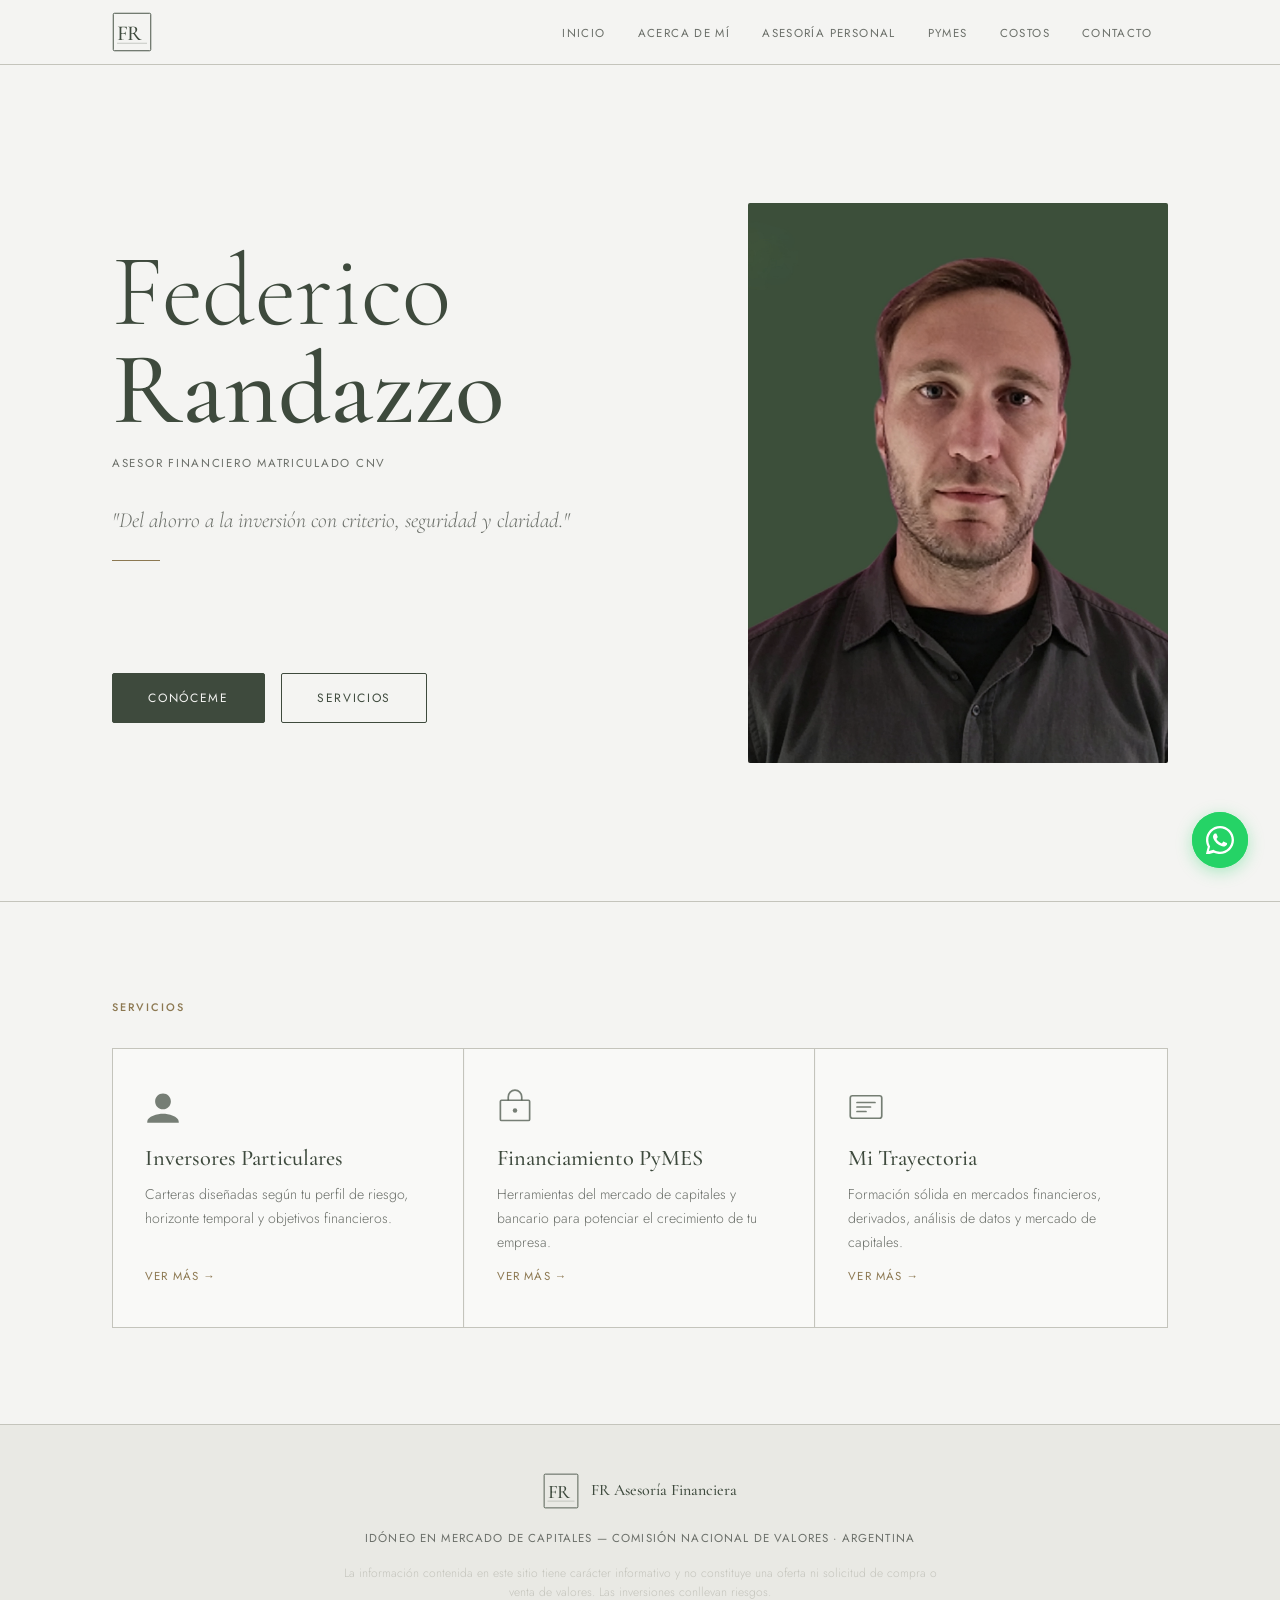
==== index.html @ 42220977 "Update index.html" ====
<!DOCTYPE html>
<html lang="es">
<head>
  <meta charset="UTF-8" />
  <meta name="viewport" content="width=device-width, initial-scale=1.0"/>
  <title>FR Asesoría Financiera | Federico Randazzo.</title>
  <link rel="stylesheet" href="css/style.css" />
  <link rel="preconnect" href="https://fonts.googleapis.com">
  <link href="https://fonts.googleapis.com/css2?family=Cormorant+Garamond:wght@300;400;500;600&family=Jost:wght@200;300;400;500&display=swap" rel="stylesheet">
</head>
<body class="page-home">

  <!-- NAV -->
  <!-- ════════════════════════════════════════════════════════════════
     NAV UNIFICADO — pegar en TODAS las páginas (index, about,
     personas, pymes, costos, contacto).
     Cambiá la clase "active" al link que corresponda a cada página.
     ════════════════════════════════════════════════════════════════ -->

<nav class="nav">
  <div class="nav-inner">

    <a href="index.html" class="nav-logo">
      <svg class="logo-svg" viewBox="0 0 64 64" xmlns="http://www.w3.org/2000/svg">
        <rect x="2" y="2" width="60" height="60" rx="2" fill="none" stroke="var(--accent)" stroke-width="1.5"/>
        <text x="8" y="44" font-family="Cormorant Garamond, serif" font-size="34" font-weight="500" fill="var(--accent)" letter-spacing="-1">FR</text>
        <line x1="8" y1="50" x2="56" y2="50" stroke="var(--accent)" stroke-width="0.8" opacity="0.5"/>
      </svg>
    </a>

    <!-- Todas las páginas en todos los navs -->
    <ul class="nav-links">
      <li><a href="index.html">Inicio</a></li>
      <li><a href="about.html">Acerca de mí</a></li>
      <li><a href="personas.html">Asesoría Personal</a></li>
      <li><a href="pymes.html">PyMES</a></li>
      <li><a href="costos.html">Costos</a></li>
      <li><a href="contacto.html">Contacto</a></li>
    </ul>

    <!-- Botón hamburguesa (debe estar DESPUÉS de nav-links en el HTML) -->
    <button class="nav-toggle" aria-label="Menú">
      <span></span><span></span><span></span>
    </button>

  </div>
</nav>

  <!-- HERO -->
<section class="hero">
  <div class="hero-grid">
    <!-- 1. El bloque de texto principal -->
    <div class="hero-text">
       <h1 class="hero-name">Federico<br><span>Randazzo</span></h1>
       <p class="hero-credential">Asesor Financiero Matriculado CNV</p>
       <p class="hero-tagline">"Del ahorro a la inversión con criterio, seguridad y claridad."</p>
    <div class="hero-divider"></div>
    </div>
    
    <!-- 2. La imagen -->
    <div class="hero-image-container">
      <div class="hero-image-frame">
        <img src="perfil.jpg" alt="Federico Randazzo" class="hero-img">
      </div>
    </div>

    <!-- 3. Los botones (ahora independientes para móviles) -->
    <div class="hero-cta">
      <a href="about.html" class="btn btn-primary">Conóceme</a>
      <a href="personas.html" class="btn btn-ghost">Servicios</a>
    </div>
  </div>
</section>

  <!-- SERVICIOS RESUMEN -->
  <section class="services-preview">
    <div class="container">
      <p class="section-label">Servicios</p>
      <div class="services-grid">
        <a href="personas.html" class="service-card">
          <div class="service-icon">
            <svg viewBox="0 0 32 32" fill="none" xmlns="http://www.w3.org/2000/svg">
              <path d="M16 4C12.13 4 9 7.13 9 11s3.13 7 7 7 7-3.13 7-7-3.13-7-7-7zm0 18c-4.67 0-14 2.34-14 7v1h28v-1c0-4.66-9.33-7-14-7z" fill="var(--accent)" opacity="0.7"/>
            </svg>
          </div>
          <h3>Inversores Particulares</h3>
          <p>Carteras diseñadas según tu perfil de riesgo, horizonte temporal y objetivos financieros.</p>
          <span class="card-link">Ver más →</span>
        </a>
        <a href="pymes.html" class="service-card">
          <div class="service-icon">
            <svg viewBox="0 0 32 32" fill="none" xmlns="http://www.w3.org/2000/svg">
              <rect x="3" y="10" width="26" height="18" rx="1" stroke="var(--accent)" stroke-width="1.5" opacity="0.7"/>
              <path d="M10 10V7a6 6 0 0112 0v3" stroke="var(--accent)" stroke-width="1.5" opacity="0.7"/>
              <circle cx="16" cy="19" r="2" fill="var(--accent)" opacity="0.7"/>
            </svg>
          </div>
          <h3>Financiamiento PyMES</h3>
          <p>Herramientas del mercado de capitales y bancario para potenciar el crecimiento de tu empresa.</p>
          <span class="card-link">Ver más →</span>
        </a>
        <a href="about.html" class="service-card">
          <div class="service-icon">
            <svg viewBox="0 0 32 32" fill="none" xmlns="http://www.w3.org/2000/svg">
              <path d="M28 6H4a2 2 0 00-2 2v16a2 2 0 002 2h24a2 2 0 002-2V8a2 2 0 00-2-2z" stroke="var(--accent)" stroke-width="1.5" opacity="0.7"/>
              <path d="M8 12h16M8 16h12M8 20h8" stroke="var(--accent)" stroke-width="1.5" stroke-linecap="round" opacity="0.7"/>
            </svg>
          </div>
          <h3>Mi Trayectoria</h3>
          <p>Formación sólida en mercados financieros, derivados, análisis de datos y mercado de capitales.</p>
          <span class="card-link">Ver más →</span>
        </a>
      </div>
    </div>
  </section>

  <!-- FOOTER -->
  <footer class="footer">
    <div class="container footer-inner">
      <div class="footer-logo">
        <svg viewBox="0 0 64 64" xmlns="http://www.w3.org/2000/svg" width="36" height="36">
          <rect x="2" y="2" width="60" height="60" rx="2" fill="none" stroke="var(--accent)" stroke-width="1.5"/>
          <text x="8" y="44" font-family="Cormorant Garamond, serif" font-size="34" font-weight="500" fill="var(--accent)" letter-spacing="-1">FR</text>
          <line x1="8" y1="50" x2="56" y2="50" stroke="var(--accent)" stroke-width="0.8" opacity="0.5"/>
        </svg>
        <span>FR Asesoría Financiera</span>
      </div>
      <p class="footer-legal">Idóneo en Mercado de Capitales — Comisión Nacional de Valores · Argentina</p>
      <p class="footer-disclaimer">La información contenida en este sitio tiene carácter informativo y no constituye una oferta ni solicitud de compra o venta de valores. Las inversiones conllevan riesgos.</p>
    </div>
  </footer>

  <script src="js/main.js"></script>
  <!-- WhatsApp CTA flotante -->
<a href="https://wa.me/5492323579094?text=Hola%20Federico,%20solicito%20información%20sobre%20asesoría%20financiera" 
   class="whatsapp-float" 
   target="_blank" 
   aria-label="Contactar por WhatsApp">
  <svg xmlns="http://www.w3.org/2000/svg" viewBox="0 0 24 24" fill="white" width="28" height="28">
    <path d="M17.472 14.382c-.297-.149-1.758-.867-2.03-.967-.273-.099-.471-.148-.67.15-.197.297-.767.966-.94 1.164-.173.199-.347.223-.644.075-.297-.15-1.255-.463-2.39-1.475-.883-.788-1.48-1.761-1.653-2.059-.173-.297-.018-.458.13-.606.134-.133.298-.347.446-.52.149-.174.198-.298.298-.497.099-.198.05-.371-.025-.52-.075-.149-.669-1.612-.916-2.207-.242-.579-.487-.5-.669-.51-.173-.008-.371-.01-.57-.01-.198 0-.52.074-.792.372-.272.297-1.04 1.016-1.04 2.479 0 1.462 1.065 2.875 1.213 3.074.149.198 2.096 3.2 5.077 4.487.709.306 1.262.489 1.694.625.712.227 1.36.195 1.871.118.571-.085 1.758-.719 2.006-1.413.248-.694.248-1.289.173-1.413-.074-.124-.272-.198-.57-.347z"/>
    <path d="M12 0C5.373 0 0 5.373 0 12c0 2.136.563 4.14 1.534 5.876L.057 23.571a.75.75 0 00.921.921l5.695-1.477A11.951 11.951 0 0012 24c6.627 0 12-5.373 12-12S18.627 0 12 0zm0 22c-1.907 0-3.7-.498-5.253-1.37l-.376-.217-3.884 1.007 1.007-3.884-.217-.376A9.953 9.953 0 012 12C2 6.477 6.477 2 12 2s10 4.477 10 10-4.477 10-10 10z"/>
  </svg>
</a>
</body>
</html>
---- css/style.css ----
/* ============================================================
   FR ASESORÍA FINANCIERA — style.css
   Elegante · Minimalista · Profesional
   Fuentes: Cormorant Garamond (display) + Jost (body)
   ============================================================ */

/* ─── RESET & BASE ─────────────────────────────────────────── */
*, *::before, *::after {
  box-sizing: border-box;
  margin: 0;
  padding: 0;
}

:root {
  --bg:          #f4f4f2;
  --surface:     #e9e9e4;
  --surface-alt: #f9f9f7;
  --text:        #2d2d2a;
  --muted:       #6b6f69;
  --accent:      #3e4a3d;
  --secondary:   #8c7851;
  --border:      #c4c4bc;
  --jost:        'Jost', sans-serif;
  --cormorant:   'Cormorant Garamond', serif;

  --container:   1120px;
  --radius:      2px;
  --transition:  0.3s ease;
}

html {
  scroll-behavior: smooth;
}

body {
  font-family: var(--jost);
  font-weight: 300;
  font-size: 16px;
  line-height: 1.7;
  color: var(--text);
  background-color: var(--bg);
  -webkit-font-smoothing: antialiased;
}

img { display: block; max-width: 100%; }
a   { color: inherit; text-decoration: none; }
ul  { list-style: none; }
button { font-family: var(--jost); cursor: pointer; border: none; background: none; }


/* ─── TIPOGRAFÍA GLOBAL ────────────────────────────────────── */
h1, h2, h3, h4 {
  font-family: var(--cormorant);
  font-weight: 500;
  line-height: 1.15;
  color: var(--accent);
}

p { color: var(--text); }

.section-label {
  font-family: var(--jost);
  font-size: 0.68rem;
  font-weight: 500;
  letter-spacing: 0.18em;
  text-transform: uppercase;
  color: var(--secondary);
  margin-bottom: 0.75rem;
}

.page-title {
  font-family: var(--cormorant);
  font-size: clamp(2.8rem, 6vw, 4.5rem);
  font-weight: 400;
  line-height: 1.05;
  color: var(--accent);
  margin-bottom: 1.25rem;
}

.page-subtitle {
  font-size: 1rem;
  font-weight: 300;
  color: var(--muted);
  max-width: 560px;
  line-height: 1.75;
}


/* ─── CONTAINER ─────────────────────────────────────────────── */
.container {
  width: 100%;
  max-width: var(--container);
  margin: 0 auto;
  padding: 0 2rem;
}


/* ─── BOTONES ───────────────────────────────────────────────── */
.btn {
  display: inline-block;
  font-family: var(--jost);
  font-size: 0.75rem;
  font-weight: 400;
  letter-spacing: 0.14em;
  text-transform: uppercase;
  padding: 0.85rem 2.2rem;
  border-radius: var(--radius);
  transition: background var(--transition), color var(--transition), border-color var(--transition);
  cursor: pointer;
}

.btn-primary {
  background: var(--accent);
  color: var(--bg);
  border: 1px solid var(--accent);
}
.btn-primary:hover {
  background: transparent;
  color: var(--accent);
}

.btn-ghost {
  background: transparent;
  color: var(--accent);
  border: 1px solid var(--accent);
}
.btn-ghost:hover {
  background: var(--accent);
  color: var(--bg);
}


/* ─── NAV ───────────────────────────────────────────────────── */
.nav {
  position: sticky;
  top: 0;
  z-index: 100;
  background: var(--bg);
  border-bottom: 1px solid var(--border);
}

.nav-inner {
  max-width: var(--container);
  margin: 0 auto;
  padding: 0 2rem;
  height: 64px;
  display: flex;
  align-items: center;
  justify-content: space-between;
  gap: 2rem;
}

.nav-logo {
  flex-shrink: 0;
  display: flex;
  align-items: center;
}

.logo-svg {
  width: 40px;
  height: 40px;
}

.nav-links {
  display: flex;
  align-items: center;
  gap: 0;
}

.nav-links li a {
  font-size: 0.72rem;
  font-weight: 400;
  letter-spacing: 0.12em;
  text-transform: uppercase;
  color: var(--muted);
  padding: 0.5rem 1rem;
  transition: color var(--transition);
  position: relative;
}

.nav-links li a::after {
  content: '';
  position: absolute;
  bottom: -2px;
  left: 1rem;
  right: 1rem;
  height: 1px;
  background: var(--accent);
  transform: scaleX(0);
  transition: transform var(--transition);
  transform-origin: left;
}

.nav-links li a:hover,
.nav-links li a.active {
  color: var(--accent);
}

.nav-links li a:hover::after,
.nav-links li a.active::after {
  transform: scaleX(1);
}

/* Hamburguesa */
.nav-toggle {
  display: none;
  flex-direction: column;
  gap: 5px;
  padding: 4px;
  background: none;
  border: none;
  cursor: pointer;
}
.nav-toggle span {
  display: block;
  width: 22px;
  height: 1.5px;
  background: var(--accent);
  transition: transform var(--transition), opacity var(--transition);
}


/* ─── HERO (index) ──────────────────────────────────────────── */
.hero {
  min-height: calc(100vh - 64px);
  display: flex;
  align-items: center;
  padding: 5rem 2rem;
  max-width: var(--container);
  margin: 0 auto;
}

.hero-grid {
  display: grid;
  grid-template-columns: 1fr 420px;
  grid-template-rows: auto auto;
  grid-template-areas:
    "text  image"
    "cta   image";
  gap: 2rem 4rem;
  align-items: center;
  width: 100%;
}

.hero-text      { grid-area: text; }
.hero-image-container { grid-area: image; }
.hero-cta       { grid-area: cta; display: flex; gap: 1rem; align-items: center; }

.hero-eyebrow {
  font-family: var(--jost);
  font-size: 0.7rem;
  font-weight: 400;
  letter-spacing: 0.2em;
  text-transform: uppercase;
  color: var(--secondary);
  margin-bottom: 1.25rem;
}

.hero-name {
  font-family: var(--cormorant);
  font-size: clamp(3.5rem, 8vw, 6.5rem);
  font-weight: 300;
  line-height: 0.95;
  color: var(--accent);
  margin-bottom: 1rem;
}
.hero-name span {
  font-weight: 500;
}

.hero-credential {
  font-family: var(--jost);
  font-size: 0.72rem;
  font-weight: 400;
  letter-spacing: 0.15em;
  text-transform: uppercase;
  color: var(--muted);
  margin-bottom: 2rem;
}

.hero-divider {
  width: 48px;
  height: 1px;
  background: var(--secondary);
  margin-bottom: 0;
}

.hero-image-frame {
  aspect-ratio: 3/4;
  overflow: hidden;
  border-radius: var(--radius);
  background: var(--surface);
  position: relative;
}
.hero-img {
  width: 100%;
  height: 100%;
  object-fit: cover;
  filter: grayscale(20%);
  transition: filter 0.6s ease;
}
.hero-image-frame:hover .hero-img {
  filter: grayscale(0%);
}
.hero-tagline {
  font-family: var(--cormorant);
  font-size: 1.35rem;
  font-weight: 300;
  font-style: italic;
  color: var(--muted);
  margin-top: 0.75rem;
  margin-bottom: 1.5rem;
  line-height: 1.4;
}


/* ─── SERVICES PREVIEW ──────────────────────────────────────── */
.services-preview {
  padding: 6rem 0;
  border-top: 1px solid var(--border);
}

.services-grid {
  display: grid;
  grid-template-columns: repeat(3, 1fr);
  gap: 1px;
  border: 1px solid var(--border);
  margin-top: 2rem;
}

.service-card {
  display: flex;
  flex-direction: column;
  gap: 0.75rem;
  padding: 2.5rem 2rem;
  background: var(--surface-alt);
  transition: background var(--transition);
  border-right: 1px solid var(--border);
}
.service-card:last-child { border-right: none; }
.service-card:hover { background: var(--surface); }

.service-icon {
  width: 36px;
  height: 36px;
  margin-bottom: 0.5rem;
}

.service-card h3 {
  font-family: var(--cormorant);
  font-size: 1.4rem;
  font-weight: 500;
  color: var(--accent);
}

.service-card p {
  font-size: 0.88rem;
  color: var(--muted);
  flex: 1;
}

.card-link {
  font-size: 0.72rem;
  font-weight: 400;
  letter-spacing: 0.1em;
  text-transform: uppercase;
  color: var(--secondary);
  margin-top: auto;
}
<!-- ACTIVOS ILUSTRATIVOS POR PERFIL -->
<section class="activos-section">
  <div class="container">
    <p class="section-label">Instrumentos ilustrativos</p>
    <h2 class="activos-title">Activos típicos según perfil</h2>
    <p class="activos-subtitle">Ejemplos orientativos de instrumentos para cada perfil de inversor. No constituyen recomendación de inversión. Cada cartera se diseña en forma personalizada.</p>

    <div class="activos-grid">

      <!-- CONSERVADOR -->
      <div class="activos-card">
        <div class="activos-card-header">
          <span class="activos-perfil-tag">Conservador</span>
          <span class="activos-objetivo">Preservación del capital</span>
        </div>
        <div class="activos-list">

          <div class="activo-item">
            <div class="activo-info">
              <span class="activo-ticker">AO28</span>
              <span class="activo-nombre">Bono Soberano USD Ley NY 2028</span>
            </div>
            <div class="activo-meta">
              <span class="activo-tir">~8–10% anual</span>
              <span class="activo-moneda">USD</span>
            </div>
            <p class="activo-desc">Bono en dólares con vencimiento cercano, bajo riesgo de duración y flujo predecible de cupones.</p>
          </div>

          <div class="activo-item">
            <div class="activo-info">
              <span class="activo-ticker">LECAPS</span>
              <span class="activo-nombre">Letras Capitalizables del Tesoro</span>
            </div>
            <div class="activo-meta">
              <span class="activo-tir">~35–40% anual</span>
              <span class="activo-moneda">ARS</span>
            </div>
            <p class="activo-desc">Instrumento de corto plazo en pesos con tasa fija, ideal para preservar capital en moneda local.</p>
          </div>

          <div class="activo-item">
            <div class="activo-info">
              <span class="activo-ticker">TX26</span>
              <span class="activo-nombre">Bono CER 2026</span>
            </div>
            <div class="activo-meta">
              <span class="activo-tir">CER + ~5%</span>
              <span class="activo-moneda">ARS</span>
            </div>
            <p class="activo-desc">Ajusta por inflación (CER) más un spread positivo. Protege el poder adquisitivo en pesos.</p>
          </div>

        </div>
      </div>

      <!-- MODERADO -->
      <div class="activos-card activos-card--featured">
        <div class="activos-card-header">
          <span class="activos-perfil-tag activos-perfil-tag--mod">Moderado</span>
          <span class="activos-objetivo">Crecimiento con balance</span>
        </div>
        <div class="activos-list">

          <div class="activo-item">
            <div class="activo-info">
              <span class="activo-ticker">SPY</span>
              <span class="activo-nombre">CEDEAR S&P 500 ETF</span>
            </div>
            <div class="activo-meta">
              <span class="activo-tir">~10–12% anual</span>
              <span class="activo-moneda">USD</span>
            </div>
            <p class="activo-desc">Exposición al índice S&P 500 vía CEDEAR. Diversificación global en dólares desde el mercado local.</p>
          </div>

          <div class="activo-item">
            <div class="activo-info">
              <span class="activo-ticker">ON YPF</span>
              <span class="activo-nombre">Obligación Negociable YPF Hard Dollar</span>
            </div>
            <div class="activo-meta">
              <span class="activo-tir">~8–11% anual</span>
              <span class="activo-moneda">USD</span>
            </div>
            <p class="activo-desc">Deuda corporativa en dólares de empresa energética líder. Renta fija con rendimiento superior al soberano.</p>
          </div>

          <div class="activo-item">
            <div class="activo-info">
              <span class="activo-ticker">TX28</span>
              <span class="activo-nombre">Bono CER 2028</span>
            </div>
            <div class="activo-meta">
              <span class="activo-tir">CER + ~8%</span>
              <span class="activo-moneda">ARS</span>
            </div>
            <p class="activo-desc">Mayor duración que el TX26, con spread más alto sobre inflación para inversores con horizonte más largo.</p>
          </div>

        </div>
      </div>

      <!-- AGRESIVO -->
      <div class="activos-card">
        <div class="activos-card-header">
          <span class="activos-perfil-tag activos-perfil-tag--agr">Agresivo</span>
          <span class="activos-objetivo">Máximo retorno</span>
        </div>
        <div class="activos-list">

          <div class="activo-item">
            <div class="activo-info">
              <span class="activo-ticker">MSFT</span>
              <span class="activo-nombre">CEDEAR Microsoft Corp.</span>
            </div>
            <div class="activo-meta">
              <span class="activo-tir">~15–20% anual*</span>
              <span class="activo-moneda">USD</span>
            </div>
            <p class="activo-desc">Acción de alta capitalización en tecnología. Retorno histórico elevado con mayor volatilidad que un índice.</p>
          </div>

          <div class="activo-item">
            <div class="activo-info">
              <span class="activo-ticker">GGAL</span>
              <span class="activo-nombre">Grupo Financiero Galicia</span>
            </div>
            <div class="activo-meta">
              <span class="activo-tir">Variable alto</span>
              <span class="activo-moneda">ARS / USD</span>
            </div>
            <p class="activo-desc">Acción bancaria líder del Merval. Alta beta respecto al mercado local, con potencial de retorno elevado.</p>
          </div>

          <div class="activo-item">
            <div class="activo-info">
              <span class="activo-ticker">PAMP</span>
              <span class="activo-nombre">Pampa Energía S.A.</span>
            </div>
            <div class="activo-meta">
              <span class="activo-tir">Variable alto</span>
              <span class="activo-moneda">ARS / USD</span>
            </div>
            <p class="activo-desc">Empresa energética integrada con exposición al sector oil & gas argentino. Perfil especulativo de alto potencial.</p>
          </div>

        </div>
      </div>

    </div>

    <p class="activos-disclaimer">* Los rendimientos indicados son orientativos a mayo 2025 y no garantizan resultados futuros. La TIR de instrumentos de renta fija varía diariamente según precio de mercado. Los rendimientos de renta variable son históricos y no constituyen proyección. Esta sección tiene carácter exclusivamente educativo y no representa una recomendación de inversión personalizada.</p>

  </div>
</section>


/* ─── PAGE HEADER (interior pages) ─────────────────────────── */
.page-header,
.pymes-header {
  padding: 5rem 0 4rem;
  border-bottom: 1px solid var(--border);
  background: var(--surface-alt);
}


/* ─── ABOUT ─────────────────────────────────────────────────── */
.about-bio {
  padding: 5rem 0;
}

.about-grid {
  display: grid;
  grid-template-columns: 320px 1fr;
  gap: 5rem;
  align-items: start;
}

.about-photo-frame {
  aspect-ratio: 3/4;
  overflow: hidden;
  border-radius: var(--radius);
  background: var(--surface);
  margin-bottom: 1.5rem;
}
.about-photo {
  width: 100%;
  height: 100%;
  object-fit: cover;
  filter: grayscale(15%);
  transition: filter 0.5s ease;
}
.about-photo-frame:hover .about-photo { filter: grayscale(0%); }

.about-credential-box {
  display: flex;
  align-items: center;
  gap: 1rem;
  padding: 1.25rem 1.5rem;
  border: 1px solid var(--border);
  border-radius: var(--radius);
  background: var(--surface-alt);
}

.cred-name {
  font-family: var(--cormorant);
  font-size: 1.1rem;
  font-weight: 500;
  color: var(--accent);
  margin-bottom: 0.1rem;
}
.cred-title {
  font-size: 0.7rem;
  letter-spacing: 0.1em;
  text-transform: uppercase;
  color: var(--muted);
}

.about-subtitle {
  font-size: 1.5rem;
  font-weight: 500;
  margin: 1.5rem 0 1rem;
  color: var(--accent);
}

.about-text-col p {
  font-size: 0.95rem;
  color: var(--muted);
  margin-bottom: 1rem;
  line-height: 1.8;
}

.about-divider {
  width: 48px;
  height: 1px;
  background: var(--secondary);
  margin: 2.5rem 0;
}

/* Formation list */
.formation-list {
  display: flex;
  flex-direction: column;
  gap: 0;
  border-left: 1px solid var(--border);
  padding-left: 0;
  margin-top: 1rem;
}

.formation-item {
  display: grid;
  grid-template-columns: 72px 1fr;
  gap: 1.25rem;
  padding: 1.25rem 0 1.25rem 1.75rem;
  border-bottom: 1px solid var(--border);
  position: relative;
}

.formation-item::before {
  content: '';
  position: absolute;
  left: -4px;
  top: 1.6rem;
  width: 7px;
  height: 7px;
  border-radius: 50%;
  background: var(--secondary);
}

.formation-year {
  font-family: var(--cormorant);
  font-size: 1rem;
  font-weight: 500;
  color: var(--secondary);
  padding-top: 0.1rem;
}

.formation-title {
  font-size: 0.9rem;
  font-weight: 400;
  color: var(--text);
  margin-bottom: 0.3rem;
}
.formation-title strong { font-weight: 500; color: var(--accent); }

.formation-desc {
  font-size: 0.82rem;
  color: var(--muted);
  line-height: 1.6;
}

/* Values */
.values {
  padding: 5rem 0;
  background: var(--surface);
  border-top: 1px solid var(--border);
}

.values-grid {
  display: grid;
  grid-template-columns: repeat(3, 1fr);
  gap: 2.5rem;
  margin-top: 2rem;
}

.value-item h4 {
  font-family: var(--cormorant);
  font-size: 1.25rem;
  font-weight: 500;
  color: var(--accent);
  margin-bottom: 0.6rem;
}
.value-item p {
  font-size: 0.88rem;
  color: var(--muted);
  line-height: 1.75;
}


/* ─── PERSONAS / TEST ────────────────────────────────────────── */
.portfolios-simple {
  padding: 5rem 0;
  border-bottom: 1px solid var(--border);
}

.grid-carteras {
  display: grid;
  grid-template-columns: repeat(3, 1fr);
  gap: 1.5rem;
  margin-top: 2rem;
}

.card {
  padding: 2.25rem 2rem;
  border: 1px solid var(--border);
  border-radius: var(--radius);
  background: var(--surface-alt);
  transition: border-color var(--transition), box-shadow var(--transition);
}
.card:hover,
.card.active {
  border-color: var(--accent);
  box-shadow: 0 4px 24px rgba(62,74,61,0.08);
}
.card.active {
  background: var(--surface);
}

.card h3 {
  font-family: var(--cormorant);
  font-size: 1.5rem;
  font-weight: 500;
  color: var(--accent);
  margin-bottom: 0.75rem;
}
.card p {
  font-size: 0.82rem;
  color: var(--muted);
  margin-bottom: 1rem;
  text-transform: uppercase;
  letter-spacing: 0.06em;
}
.card ul {
  display: flex;
  flex-direction: column;
  gap: 0.4rem;
}
.card ul li {
  font-size: 0.88rem;
  color: var(--text);
  padding-left: 1rem;
  position: relative;
}
.card ul li::before {
  content: '—';
  position: absolute;
  left: 0;
  color: var(--secondary);
  font-size: 0.8rem;
}

/* Quiz */
#test-perfil {
  padding: 5rem 0;
}

#quiz-box {
  max-width: 680px;
  margin: 2rem auto 0;
  padding: 3rem;
  border: 1px solid var(--border);
  border-radius: var(--radius);
  background: var(--surface-alt);
}

#pregunta-texto {
  font-family: var(--cormorant);
  font-size: 1.5rem;
  font-weight: 500;
  color: var(--accent);
  margin-bottom: 2rem;
  line-height: 1.3;
}

#opciones-container {
  display: flex;
  flex-direction: column;
  gap: 0.75rem;
  margin-bottom: 1.5rem;
}

#opciones-container button {
  text-align: left;
  padding: 1rem 1.25rem;
  border: 1px solid var(--border);
  border-radius: var(--radius);
  background: var(--bg);
  font-family: var(--jost);
  font-size: 0.9rem;
  color: var(--text);
  transition: border-color var(--transition), background var(--transition);
  cursor: pointer;
}
#opciones-container button:hover {
  border-color: var(--accent);
  background: var(--surface);
}

#contador {
  font-size: 0.72rem;
  letter-spacing: 0.12em;
  text-transform: uppercase;
  color: var(--muted);
}

#resultado-box {
  max-width: 680px;
  margin: 2rem auto 0;
  padding: 3rem;
  border: 1px solid var(--accent);
  border-radius: var(--radius);
  background: var(--surface-alt);
  text-align: center;
}

#resultado-box h3 {
  font-family: var(--cormorant);
  font-size: 1.75rem;
  margin-bottom: 1rem;
}

#perfil-nombre { color: var(--secondary); }

#resultado-box p {
  font-size: 0.95rem;
  color: var(--muted);
  max-width: 440px;
  margin: 0 auto 2rem;
}


/* ─── PYMES ──────────────────────────────────────────────────── */
.pymes-tabs-section {
  padding: 4rem 0 6rem;
}

.pymes-tabs-nav {
  display: flex;
  gap: 0;
  border-bottom: 1px solid var(--border);
  margin-bottom: 3rem;
}

.pymes-tab-btn {
  font-family: var(--jost);
  font-size: 0.72rem;
  font-weight: 400;
  letter-spacing: 0.12em;
  text-transform: uppercase;
  color: var(--muted);
  padding: 1rem 1.5rem;
  border: none;
  background: none;
  border-bottom: 2px solid transparent;
  margin-bottom: -1px;
  cursor: pointer;
  transition: color var(--transition), border-color var(--transition);
}
.pymes-tab-btn:hover { color: var(--accent); }
.pymes-tab-btn.active {
  color: var(--accent);
  border-bottom-color: var(--accent);
}

.pymes-tab-panel { display: none; }
.pymes-tab-panel.active { display: block; }

.pymes-instruments-grid {
  display: grid;
  grid-template-columns: repeat(2, 1fr);
  gap: 1.5rem;
}

.pymes-inst-card {
  padding: 2rem;
  border: 1px solid var(--border);
  border-radius: var(--radius);
  background: var(--surface-alt);
  cursor: pointer;
  transition: border-color var(--transition), box-shadow var(--transition);
}
.pymes-inst-card:hover {
  border-color: var(--accent);
  box-shadow: 0 4px 24px rgba(62,74,61,0.07);
}
.pymes-inst-card--featured {
  border-color: var(--secondary);
  background: var(--surface);
}
.pymes-inst-card--featured:hover {
  border-color: var(--accent);
}

.pymes-inst-tag {
  font-size: 0.67rem;
  font-weight: 400;
  letter-spacing: 0.12em;
  text-transform: uppercase;
  color: var(--secondary);
  margin-bottom: 0.75rem;
}

.pymes-inst-title {
  font-family: var(--cormorant);
  font-size: 1.3rem;
  font-weight: 500;
  color: var(--accent);
  margin-bottom: 0.75rem;
}

.pymes-inst-summary {
  font-size: 0.88rem;
  color: var(--muted);
  line-height: 1.7;
  margin-bottom: 1rem;
}

.pymes-inst-details {
  display: none;
  margin-bottom: 1rem;
}
.pymes-inst-details ul {
  display: flex;
  flex-direction: column;
  gap: 0.4rem;
}
.pymes-inst-details ul li {
  font-size: 0.85rem;
  color: var(--text);
  padding-left: 1rem;
  position: relative;
}
.pymes-inst-details ul li::before {
  content: '—';
  position: absolute;
  left: 0;
  color: var(--secondary);
  font-size: 0.75rem;
}

.pymes-inst-card.expanded .pymes-inst-details { display: block; }

.pymes-expand-hint {
  display: flex;
  align-items: center;
  gap: 0.4rem;
  font-size: 0.7rem;
  font-weight: 400;
  letter-spacing: 0.1em;
  text-transform: uppercase;
  color: var(--secondary);
  cursor: pointer;
}

.pymes-inst-card.expanded .pymes-expand-hint svg {
  transform: rotate(180deg);
}

/* Comparativa tabla */
.pymes-compare-section { padding: 1rem 0; }

.pymes-compare-title {
  font-family: var(--cormorant);
  font-size: 1.5rem;
  color: var(--accent);
  margin-bottom: 2rem;
}

.pymes-table-wrap {
  overflow-x: auto;
  border: 1px solid var(--border);
  border-radius: var(--radius);
}

.pymes-compare-table {
  width: 100%;
  border-collapse: collapse;
  font-size: 0.88rem;
}

.pymes-compare-table thead {
  background: var(--surface);
}

.pymes-compare-table th {
  padding: 1rem 1.25rem;
  text-align: left;
  font-family: var(--jost);
  font-size: 0.68rem;
  font-weight: 500;
  letter-spacing: 0.12em;
  text-transform: uppercase;
  color: var(--muted);
  border-bottom: 1px solid var(--border);
}

.pymes-compare-table td {
  padding: 0.9rem 1.25rem;
  border-bottom: 1px solid var(--border);
  color: var(--text);
  vertical-align: middle;
}

.pymes-compare-table tr:last-child td { border-bottom: none; }
.pymes-compare-table tr:hover td { background: var(--surface-alt); }

.pymes-tag {
  display: inline-block;
  font-size: 0.65rem;
  font-weight: 500;
  letter-spacing: 0.1em;
  text-transform: uppercase;
  padding: 0.25rem 0.65rem;
  border-radius: 20px;
}
.pymes-tag--cap  { background: rgba(62,74,61,0.1);  color: var(--accent); }
.pymes-tag--bank { background: rgba(140,120,81,0.1); color: var(--secondary); }

/* CTA pymes */
.pymes-cta {
  margin-top: 4rem;
  padding: 3.5rem;
  border: 1px solid var(--border);
  border-radius: var(--radius);
  background: var(--surface);
  text-align: center;
}
.pymes-cta-title {
  font-family: var(--cormorant);
  font-size: 1.75rem;
  color: var(--accent);
  margin-bottom: 0.75rem;
}
.pymes-cta-text {
  font-size: 0.9rem;
  color: var(--muted);
  max-width: 480px;
  margin: 0 auto 2rem;
}


/* ─── COSTOS / PRICING ───────────────────────────────────────── */
.pricing {
  padding: 5rem 0 6rem;
}

.pricing-grid {
  display: grid;
  grid-template-columns: repeat(2, 1fr);
  gap: 1.5rem;
}

.pricing-card {
  padding: 2.5rem 2.25rem;
  border: 1px solid var(--border);
  border-radius: var(--radius);
  background: var(--surface-alt);
  display: flex;
  flex-direction: column;
  gap: 1rem;
}

.pricing-card h3 {
  font-family: var(--cormorant);
  font-size: 1.6rem;
  font-weight: 500;
  color: var(--accent);
}

.pricing-card > p {
  font-size: 0.88rem;
  color: var(--muted);
}

.price-tag {
  display: inline-block;
  font-size: 0.68rem;
  font-weight: 500;
  letter-spacing: 0.14em;
  text-transform: uppercase;
  padding: 0.35rem 0.9rem;
  border: 1px solid var(--accent);
  border-radius: 20px;
  color: var(--accent);
  align-self: flex-start;
}

.fee-list {
  display: flex;
  flex-direction: column;
  gap: 0;
  border-top: 1px solid var(--border);
  margin-top: 0.5rem;
}

.fee-list li {
  display: flex;
  justify-content: space-between;
  align-items: center;
  padding: 0.75rem 0;
  border-bottom: 1px solid var(--border);
}

.fee-label {
  font-size: 0.85rem;
  color: var(--muted);
}

.fee-value {
  font-family: var(--cormorant);
  font-size: 1rem;
  font-weight: 500;
  color: var(--accent);
}

.pricing-footer-note {
  margin-top: 2.5rem;
  font-size: 0.78rem;
  color: var(--muted);
  line-height: 1.7;
  padding: 1.25rem 1.5rem;
  border: 1px solid var(--border);
  border-radius: var(--radius);
  background: var(--surface-alt);
}


/* ─── CONTACTO ───────────────────────────────────────────────── */
.contact-section {
  padding: 5rem 0 6rem;
}

.contact-grid {
  display: grid;
  grid-template-columns: 1fr 1.6fr;
  gap: 3rem;
  align-items: start;
}

.contact-method-card {
  padding: 2.5rem 2.25rem;
  border: 1px solid var(--border);
  border-radius: var(--radius);
  background: var(--surface);
}

.contact-method-card h3 {
  font-family: var(--cormorant);
  font-size: 1.6rem;
  font-weight: 500;
  color: var(--accent);
  margin-bottom: 0.5rem;
}

.contact-method-card p {
  font-size: 0.88rem;
  color: var(--muted);
}

.contact-form-container h3 {
  font-family: var(--cormorant);
  font-size: 1.6rem;
  font-weight: 500;
  color: var(--accent);
  margin-bottom: 1.75rem;
}

.main-form {
  display: flex;
  flex-direction: column;
  gap: 1.25rem;
}

.form-group {
  display: flex;
  flex-direction: column;
  gap: 0.45rem;
}

.form-group label {
  font-size: 0.7rem;
  font-weight: 400;
  letter-spacing: 0.12em;
  text-transform: uppercase;
  color: var(--muted);
}

.form-group input,
.form-group textarea {
  font-family: var(--jost);
  font-size: 0.9rem;
  font-weight: 300;
  color: var(--text);
  background: var(--bg);
  border: 1px solid var(--border);
  border-radius: var(--radius);
  padding: 0.85rem 1rem;
  outline: none;
  transition: border-color var(--transition);
  resize: vertical;
}

.form-group input:focus,
.form-group textarea:focus {
  border-color: var(--accent);
}

.form-group input::placeholder,
.form-group textarea::placeholder {
  color: var(--border);
}


/* ─── FOOTER ─────────────────────────────────────────────────── */
.footer {
  border-top: 1px solid var(--border);
  padding: 3rem 0;
  background: var(--surface);
}

.footer-inner {
  display: flex;
  flex-direction: column;
  align-items: center;
  gap: 1rem;
  text-align: center;
}

.footer-logo {
  display: flex;
  align-items: center;
  gap: 0.75rem;
  font-family: var(--cormorant);
  font-size: 1rem;
  font-weight: 500;
  color: var(--accent);
  margin-bottom: 0.25rem;
}

.footer-legal {
  font-size: 0.72rem;
  font-weight: 400;
  letter-spacing: 0.1em;
  text-transform: uppercase;
  color: var(--muted);
}

.footer-disclaimer {
  font-size: 0.75rem;
  color: var(--border);
  max-width: 600px;
  line-height: 1.6;
}


/* ─── RESPONSIVE — Tablet ────────────────────────────────────── */
@media (max-width: 900px) {

  .hero-grid {
    grid-template-columns: 1fr;
    grid-template-areas:
      "image"
      "text"
      "cta";
    gap: 2rem;
  }

  .hero-image-frame {
  aspect-ratio: 4/5;
  max-height: 480px;
}
.hero-image-frame .hero-img {
  object-position: center top;
}
  .hero-name { font-size: clamp(3rem, 10vw, 5rem); }

  .services-grid {
    grid-template-columns: 1fr;
    border: 1px solid var(--border);
  }
  .service-card {
    border-right: none;
    border-bottom: 1px solid var(--border);
  }
  .service-card:last-child { border-bottom: none; }

  .about-grid {
    grid-template-columns: 1fr;
    gap: 3rem;
  }
 .about-photo-frame { aspect-ratio: 4/5; max-height: 480px; }
 .about-photo { object-position: center top; }

  .values-grid { grid-template-columns: 1fr; gap: 2rem; }

  .grid-carteras { grid-template-columns: 1fr; }

  .pymes-instruments-grid { grid-template-columns: 1fr; }

  .pricing-grid { grid-template-columns: 1fr; }

  .contact-grid { grid-template-columns: 1fr; }

}


/* ─── RESPONSIVE — Mobile ────────────────────────────────────── */
@media (max-width: 600px) {

  .container { padding: 0 1.25rem; }

  /* Nav mobile */
  .nav-toggle { display: flex; }

  .nav-links {
    display: none;
    position: absolute;
    top: 64px;
    left: 0;
    right: 0;
    background: var(--bg);
    flex-direction: column;
    align-items: flex-start;
    padding: 1rem 1.25rem 1.5rem;
    border-bottom: 1px solid var(--border);
    gap: 0;
    z-index: 99;
  }

  .nav-links.open { display: flex; }

  .nav-links li a {
    padding: 0.65rem 0;
    font-size: 0.8rem;
  }
  .nav-links li a::after { display: none; }

  /* Hero */
  .hero { padding: 3rem 1.25rem; min-height: auto; }
  .hero-cta { flex-direction: column; align-items: flex-start; }

  /* Page headers */
  .page-header,
  .pymes-header { padding: 3rem 0 2.5rem; }

  /* About */
  .formation-item { grid-template-columns: 56px 1fr; gap: 0.75rem; }

  /* Tabs */
  .pymes-tabs-nav { overflow-x: auto; }
  .pymes-tab-btn { white-space: nowrap; padding: 0.85rem 1rem; }

  /* Pymes CTA */
  .pymes-cta { padding: 2.5rem 1.5rem; }

  /* Pricing */
  .pricing-card { padding: 2rem 1.5rem; }

  /* Contact */
  #quiz-box { padding: 2rem 1.25rem; }

  /* Table */
  .pymes-compare-table th,
  .pymes-compare-table td { padding: 0.75rem 0.9rem; font-size: 0.82rem; }

}
/* ─── WHATSAPP FLOAT ─────────────────────────────────────────── */
.whatsapp-float {
  position: fixed;
  bottom: 2rem;
  right: 2rem;
  z-index: 999;
  width: 56px;
  height: 56px;
  border-radius: 50%;
  background: #25d366;
  display: flex;
  align-items: center;
  justify-content: center;
  box-shadow: 0 4px 16px rgba(37, 211, 102, 0.35);
  transition: transform 0.25s ease, box-shadow 0.25s ease;
}

.whatsapp-float:hover {
  transform: scale(1.1);
  box-shadow: 0 6px 24px rgba(37, 211, 102, 0.5);
}

.whatsapp-float svg {
  display: block;
}

/* Pulso de atención */
.whatsapp-float::before {
  content: '';
  position: absolute;
  width: 100%;
  height: 100%;
  border-radius: 50%;
  background: #25d366;
  animation: wp-pulse 2.5s ease-out infinite;
  z-index: -1;
}

@keyframes wp-pulse {
  0%   { transform: scale(1);   opacity: 0.6; }
  70%  { transform: scale(1.5); opacity: 0;   }
  100% { transform: scale(1.5); opacity: 0;   }
}

/* Mobile */
@media (max-width: 600px) {
  .whatsapp-float {
    bottom: 1.25rem;
    right: 1.25rem;
    width: 50px;
    height: 50px;
  }
}
/* ─── ACTIVOS POR PERFIL ─────────────────────────────────────── */
.activos-section {
  padding: 6rem 0;
  border-top: 1px solid var(--border);
}

.activos-title {
  font-family: var(--cormorant);
  font-size: clamp(1.8rem, 4vw, 2.8rem);
  font-weight: 400;
  color: var(--accent);
  margin-bottom: 0.75rem;
}

.activos-subtitle {
  font-size: 0.88rem;
  color: var(--muted);
  max-width: 600px;
  line-height: 1.75;
  margin-bottom: 3rem;
}

.activos-grid {
  display: grid;
  grid-template-columns: repeat(3, 1fr);
  gap: 1.5rem;
  align-items: start;
}

.activos-card {
  border: 1px solid var(--border);
  border-radius: var(--radius);
  background: var(--surface-alt);
  overflow: hidden;
}

.activos-card--featured {
  border-color: var(--secondary);
  background: var(--surface);
}

.activos-card-header {
  padding: 1.25rem 1.5rem 1rem;
  border-bottom: 1px solid var(--border);
  display: flex;
  flex-direction: column;
  gap: 0.3rem;
}

.activos-perfil-tag {
  font-size: 0.65rem;
  font-weight: 500;
  letter-spacing: 0.14em;
  text-transform: uppercase;
  color: var(--accent);
  background: rgba(62, 74, 61, 0.08);
  padding: 0.3rem 0.75rem;
  border-radius: 20px;
  align-self: flex-start;
}

.activos-perfil-tag--mod {
  color: var(--secondary);
  background: rgba(140, 120, 81, 0.1);
}

.activos-perfil-tag--agr {
  color: #7a3e2e;
  background: rgba(122, 62, 46, 0.08);
}

.activos-objetivo {
  font-size: 0.72rem;
  color: var(--muted);
  letter-spacing: 0.05em;
}

.activos-list {
  display: flex;
  flex-direction: column;
}

.activo-item {
  padding: 1.1rem 1.5rem;
  border-bottom: 1px solid var(--border);
  display: flex;
  flex-direction: column;
  gap: 0.4rem;
  transition: background var(--transition);
}

.activo-item:last-child { border-bottom: none; }
.activo-item:hover { background: var(--surface); }

.activo-info {
  display: flex;
  align-items: baseline;
  gap: 0.6rem;
  flex-wrap: wrap;
}

.activo-ticker {
  font-family: var(--cormorant);
  font-size: 1.1rem;
  font-weight: 600;
  color: var(--accent);
  letter-spacing: 0.02em;
}

.activo-nombre {
  font-size: 0.78rem;
  color: var(--muted);
}

.activo-meta {
  display: flex;
  align-items: center;
  gap: 0.6rem;
}

.activo-tir {
  font-family: var(--cormorant);
  font-size: 1rem;
  font-weight: 500;
  color: var(--accent);
}

.activo-moneda {
  font-size: 0.62rem;
  font-weight: 500;
  letter-spacing: 0.12em;
  text-transform: uppercase;
  color: var(--bg);
  background: var(--secondary);
  padding: 0.2rem 0.55rem;
  border-radius: 20px;
}

.activo-desc {
  font-size: 0.78rem;
  color: var(--muted);
  line-height: 1.65;
}

.activos-disclaimer {
  margin-top: 2rem;
  font-size: 0.72rem;
  color: var(--muted);
  line-height: 1.7;
  padding: 1.25rem 1.5rem;
  border: 1px solid var(--border);
  border-radius: var(--radius);
  background: var(--surface-alt);
  border-left: 3px solid var(--secondary);
}

/* Responsive */
@media (max-width: 900px) {
  .activos-grid { grid-template-columns: 1fr; }
}

@media (max-width: 600px) {
  .activos-section { padding: 4rem 0; }
  .activo-item { padding: 1rem 1.25rem; }
}
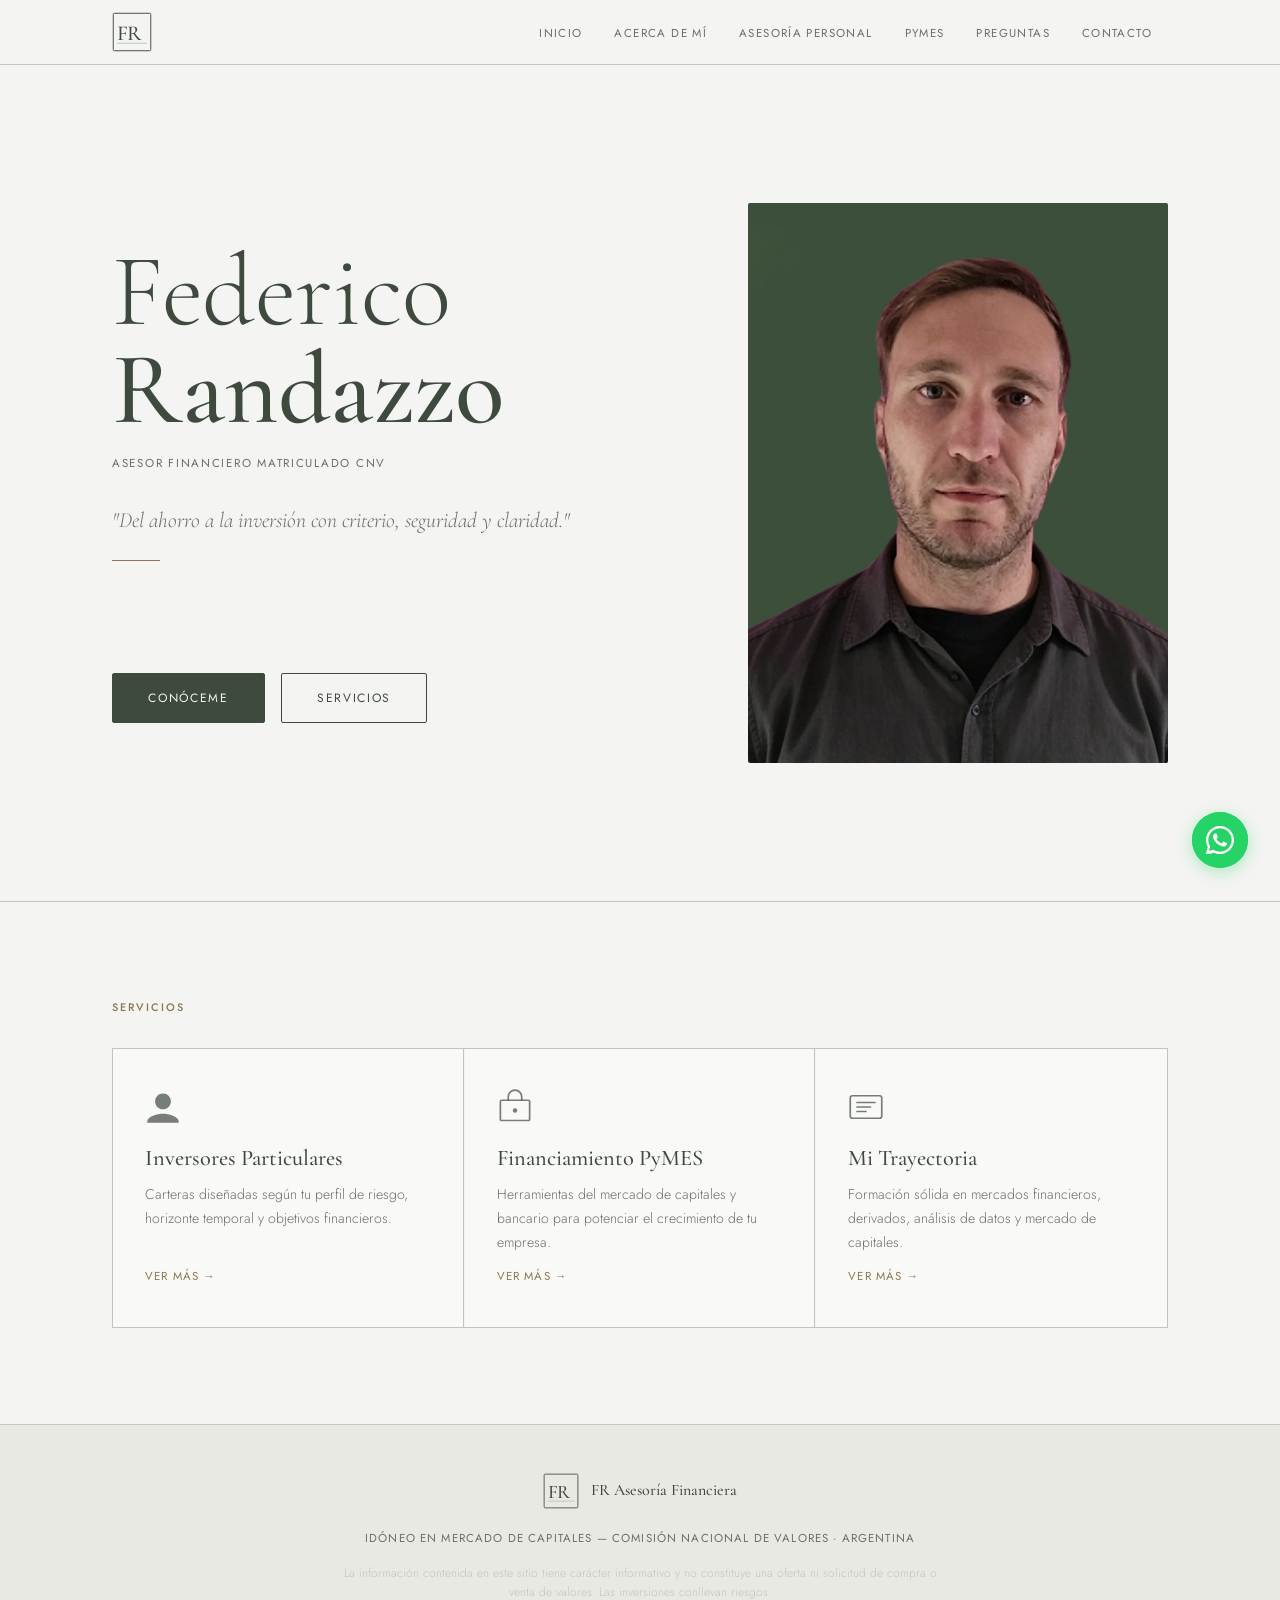
==== commit 29015ffd: "Update index.html" ====
--- a/index.html
+++ b/index.html
@@ -34,7 +34,7 @@
       <li><a href="about.html">Acerca de mí</a></li>
       <li><a href="personas.html">Asesoría Personal</a></li>
       <li><a href="pymes.html">PyMES</a></li>
-      <li><a href="costos.html">Costos</a></li>
+      <li><a href="preguntas.html">Preguntas</a></li>
       <li><a href="contacto.html">Contacto</a></li>
     </ul>
 
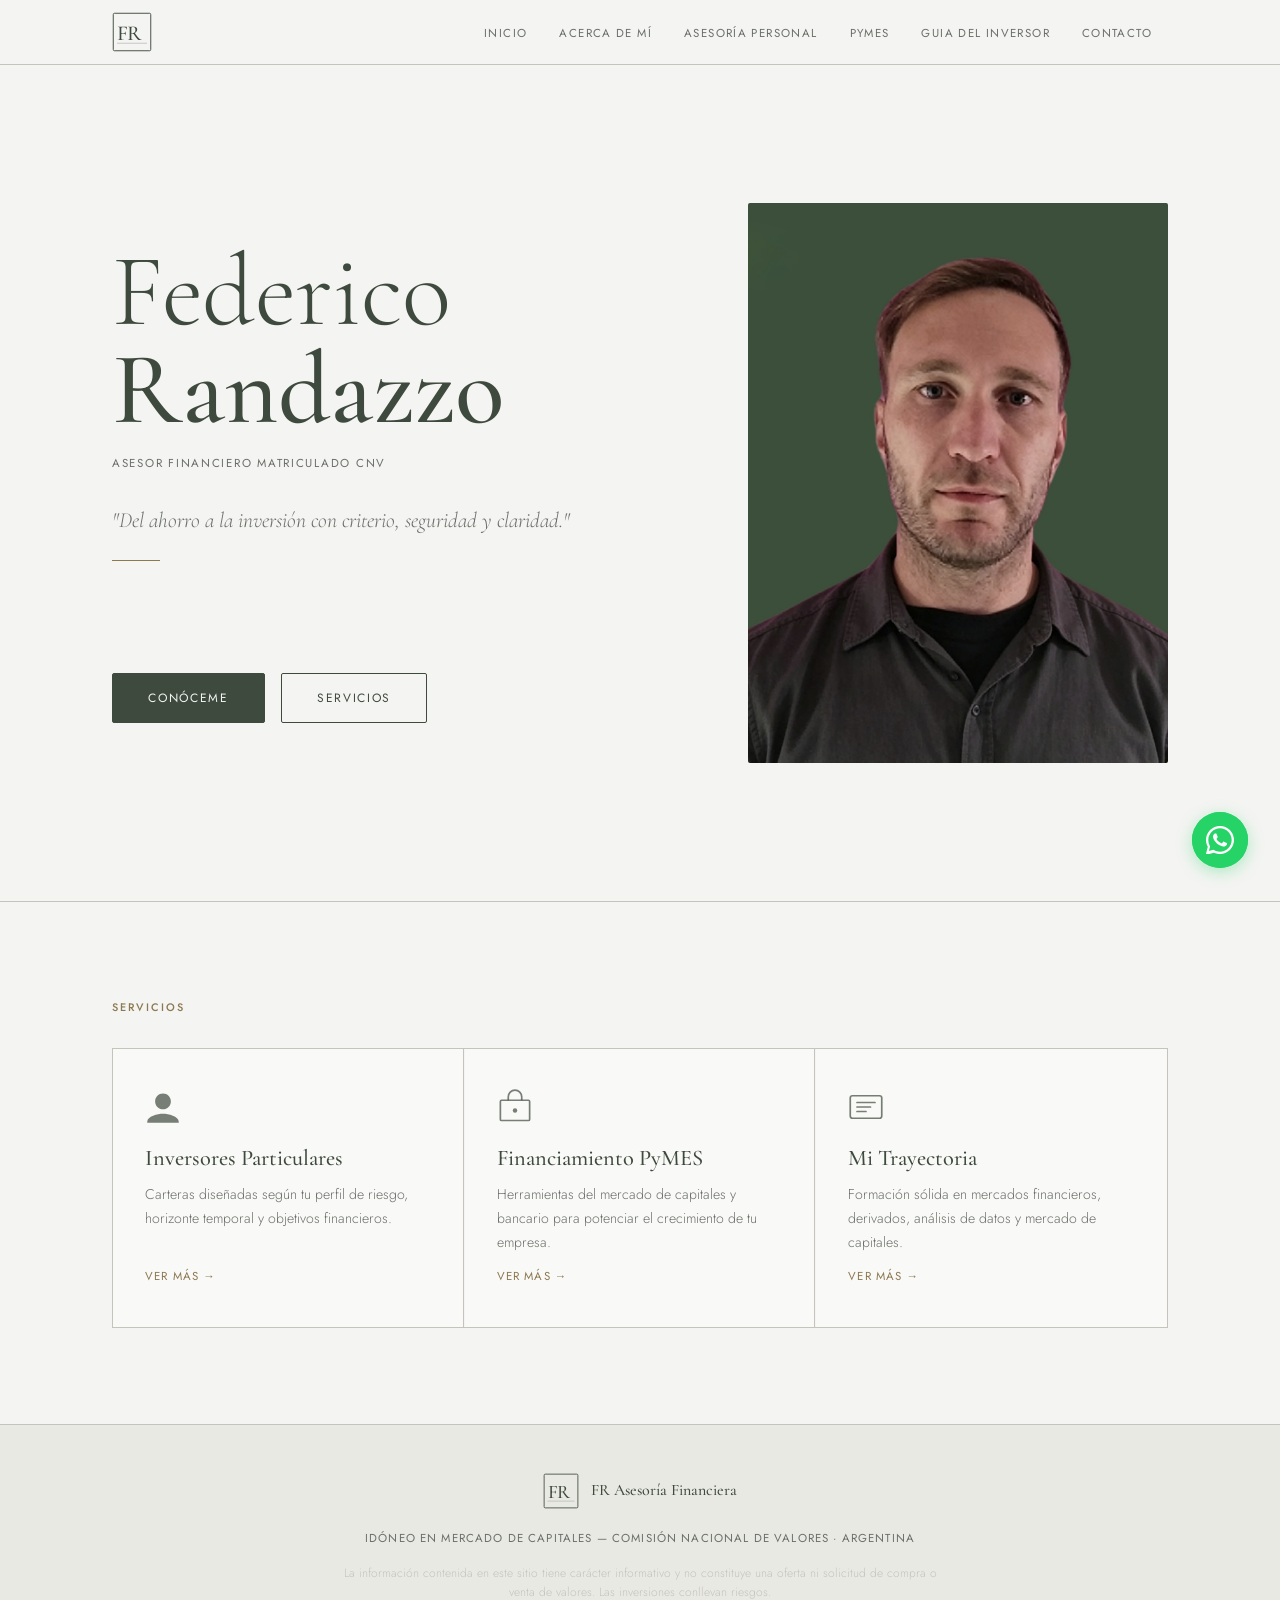
==== commit d588010a: "Update index.html" ====
--- a/index.html
+++ b/index.html
@@ -34,7 +34,7 @@
       <li><a href="about.html">Acerca de mí</a></li>
       <li><a href="personas.html">Asesoría Personal</a></li>
       <li><a href="pymes.html">PyMES</a></li>
-      <li><a href="preguntas.html">Preguntas</a></li>
+      <li><a href="guiadelinversor.html">Guia del Inversor</a></li>
       <li><a href="contacto.html">Contacto</a></li>
     </ul>
 
--- a/css/style.css
+++ b/css/style.css
@@ -302,6 +302,7 @@
 .hero-image-frame:hover .hero-img {
   filter: grayscale(0%);
 }
+
 .hero-tagline {
   font-family: var(--cormorant);
   font-size: 1.35rem;
@@ -367,162 +368,6 @@
   color: var(--secondary);
   margin-top: auto;
 }
-<!-- ACTIVOS ILUSTRATIVOS POR PERFIL -->
-<section class="activos-section">
-  <div class="container">
-    <p class="section-label">Instrumentos ilustrativos</p>
-    <h2 class="activos-title">Activos típicos según perfil</h2>
-    <p class="activos-subtitle">Ejemplos orientativos de instrumentos para cada perfil de inversor. No constituyen recomendación de inversión. Cada cartera se diseña en forma personalizada.</p>
-
-    <div class="activos-grid">
-
-      <!-- CONSERVADOR -->
-      <div class="activos-card">
-        <div class="activos-card-header">
-          <span class="activos-perfil-tag">Conservador</span>
-          <span class="activos-objetivo">Preservación del capital</span>
-        </div>
-        <div class="activos-list">
-
-          <div class="activo-item">
-            <div class="activo-info">
-              <span class="activo-ticker">AO28</span>
-              <span class="activo-nombre">Bono Soberano USD Ley NY 2028</span>
-            </div>
-            <div class="activo-meta">
-              <span class="activo-tir">~8–10% anual</span>
-              <span class="activo-moneda">USD</span>
-            </div>
-            <p class="activo-desc">Bono en dólares con vencimiento cercano, bajo riesgo de duración y flujo predecible de cupones.</p>
-          </div>
-
-          <div class="activo-item">
-            <div class="activo-info">
-              <span class="activo-ticker">LECAPS</span>
-              <span class="activo-nombre">Letras Capitalizables del Tesoro</span>
-            </div>
-            <div class="activo-meta">
-              <span class="activo-tir">~35–40% anual</span>
-              <span class="activo-moneda">ARS</span>
-            </div>
-            <p class="activo-desc">Instrumento de corto plazo en pesos con tasa fija, ideal para preservar capital en moneda local.</p>
-          </div>
-
-          <div class="activo-item">
-            <div class="activo-info">
-              <span class="activo-ticker">TX26</span>
-              <span class="activo-nombre">Bono CER 2026</span>
-            </div>
-            <div class="activo-meta">
-              <span class="activo-tir">CER + ~5%</span>
-              <span class="activo-moneda">ARS</span>
-            </div>
-            <p class="activo-desc">Ajusta por inflación (CER) más un spread positivo. Protege el poder adquisitivo en pesos.</p>
-          </div>
-
-        </div>
-      </div>
-
-      <!-- MODERADO -->
-      <div class="activos-card activos-card--featured">
-        <div class="activos-card-header">
-          <span class="activos-perfil-tag activos-perfil-tag--mod">Moderado</span>
-          <span class="activos-objetivo">Crecimiento con balance</span>
-        </div>
-        <div class="activos-list">
-
-          <div class="activo-item">
-            <div class="activo-info">
-              <span class="activo-ticker">SPY</span>
-              <span class="activo-nombre">CEDEAR S&P 500 ETF</span>
-            </div>
-            <div class="activo-meta">
-              <span class="activo-tir">~10–12% anual</span>
-              <span class="activo-moneda">USD</span>
-            </div>
-            <p class="activo-desc">Exposición al índice S&P 500 vía CEDEAR. Diversificación global en dólares desde el mercado local.</p>
-          </div>
-
-          <div class="activo-item">
-            <div class="activo-info">
-              <span class="activo-ticker">ON YPF</span>
-              <span class="activo-nombre">Obligación Negociable YPF Hard Dollar</span>
-            </div>
-            <div class="activo-meta">
-              <span class="activo-tir">~8–11% anual</span>
-              <span class="activo-moneda">USD</span>
-            </div>
-            <p class="activo-desc">Deuda corporativa en dólares de empresa energética líder. Renta fija con rendimiento superior al soberano.</p>
-          </div>
-
-          <div class="activo-item">
-            <div class="activo-info">
-              <span class="activo-ticker">TX28</span>
-              <span class="activo-nombre">Bono CER 2028</span>
-            </div>
-            <div class="activo-meta">
-              <span class="activo-tir">CER + ~8%</span>
-              <span class="activo-moneda">ARS</span>
-            </div>
-            <p class="activo-desc">Mayor duración que el TX26, con spread más alto sobre inflación para inversores con horizonte más largo.</p>
-          </div>
-
-        </div>
-      </div>
-
-      <!-- AGRESIVO -->
-      <div class="activos-card">
-        <div class="activos-card-header">
-          <span class="activos-perfil-tag activos-perfil-tag--agr">Agresivo</span>
-          <span class="activos-objetivo">Máximo retorno</span>
-        </div>
-        <div class="activos-list">
-
-          <div class="activo-item">
-            <div class="activo-info">
-              <span class="activo-ticker">MSFT</span>
-              <span class="activo-nombre">CEDEAR Microsoft Corp.</span>
-            </div>
-            <div class="activo-meta">
-              <span class="activo-tir">~15–20% anual*</span>
-              <span class="activo-moneda">USD</span>
-            </div>
-            <p class="activo-desc">Acción de alta capitalización en tecnología. Retorno histórico elevado con mayor volatilidad que un índice.</p>
-          </div>
-
-          <div class="activo-item">
-            <div class="activo-info">
-              <span class="activo-ticker">GGAL</span>
-              <span class="activo-nombre">Grupo Financiero Galicia</span>
-            </div>
-            <div class="activo-meta">
-              <span class="activo-tir">Variable alto</span>
-              <span class="activo-moneda">ARS / USD</span>
-            </div>
-            <p class="activo-desc">Acción bancaria líder del Merval. Alta beta respecto al mercado local, con potencial de retorno elevado.</p>
-          </div>
-
-          <div class="activo-item">
-            <div class="activo-info">
-              <span class="activo-ticker">PAMP</span>
-              <span class="activo-nombre">Pampa Energía S.A.</span>
-            </div>
-            <div class="activo-meta">
-              <span class="activo-tir">Variable alto</span>
-              <span class="activo-moneda">ARS / USD</span>
-            </div>
-            <p class="activo-desc">Empresa energética integrada con exposición al sector oil & gas argentino. Perfil especulativo de alto potencial.</p>
-          </div>
-
-        </div>
-      </div>
-
-    </div>
-
-    <p class="activos-disclaimer">* Los rendimientos indicados son orientativos a mayo 2025 y no garantizan resultados futuros. La TIR de instrumentos de renta fija varía diariamente según precio de mercado. Los rendimientos de renta variable son históricos y no constituyen proyección. Esta sección tiene carácter exclusivamente educativo y no representa una recomendación de inversión personalizada.</p>
-
-  </div>
-</section>
 
 
 /* ─── PAGE HEADER (interior pages) ─────────────────────────── */
@@ -829,6 +674,163 @@
 }
 
 
+/* ─── ACTIVOS POR PERFIL (personas.html) ─────────────────────── */
+.activos-section {
+  padding: 6rem 0;
+  border-top: 1px solid var(--border);
+}
+
+.activos-title {
+  font-family: var(--cormorant);
+  font-size: clamp(1.8rem, 4vw, 2.8rem);
+  font-weight: 400;
+  color: var(--accent);
+  margin-bottom: 0.75rem;
+}
+
+.activos-subtitle {
+  font-size: 0.88rem;
+  color: var(--muted);
+  max-width: 600px;
+  line-height: 1.75;
+  margin-bottom: 3rem;
+}
+
+.activos-grid {
+  display: grid;
+  grid-template-columns: repeat(3, 1fr);
+  gap: 1.5rem;
+  align-items: start;
+}
+
+.activos-card {
+  border: 1px solid var(--border);
+  border-radius: var(--radius);
+  background: var(--surface-alt);
+  overflow: hidden;
+}
+
+.activos-card--featured {
+  border-color: var(--secondary);
+  background: var(--surface);
+}
+
+.activos-card-header {
+  padding: 1.25rem 1.5rem 1rem;
+  border-bottom: 1px solid var(--border);
+  display: flex;
+  flex-direction: column;
+  gap: 0.3rem;
+}
+
+.activos-perfil-tag {
+  font-size: 0.65rem;
+  font-weight: 500;
+  letter-spacing: 0.14em;
+  text-transform: uppercase;
+  color: var(--accent);
+  background: rgba(62, 74, 61, 0.08);
+  padding: 0.3rem 0.75rem;
+  border-radius: 20px;
+  align-self: flex-start;
+}
+
+.activos-perfil-tag--mod {
+  color: var(--secondary);
+  background: rgba(140, 120, 81, 0.1);
+}
+
+.activos-perfil-tag--agr {
+  color: #7a3e2e;
+  background: rgba(122, 62, 46, 0.08);
+}
+
+.activos-objetivo {
+  font-size: 0.72rem;
+  color: var(--muted);
+  letter-spacing: 0.05em;
+}
+
+.activos-list {
+  display: flex;
+  flex-direction: column;
+}
+
+.activo-item {
+  padding: 1.1rem 1.5rem;
+  border-bottom: 1px solid var(--border);
+  display: flex;
+  flex-direction: column;
+  gap: 0.4rem;
+  transition: background var(--transition);
+}
+
+.activo-item:last-child { border-bottom: none; }
+.activo-item:hover { background: var(--surface); }
+
+.activo-info {
+  display: flex;
+  align-items: baseline;
+  gap: 0.6rem;
+  flex-wrap: wrap;
+}
+
+.activo-ticker {
+  font-family: var(--cormorant);
+  font-size: 1.1rem;
+  font-weight: 600;
+  color: var(--accent);
+  letter-spacing: 0.02em;
+}
+
+.activo-nombre {
+  font-size: 0.78rem;
+  color: var(--muted);
+}
+
+.activo-meta {
+  display: flex;
+  align-items: center;
+  gap: 0.6rem;
+}
+
+.activo-tir {
+  font-family: var(--cormorant);
+  font-size: 1rem;
+  font-weight: 500;
+  color: var(--accent);
+}
+
+.activo-moneda {
+  font-size: 0.62rem;
+  font-weight: 500;
+  letter-spacing: 0.12em;
+  text-transform: uppercase;
+  color: var(--bg);
+  background: var(--secondary);
+  padding: 0.2rem 0.55rem;
+  border-radius: 20px;
+}
+
+.activo-desc {
+  font-size: 0.78rem;
+  color: var(--muted);
+  line-height: 1.65;
+}
+
+.activos-disclaimer {
+  margin-top: 2rem;
+  font-size: 0.72rem;
+  color: var(--muted);
+  line-height: 1.7;
+  padding: 1.25rem 1.5rem;
+  border: 1px solid var(--border);
+  border-radius: var(--radius);
+  background: var(--surface-alt);
+  border-left: 3px solid var(--secondary);
+}
+
+
 /* ─── PYMES ──────────────────────────────────────────────────── */
 .pymes-tabs-section {
   padding: 4rem 0 6rem;
@@ -1039,11 +1041,7 @@
 }
 
 
-/* ─── COSTOS / PRICING ───────────────────────────────────────── */
-.pricing {
-  padding: 5rem 0 6rem;
-}
-
+/* ─── PRICING (cards compartidos: costos.html y preguntas.html) ── */
 .pricing-grid {
   display: grid;
   grid-template-columns: repeat(2, 1fr);
@@ -1122,6 +1120,11 @@
   border: 1px solid var(--border);
   border-radius: var(--radius);
   background: var(--surface-alt);
+}
+
+/* Wrapper exclusivo costos.html (padding de sección) */
+.pricing {
+  padding: 5rem 0 6rem;
 }
 
 
@@ -1253,6 +1256,294 @@
 }
 
 
+/* ─── WHATSAPP FLOAT ─────────────────────────────────────────── */
+.whatsapp-float {
+  position: fixed;
+  bottom: 2rem;
+  right: 2rem;
+  z-index: 999;
+  width: 56px;
+  height: 56px;
+  border-radius: 50%;
+  background: #25d366;
+  display: flex;
+  align-items: center;
+  justify-content: center;
+  box-shadow: 0 4px 16px rgba(37, 211, 102, 0.35);
+  transition: transform 0.25s ease, box-shadow 0.25s ease;
+}
+
+.whatsapp-float:hover {
+  transform: scale(1.1);
+  box-shadow: 0 6px 24px rgba(37, 211, 102, 0.5);
+}
+
+.whatsapp-float svg {
+  display: block;
+}
+
+.whatsapp-float::before {
+  content: '';
+  position: absolute;
+  width: 100%;
+  height: 100%;
+  border-radius: 50%;
+  background: #25d366;
+  animation: wp-pulse 2.5s ease-out infinite;
+  z-index: -1;
+}
+
+@keyframes wp-pulse {
+  0%   { transform: scale(1);   opacity: 0.6; }
+  70%  { transform: scale(1.5); opacity: 0;   }
+  100% { transform: scale(1.5); opacity: 0;   }
+}
+
+
+/* ─── PREGUNTAS FRECUENTES (preguntas.html) ──────────────────── */
+
+/* Títulos de sección compartidos */
+.faq-section-title {
+  font-family: var(--cormorant);
+  font-size: clamp(2rem, 4vw, 3rem);
+  font-weight: 400;
+  color: var(--accent);
+  margin-bottom: 0.75rem;
+  line-height: 1.1;
+}
+
+.faq-section-intro {
+  font-size: 0.95rem;
+  color: var(--muted);
+  max-width: 600px;
+  line-height: 1.8;
+  margin-bottom: 3rem;
+}
+
+/* Sección riesgos */
+.faq-risks {
+  padding: 6rem 0;
+  border-top: 1px solid var(--border);
+}
+
+.risks-grid {
+  display: grid;
+  grid-template-columns: repeat(3, 1fr);
+  gap: 1.5rem;
+  margin-bottom: 2.5rem;
+}
+
+.risk-card {
+  background: var(--surface-alt);
+  border: 1px solid var(--border);
+  border-radius: var(--radius);
+  padding: 2rem 1.75rem;
+  display: flex;
+  flex-direction: column;
+  gap: 0.6rem;
+  transition: border-color var(--transition), background var(--transition);
+}
+
+.risk-card:hover {
+  border-color: var(--secondary);
+  background: var(--surface);
+}
+
+.risk-icon {
+  width: 32px;
+  height: 32px;
+  margin-bottom: 0.4rem;
+  opacity: 0.8;
+}
+
+.risk-card h4 {
+  font-family: var(--cormorant);
+  font-size: 1.25rem;
+  font-weight: 500;
+  color: var(--accent);
+  line-height: 1.2;
+}
+
+.risk-card > p {
+  font-size: 0.87rem;
+  color: var(--muted);
+  line-height: 1.7;
+  flex: 1;
+}
+
+.risk-mitigation {
+  margin-top: 0.75rem;
+  padding-top: 0.75rem;
+  border-top: 1px solid var(--border);
+}
+
+.risk-mit-label {
+  display: block;
+  font-size: 0.62rem;
+  font-weight: 500;
+  letter-spacing: 0.14em;
+  text-transform: uppercase;
+  color: var(--secondary);
+  margin-bottom: 0.35rem;
+}
+
+.risk-mitigation p {
+  font-size: 0.8rem;
+  color: var(--muted);
+  line-height: 1.6;
+}
+
+.risk-disclaimer {
+  display: flex;
+  align-items: flex-start;
+  gap: 0.85rem;
+  background: rgba(140, 120, 81, 0.06);
+  border: 1px solid rgba(140, 120, 81, 0.25);
+  border-left: 3px solid var(--secondary);
+  border-radius: var(--radius);
+  padding: 1.25rem 1.5rem;
+}
+
+.risk-disclaimer p {
+  font-size: 0.82rem;
+  color: var(--muted);
+  line-height: 1.7;
+}
+
+/* Sección costos integrada en preguntas */
+.faq-pricing {
+  padding: 6rem 0;
+  border-top: 1px solid var(--border);
+  background: var(--surface-alt);
+}
+
+/* Acordeón FAQ */
+.faq-accordion {
+  padding: 6rem 0;
+  border-top: 1px solid var(--border);
+}
+
+.faq-group {
+  margin-bottom: 3.5rem;
+}
+
+.faq-group-title {
+  font-family: var(--jost);
+  font-size: 0.68rem;
+  font-weight: 500;
+  letter-spacing: 0.18em;
+  text-transform: uppercase;
+  color: var(--secondary);
+  margin-bottom: 1rem;
+  padding-bottom: 0.6rem;
+  border-bottom: 1px solid var(--border);
+}
+
+.faq-item {
+  border-bottom: 1px solid var(--border);
+}
+
+.faq-question {
+  display: flex;
+  justify-content: space-between;
+  align-items: center;
+  gap: 1.5rem;
+  width: 100%;
+  padding: 1.35rem 0;
+  font-family: var(--cormorant);
+  font-size: 1.25rem;
+  font-weight: 400;
+  color: var(--accent);
+  text-align: left;
+  background: none;
+  border: none;
+  cursor: pointer;
+  transition: color var(--transition);
+}
+
+.faq-question:hover {
+  color: var(--secondary);
+}
+
+.faq-chevron {
+  flex-shrink: 0;
+  color: var(--secondary);
+  transition: transform var(--transition);
+}
+
+.faq-item.open .faq-chevron {
+  transform: rotate(180deg);
+}
+
+.faq-answer {
+  max-height: 0;
+  overflow: hidden;
+  transition: max-height 0.38s ease, padding 0.25s ease;
+}
+
+.faq-item.open .faq-answer {
+  max-height: 600px;
+  padding-bottom: 1.35rem;
+}
+
+.faq-answer p {
+  font-size: 0.93rem;
+  color: var(--muted);
+  line-height: 1.8;
+}
+
+.faq-answer strong {
+  color: var(--accent);
+  font-weight: 500;
+}
+
+/* CTA pregunta personalizada */
+.faq-cta {
+  padding: 5rem 0;
+  border-top: 1px solid var(--border);
+  background: var(--surface);
+}
+
+.faq-cta-inner {
+  display: grid;
+  grid-template-columns: 1fr auto;
+  gap: 3rem 4rem;
+  align-items: center;
+}
+
+.faq-cta-title {
+  font-family: var(--cormorant);
+  font-size: clamp(1.8rem, 3.5vw, 2.6rem);
+  font-weight: 400;
+  color: var(--accent);
+  margin-bottom: 0.6rem;
+  line-height: 1.15;
+}
+
+.faq-cta-text p {
+  font-size: 0.92rem;
+  color: var(--muted);
+  line-height: 1.75;
+  max-width: 500px;
+}
+
+.faq-cta-actions {
+  display: flex;
+  flex-direction: column;
+  gap: 1rem;
+  align-items: stretch;
+  min-width: 220px;
+}
+
+.faq-btn-wa,
+.faq-btn-mail {
+  display: flex;
+  align-items: center;
+  justify-content: center;
+  gap: 0.6rem;
+}
+
+
 /* ─── RESPONSIVE — Tablet ────────────────────────────────────── */
 @media (max-width: 900px) {
 
@@ -1266,12 +1557,13 @@
   }
 
   .hero-image-frame {
-  aspect-ratio: 4/5;
-  max-height: 480px;
-}
-.hero-image-frame .hero-img {
-  object-position: center top;
-}
+    aspect-ratio: 4/5;
+    max-height: 480px;
+  }
+  .hero-image-frame .hero-img {
+    object-position: center top;
+  }
+
   .hero-name { font-size: clamp(3rem, 10vw, 5rem); }
 
   .services-grid {
@@ -1288,19 +1580,40 @@
     grid-template-columns: 1fr;
     gap: 3rem;
   }
- .about-photo-frame { aspect-ratio: 4/5; max-height: 480px; }
- .about-photo { object-position: center top; }
+  .about-photo-frame { aspect-ratio: 4/5; max-height: 480px; }
+  .about-photo { object-position: center top; }
 
   .values-grid { grid-template-columns: 1fr; gap: 2rem; }
 
   .grid-carteras { grid-template-columns: 1fr; }
 
+  .activos-grid { grid-template-columns: 1fr; }
+
   .pymes-instruments-grid { grid-template-columns: 1fr; }
 
   .pricing-grid { grid-template-columns: 1fr; }
 
   .contact-grid { grid-template-columns: 1fr; }
 
+  /* FAQ */
+  .risks-grid {
+    grid-template-columns: 1fr 1fr;
+  }
+
+  .faq-cta-inner {
+    grid-template-columns: 1fr;
+    gap: 2.5rem;
+  }
+
+  .faq-cta-actions {
+    flex-direction: row;
+    min-width: unset;
+  }
+
+  .faq-btn-wa,
+  .faq-btn-mail {
+    flex: 1;
+  }
 }
 
 
@@ -1356,229 +1669,48 @@
   /* Pricing */
   .pricing-card { padding: 2rem 1.5rem; }
 
-  /* Contact */
+  /* Quiz */
   #quiz-box { padding: 2rem 1.25rem; }
 
   /* Table */
   .pymes-compare-table th,
   .pymes-compare-table td { padding: 0.75rem 0.9rem; font-size: 0.82rem; }
 
-}
-/* ─── WHATSAPP FLOAT ─────────────────────────────────────────── */
-.whatsapp-float {
-  position: fixed;
-  bottom: 2rem;
-  right: 2rem;
-  z-index: 999;
-  width: 56px;
-  height: 56px;
-  border-radius: 50%;
-  background: #25d366;
-  display: flex;
-  align-items: center;
-  justify-content: center;
-  box-shadow: 0 4px 16px rgba(37, 211, 102, 0.35);
-  transition: transform 0.25s ease, box-shadow 0.25s ease;
-}
-
-.whatsapp-float:hover {
-  transform: scale(1.1);
-  box-shadow: 0 6px 24px rgba(37, 211, 102, 0.5);
-}
-
-.whatsapp-float svg {
-  display: block;
-}
-
-/* Pulso de atención */
-.whatsapp-float::before {
-  content: '';
-  position: absolute;
-  width: 100%;
-  height: 100%;
-  border-radius: 50%;
-  background: #25d366;
-  animation: wp-pulse 2.5s ease-out infinite;
-  z-index: -1;
-}
-
-@keyframes wp-pulse {
-  0%   { transform: scale(1);   opacity: 0.6; }
-  70%  { transform: scale(1.5); opacity: 0;   }
-  100% { transform: scale(1.5); opacity: 0;   }
-}
-
-/* Mobile */
-@media (max-width: 600px) {
+  /* Activos */
+  .activos-section { padding: 4rem 0; }
+  .activo-item { padding: 1rem 1.25rem; }
+
+  /* WhatsApp */
   .whatsapp-float {
     bottom: 1.25rem;
     right: 1.25rem;
     width: 50px;
     height: 50px;
   }
-}
-/* ─── ACTIVOS POR PERFIL ─────────────────────────────────────── */
-.activos-section {
-  padding: 6rem 0;
-  border-top: 1px solid var(--border);
-}
-
-.activos-title {
-  font-family: var(--cormorant);
-  font-size: clamp(1.8rem, 4vw, 2.8rem);
-  font-weight: 400;
-  color: var(--accent);
-  margin-bottom: 0.75rem;
-}
-
-.activos-subtitle {
-  font-size: 0.88rem;
-  color: var(--muted);
-  max-width: 600px;
-  line-height: 1.75;
-  margin-bottom: 3rem;
-}
-
-.activos-grid {
-  display: grid;
-  grid-template-columns: repeat(3, 1fr);
-  gap: 1.5rem;
-  align-items: start;
-}
-
-.activos-card {
-  border: 1px solid var(--border);
-  border-radius: var(--radius);
-  background: var(--surface-alt);
-  overflow: hidden;
-}
-
-.activos-card--featured {
-  border-color: var(--secondary);
-  background: var(--surface);
-}
-
-.activos-card-header {
-  padding: 1.25rem 1.5rem 1rem;
-  border-bottom: 1px solid var(--border);
-  display: flex;
-  flex-direction: column;
-  gap: 0.3rem;
-}
-
-.activos-perfil-tag {
-  font-size: 0.65rem;
-  font-weight: 500;
-  letter-spacing: 0.14em;
-  text-transform: uppercase;
-  color: var(--accent);
-  background: rgba(62, 74, 61, 0.08);
-  padding: 0.3rem 0.75rem;
-  border-radius: 20px;
-  align-self: flex-start;
-}
-
-.activos-perfil-tag--mod {
-  color: var(--secondary);
-  background: rgba(140, 120, 81, 0.1);
-}
-
-.activos-perfil-tag--agr {
-  color: #7a3e2e;
-  background: rgba(122, 62, 46, 0.08);
-}
-
-.activos-objetivo {
-  font-size: 0.72rem;
-  color: var(--muted);
-  letter-spacing: 0.05em;
-}
-
-.activos-list {
-  display: flex;
-  flex-direction: column;
-}
-
-.activo-item {
-  padding: 1.1rem 1.5rem;
-  border-bottom: 1px solid var(--border);
-  display: flex;
-  flex-direction: column;
-  gap: 0.4rem;
-  transition: background var(--transition);
-}
-
-.activo-item:last-child { border-bottom: none; }
-.activo-item:hover { background: var(--surface); }
-
-.activo-info {
-  display: flex;
-  align-items: baseline;
-  gap: 0.6rem;
-  flex-wrap: wrap;
-}
-
-.activo-ticker {
-  font-family: var(--cormorant);
-  font-size: 1.1rem;
-  font-weight: 600;
-  color: var(--accent);
-  letter-spacing: 0.02em;
-}
-
-.activo-nombre {
-  font-size: 0.78rem;
-  color: var(--muted);
-}
-
-.activo-meta {
-  display: flex;
-  align-items: center;
-  gap: 0.6rem;
-}
-
-.activo-tir {
-  font-family: var(--cormorant);
-  font-size: 1rem;
-  font-weight: 500;
-  color: var(--accent);
-}
-
-.activo-moneda {
-  font-size: 0.62rem;
-  font-weight: 500;
-  letter-spacing: 0.12em;
-  text-transform: uppercase;
-  color: var(--bg);
-  background: var(--secondary);
-  padding: 0.2rem 0.55rem;
-  border-radius: 20px;
-}
-
-.activo-desc {
-  font-size: 0.78rem;
-  color: var(--muted);
-  line-height: 1.65;
-}
-
-.activos-disclaimer {
-  margin-top: 2rem;
-  font-size: 0.72rem;
-  color: var(--muted);
-  line-height: 1.7;
-  padding: 1.25rem 1.5rem;
-  border: 1px solid var(--border);
-  border-radius: var(--radius);
-  background: var(--surface-alt);
-  border-left: 3px solid var(--secondary);
-}
-
-/* Responsive */
-@media (max-width: 900px) {
-  .activos-grid { grid-template-columns: 1fr; }
-}
-
-@media (max-width: 600px) {
-  .activos-section { padding: 4rem 0; }
-  .activo-item { padding: 1rem 1.25rem; }
-}
+
+  /* FAQ */
+  .faq-risks,
+  .faq-pricing,
+  .faq-accordion,
+  .faq-cta {
+    padding: 4rem 0;
+  }
+
+  .risks-grid {
+    grid-template-columns: 1fr;
+    gap: 1rem;
+  }
+
+  .risk-card {
+    padding: 1.5rem 1.25rem;
+  }
+
+  .faq-question {
+    font-size: 1.1rem;
+    padding: 1.1rem 0;
+  }
+
+  .faq-cta-actions {
+    flex-direction: column;
+  }
+}
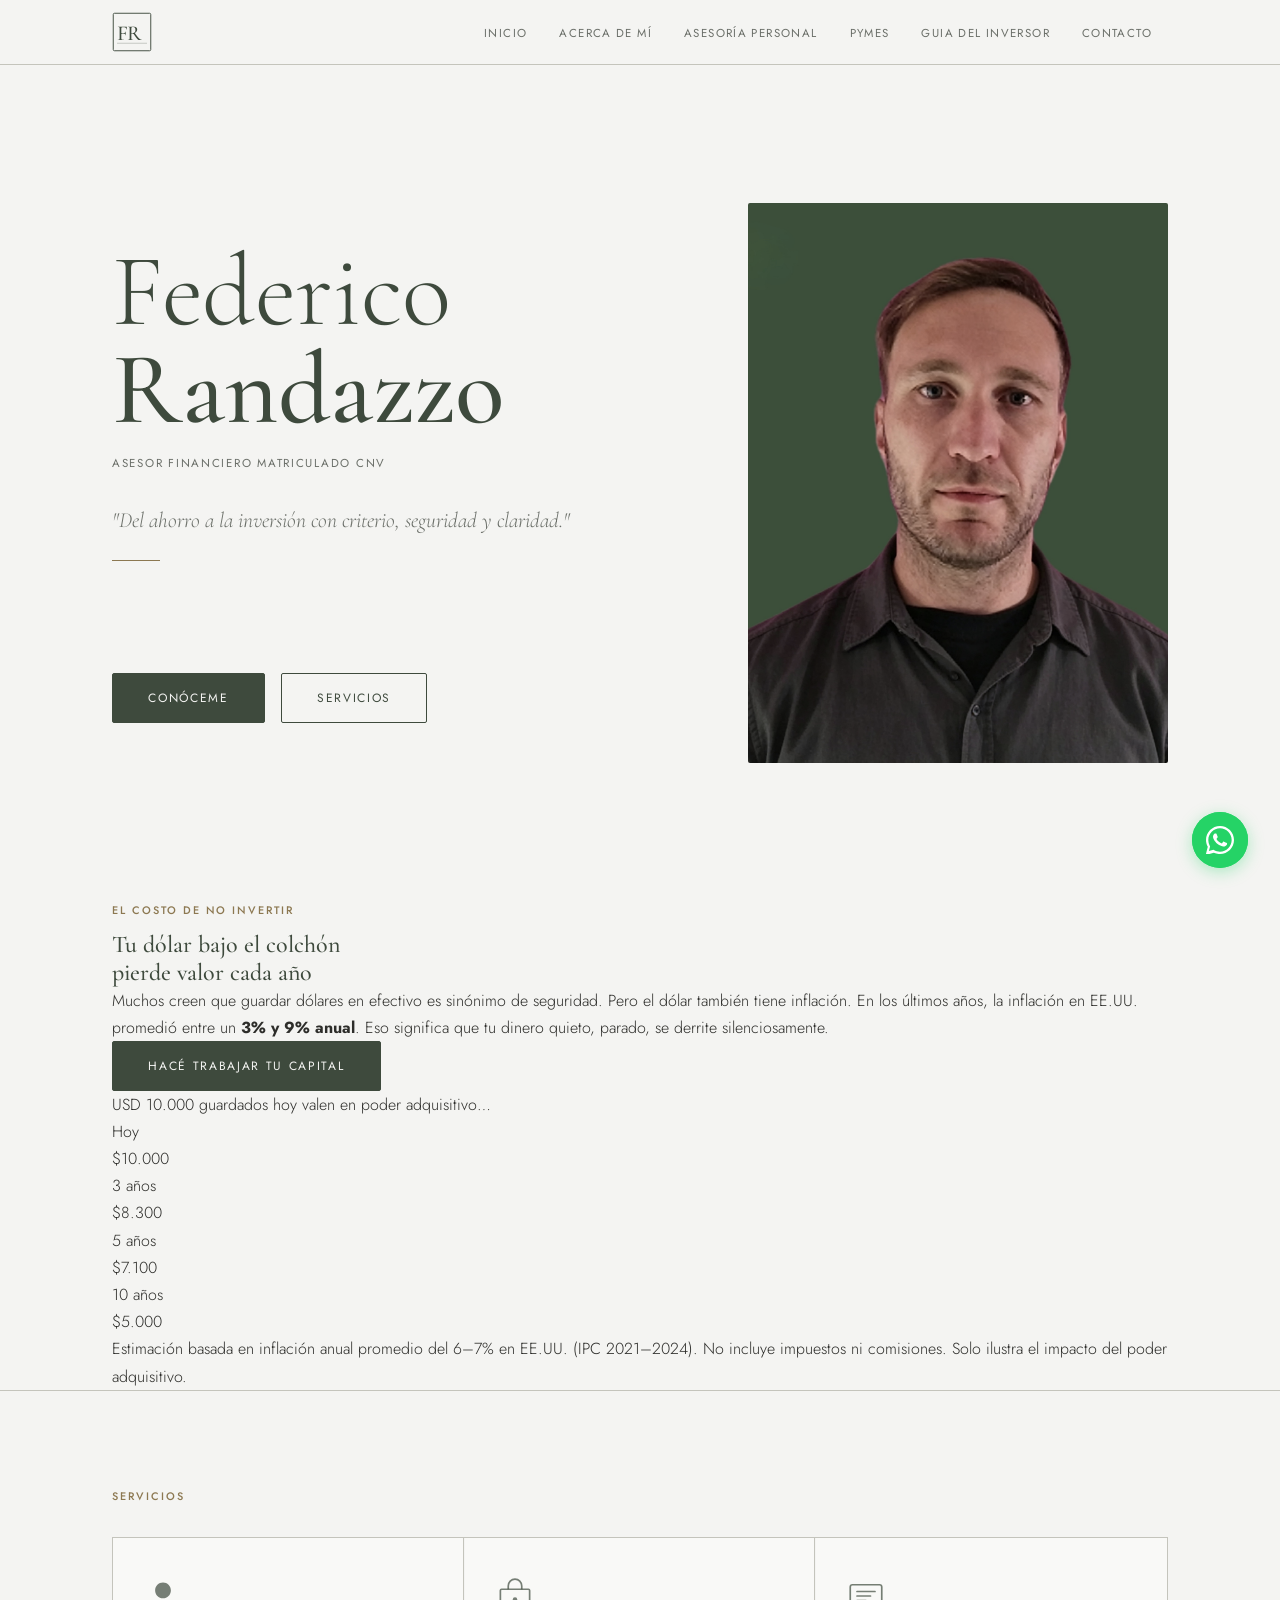
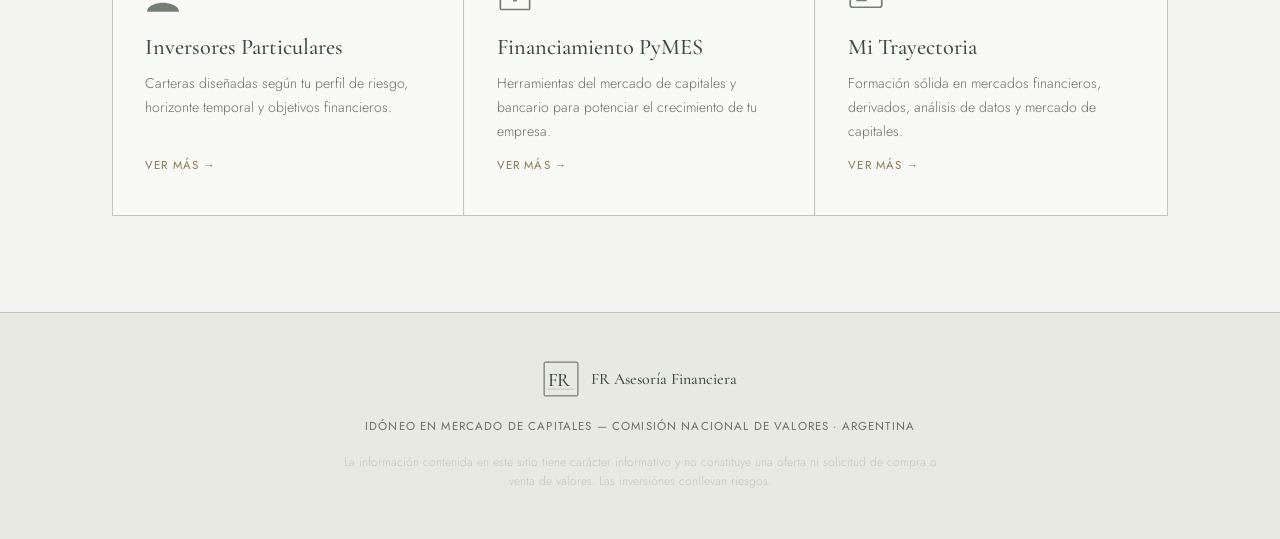
==== commit 11ef549c: "Update index.html" ====
--- a/index.html
+++ b/index.html
@@ -71,6 +71,71 @@
     </div>
   </div>
 </section>
+
+  <!-- INFLACIÓN DEL DÓLAR -->
+  <section class="dollar-erosion">
+    <div class="container">
+      <div class="dollar-erosion-inner">
+
+        <div class="dollar-erosion-text">
+          <p class="section-label">El costo de no invertir</p>
+          <h2 class="dollar-erosion-title">Tu dólar bajo el colchón<br>pierde valor cada año</h2>
+          <p class="dollar-erosion-body">
+            Muchos creen que guardar dólares en efectivo es sinónimo de seguridad. 
+            Pero el dólar también tiene inflación. En los últimos años, 
+            la inflación en EE.UU. promedió entre un <strong>3% y 9% anual</strong>. 
+            Eso significa que tu dinero quieto, parado, se derrite silenciosamente.
+          </p>
+          <a href="contacto.html" class="btn btn-primary">Hacé trabajar tu capital</a>
+        </div>
+
+        <div class="dollar-erosion-visual">
+          <p class="erosion-visual-label">USD 10.000 guardados hoy valen en poder adquisitivo…</p>
+          <div class="erosion-bars">
+
+            <div class="erosion-bar-row">
+              <span class="erosion-year">Hoy</span>
+              <div class="erosion-bar-track">
+                <div class="erosion-bar-fill" style="--pct: 100%">
+                  <span class="erosion-amount">$10.000</span>
+                </div>
+              </div>
+            </div>
+
+            <div class="erosion-bar-row">
+              <span class="erosion-year">3 años</span>
+              <div class="erosion-bar-track">
+                <div class="erosion-bar-fill erosion-bar-fill--mid" style="--pct: 83%">
+                  <span class="erosion-amount">$8.300</span>
+                </div>
+              </div>
+            </div>
+
+            <div class="erosion-bar-row">
+              <span class="erosion-year">5 años</span>
+              <div class="erosion-bar-track">
+                <div class="erosion-bar-fill erosion-bar-fill--low" style="--pct: 71%">
+                  <span class="erosion-amount">$7.100</span>
+                </div>
+              </div>
+            </div>
+
+            <div class="erosion-bar-row">
+              <span class="erosion-year">10 años</span>
+              <div class="erosion-bar-track">
+                <div class="erosion-bar-fill erosion-bar-fill--danger" style="--pct: 50%">
+                  <span class="erosion-amount">$5.000</span>
+                </div>
+              </div>
+            </div>
+
+          </div>
+          <p class="erosion-disclaimer">Estimación basada en inflación anual promedio del 6–7% en EE.UU. (IPC 2021–2024). No incluye impuestos ni comisiones. Solo ilustra el impacto del poder adquisitivo.</p>
+        </div>
+
+      </div>
+    </div>
+  </section>
 
   <!-- SERVICIOS RESUMEN -->
   <section class="services-preview">
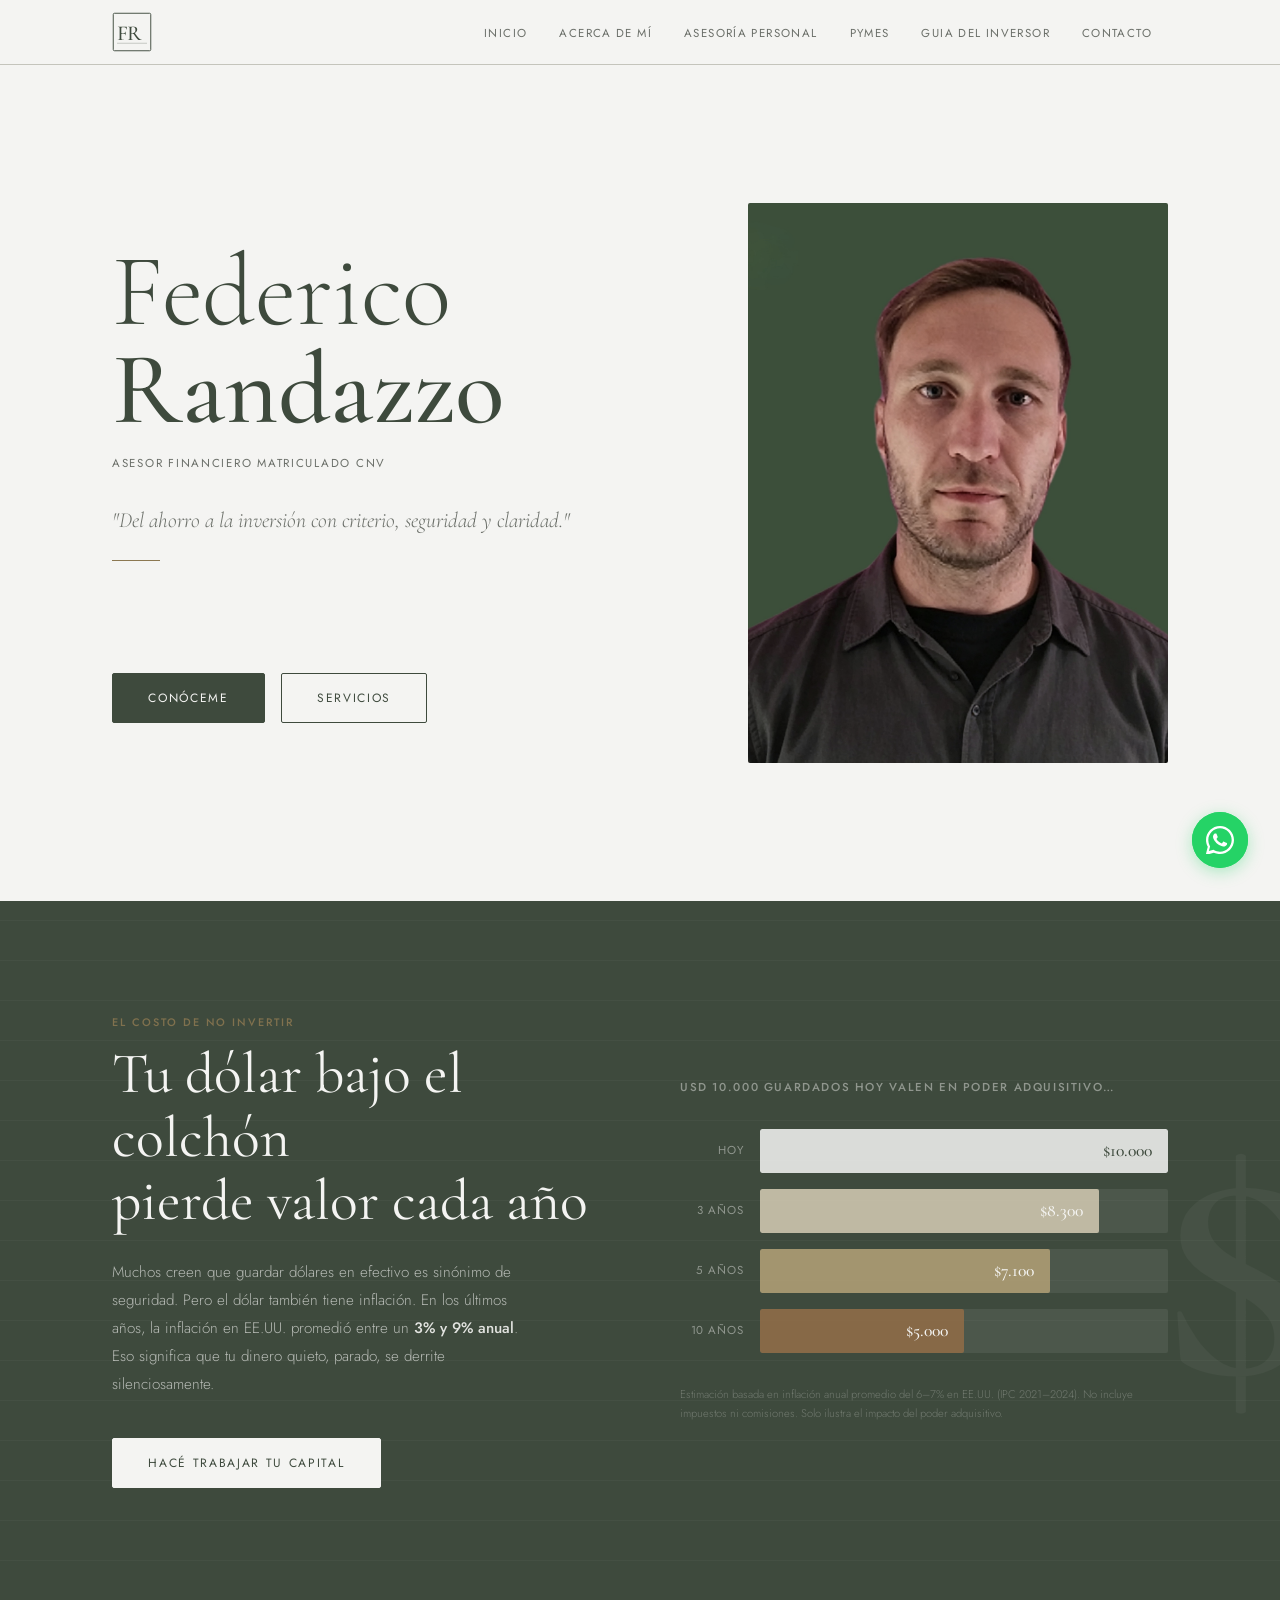
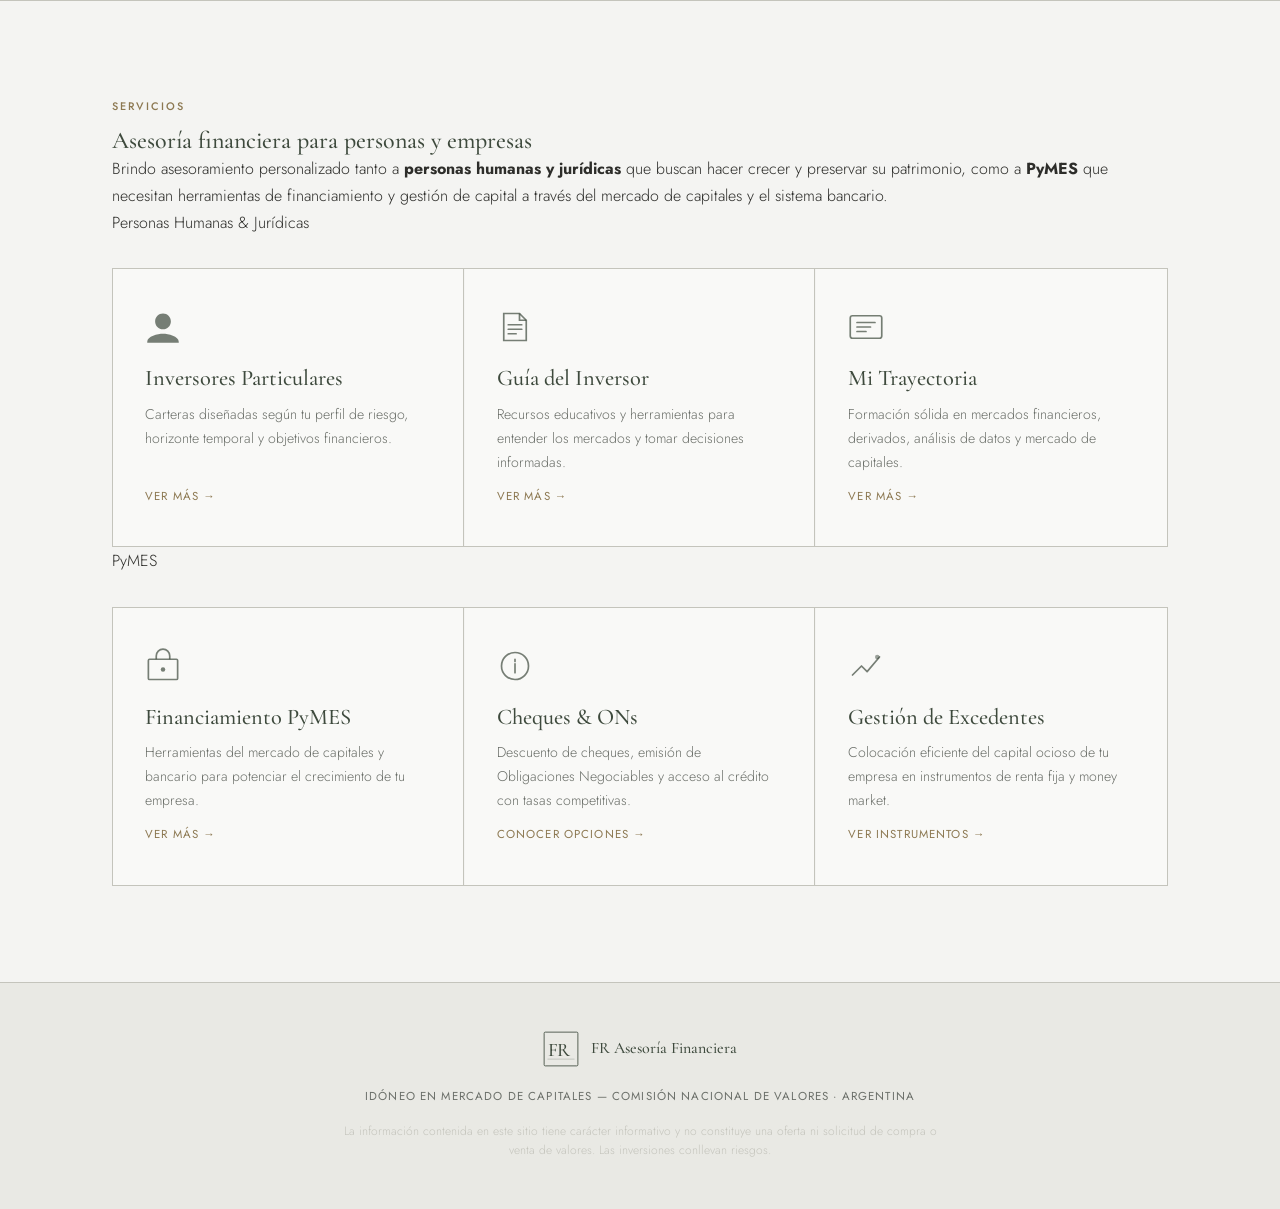
==== commit 974f7ef9: "Update index.html" ====
--- a/index.html
+++ b/index.html
@@ -141,41 +141,96 @@
   <section class="services-preview">
     <div class="container">
       <p class="section-label">Servicios</p>
-      <div class="services-grid">
-        <a href="personas.html" class="service-card">
-          <div class="service-icon">
-            <svg viewBox="0 0 32 32" fill="none" xmlns="http://www.w3.org/2000/svg">
-              <path d="M16 4C12.13 4 9 7.13 9 11s3.13 7 7 7 7-3.13 7-7-3.13-7-7-7zm0 18c-4.67 0-14 2.34-14 7v1h28v-1c0-4.66-9.33-7-14-7z" fill="var(--accent)" opacity="0.7"/>
-            </svg>
+      <h2 class="services-intro-title">Asesoría financiera para personas y empresas</h2>
+      <p class="services-intro-body">Brindo asesoramiento personalizado tanto a <strong>personas humanas y jurídicas</strong> que buscan hacer crecer y preservar su patrimonio, como a <strong>PyMES</strong> que necesitan herramientas de financiamiento y gestión de capital a través del mercado de capitales y el sistema bancario.</p>
+
+      <!-- BLOQUE PERSONAS HUMANAS Y JURÍDICAS -->
+      <div class="services-block">
+        <div class="services-block-label">
+          <span class="services-block-tag">Personas Humanas &amp; Jurídicas</span>
+          <div class="services-block-line"></div>
+        </div>
+        <div class="services-grid services-grid--personas">
+          <a href="personas.html" class="service-card">
+            <div class="service-icon">
+              <svg viewBox="0 0 32 32" fill="none" xmlns="http://www.w3.org/2000/svg">
+                <path d="M16 4C12.13 4 9 7.13 9 11s3.13 7 7 7 7-3.13 7-7-3.13-7-7-7zm0 18c-4.67 0-14 2.34-14 7v1h28v-1c0-4.66-9.33-7-14-7z" fill="var(--accent)" opacity="0.7"/>
+              </svg>
+            </div>
+            <h3>Inversores Particulares</h3>
+            <p>Carteras diseñadas según tu perfil de riesgo, horizonte temporal y objetivos financieros.</p>
+            <span class="card-link">Ver más →</span>
+          </a>
+          <a href="guiadelinversor.html" class="service-card">
+            <div class="service-icon">
+              <svg viewBox="0 0 32 32" fill="none" xmlns="http://www.w3.org/2000/svg">
+                <path d="M6 4h14l6 6v18H6V4z" stroke="var(--accent)" stroke-width="1.5" opacity="0.7"/>
+                <path d="M20 4v6h6" stroke="var(--accent)" stroke-width="1.5" opacity="0.7"/>
+                <path d="M10 14h12M10 18h12M10 22h7" stroke="var(--accent)" stroke-width="1.5" stroke-linecap="round" opacity="0.7"/>
+              </svg>
+            </div>
+            <h3>Guía del Inversor</h3>
+            <p>Recursos educativos y herramientas para entender los mercados y tomar decisiones informadas.</p>
+            <span class="card-link">Ver más →</span>
+          </a>
+          <a href="about.html" class="service-card">
+            <div class="service-icon">
+              <svg viewBox="0 0 32 32" fill="none" xmlns="http://www.w3.org/2000/svg">
+                <path d="M28 6H4a2 2 0 00-2 2v16a2 2 0 002 2h24a2 2 0 002-2V8a2 2 0 00-2-2z" stroke="var(--accent)" stroke-width="1.5" opacity="0.7"/>
+                <path d="M8 12h16M8 16h12M8 20h8" stroke="var(--accent)" stroke-width="1.5" stroke-linecap="round" opacity="0.7"/>
+              </svg>
+            </div>
+            <h3>Mi Trayectoria</h3>
+            <p>Formación sólida en mercados financieros, derivados, análisis de datos y mercado de capitales.</p>
+            <span class="card-link">Ver más →</span>
+          </a>
+        </div>
+      </div>
+
+      <!-- BLOQUE PYMES -->
+      <div class="services-block services-block--pymes">
+        <div class="services-block-label">
+          <span class="services-block-tag services-block-tag--pymes">PyMES</span>
+          <div class="services-block-line"></div>
+        </div>
+        <div class="services-grid services-grid--pymes">
+          <a href="pymes.html" class="service-card service-card--pymes">
+            <div class="service-icon">
+              <svg viewBox="0 0 32 32" fill="none" xmlns="http://www.w3.org/2000/svg">
+                <rect x="3" y="10" width="26" height="18" rx="1" stroke="var(--accent)" stroke-width="1.5" opacity="0.7"/>
+                <path d="M10 10V7a6 6 0 0112 0v3" stroke="var(--accent)" stroke-width="1.5" opacity="0.7"/>
+                <circle cx="16" cy="19" r="2" fill="var(--accent)" opacity="0.7"/>
+              </svg>
+            </div>
+            <h3>Financiamiento PyMES</h3>
+            <p>Herramientas del mercado de capitales y bancario para potenciar el crecimiento de tu empresa.</p>
+            <span class="card-link">Ver más →</span>
+          </a>
+          <div class="service-card service-card--pymes service-card--info">
+            <div class="service-icon">
+              <svg viewBox="0 0 32 32" fill="none" xmlns="http://www.w3.org/2000/svg">
+                <circle cx="16" cy="16" r="12" stroke="var(--accent)" stroke-width="1.5" opacity="0.7"/>
+                <path d="M16 14v8M16 10v2" stroke="var(--accent)" stroke-width="1.5" stroke-linecap="round" opacity="0.7"/>
+              </svg>
+            </div>
+            <h3>Cheques &amp; ONs</h3>
+            <p>Descuento de cheques, emisión de Obligaciones Negociables y acceso al crédito con tasas competitivas.</p>
+            <span class="card-link pymes-cta-link"><a href="pymes.html">Conocer opciones →</a></span>
           </div>
-          <h3>Inversores Particulares</h3>
-          <p>Carteras diseñadas según tu perfil de riesgo, horizonte temporal y objetivos financieros.</p>
-          <span class="card-link">Ver más →</span>
-        </a>
-        <a href="pymes.html" class="service-card">
-          <div class="service-icon">
-            <svg viewBox="0 0 32 32" fill="none" xmlns="http://www.w3.org/2000/svg">
-              <rect x="3" y="10" width="26" height="18" rx="1" stroke="var(--accent)" stroke-width="1.5" opacity="0.7"/>
-              <path d="M10 10V7a6 6 0 0112 0v3" stroke="var(--accent)" stroke-width="1.5" opacity="0.7"/>
-              <circle cx="16" cy="19" r="2" fill="var(--accent)" opacity="0.7"/>
-            </svg>
+          <div class="service-card service-card--pymes service-card--info">
+            <div class="service-icon">
+              <svg viewBox="0 0 32 32" fill="none" xmlns="http://www.w3.org/2000/svg">
+                <path d="M4 24l8-8 5 5 11-13" stroke="var(--accent)" stroke-width="1.5" stroke-linecap="round" stroke-linejoin="round" opacity="0.7"/>
+                <circle cx="26" cy="8" r="2" fill="var(--accent)" opacity="0.5"/>
+              </svg>
+            </div>
+            <h3>Gestión de Excedentes</h3>
+            <p>Colocación eficiente del capital ocioso de tu empresa en instrumentos de renta fija y money market.</p>
+            <span class="card-link pymes-cta-link"><a href="pymes.html">Ver instrumentos →</a></span>
           </div>
-          <h3>Financiamiento PyMES</h3>
-          <p>Herramientas del mercado de capitales y bancario para potenciar el crecimiento de tu empresa.</p>
-          <span class="card-link">Ver más →</span>
-        </a>
-        <a href="about.html" class="service-card">
-          <div class="service-icon">
-            <svg viewBox="0 0 32 32" fill="none" xmlns="http://www.w3.org/2000/svg">
-              <path d="M28 6H4a2 2 0 00-2 2v16a2 2 0 002 2h24a2 2 0 002-2V8a2 2 0 00-2-2z" stroke="var(--accent)" stroke-width="1.5" opacity="0.7"/>
-              <path d="M8 12h16M8 16h12M8 20h8" stroke="var(--accent)" stroke-width="1.5" stroke-linecap="round" opacity="0.7"/>
-            </svg>
-          </div>
-          <h3>Mi Trayectoria</h3>
-          <p>Formación sólida en mercados financieros, derivados, análisis de datos y mercado de capitales.</p>
-          <span class="card-link">Ver más →</span>
-        </a>
-      </div>
+        </div>
+      </div>
+
     </div>
   </section>
 
--- a/css/style.css
+++ b/css/style.css
@@ -831,141 +831,390 @@
 }
 
 
-/* ─── PYMES ──────────────────────────────────────────────────── */
-.pymes-tabs-section {
-  padding: 4rem 0 6rem;
-}
-
-.pymes-tabs-nav {
-  display: flex;
+/* ─── PYMES — REDISEÑO ───────────────────────────────────────── */
+
+/* HERO PYMES */
+.pymes-hero {
+  background: var(--accent);
+  min-height: calc(100vh - 64px);
+  display: flex;
+  align-items: center;
+  position: relative;
+  overflow: hidden;
+}
+
+/* Líneas horizontales sutiles de fondo */
+.pymes-hero::before {
+  content: '';
+  position: absolute;
+  inset: 0;
+  background-image:
+    repeating-linear-gradient(
+      0deg,
+      transparent,
+      transparent 79px,
+      rgba(255,255,255,0.03) 79px,
+      rgba(255,255,255,0.03) 80px
+    );
+  pointer-events: none;
+}
+
+.pymes-hero-bg-text {
+  position: absolute;
+  right: -0.05em;
+  bottom: -0.25em;
+  font-family: var(--cormorant);
+  font-size: clamp(14rem, 22vw, 22rem);
+  font-weight: 600;
+  color: rgba(255,255,255,0.04);
+  line-height: 1;
+  pointer-events: none;
+  user-select: none;
+  letter-spacing: -0.02em;
+}
+
+.pymes-hero-inner {
+  max-width: var(--container);
+  margin: 0 auto;
+  padding: 6rem 2rem;
+  width: 100%;
+  display: grid;
+  grid-template-columns: 1fr auto;
+  gap: 4rem;
+  align-items: center;
+  position: relative;
+  z-index: 1;
+}
+
+.pymes-hero-content .section-label {
+  color: var(--secondary);
+  opacity: 0.8;
+}
+
+.pymes-hero-title {
+  font-family: var(--cormorant);
+  font-size: clamp(3rem, 6.5vw, 5.5rem);
+  font-weight: 300;
+  line-height: 1.05;
+  color: #f4f4f2;
+  margin-bottom: 1.75rem;
+  margin-top: 0.5rem;
+}
+
+.pymes-hero-title em {
+  font-style: italic;
+  font-weight: 400;
+  color: var(--secondary);
+}
+
+.pymes-hero-sub {
+  font-size: 0.97rem;
+  color: rgba(244,244,242,0.60);
+  line-height: 1.85;
+  max-width: 500px;
+  margin-bottom: 2.5rem;
+}
+
+.pymes-hero-cta {
+  display: flex;
+  gap: 1rem;
+  flex-wrap: wrap;
+}
+
+.pymes-hero-cta .btn-primary {
+  background: #f4f4f2;
+  color: var(--accent);
+  border-color: #f4f4f2;
+}
+.pymes-hero-cta .btn-primary:hover {
+  background: transparent;
+  color: #f4f4f2;
+  border-color: rgba(244,244,242,0.5);
+}
+.pymes-hero-cta .btn-ghost {
+  color: rgba(244,244,242,0.7);
+  border-color: rgba(244,244,242,0.3);
+}
+.pymes-hero-cta .btn-ghost:hover {
+  background: rgba(244,244,242,0.08);
+  color: #f4f4f2;
+  border-color: rgba(244,244,242,0.5);
+}
+
+/* Stats verticales */
+.pymes-hero-stats {
+  display: flex;
+  flex-direction: column;
+  align-items: center;
   gap: 0;
-  border-bottom: 1px solid var(--border);
-  margin-bottom: 3rem;
-}
-
-.pymes-tab-btn {
+  border-left: 1px solid rgba(255,255,255,0.12);
+  padding-left: 3.5rem;
+}
+
+.pymes-stat {
+  display: flex;
+  flex-direction: column;
+  align-items: center;
+  text-align: center;
+  padding: 2rem 0;
+}
+
+.pymes-stat-num {
+  font-family: var(--cormorant);
+  font-size: clamp(3rem, 5vw, 4.5rem);
+  font-weight: 300;
+  color: #f4f4f2;
+  line-height: 1;
+  margin-bottom: 0.5rem;
+}
+
+.pymes-stat-label {
   font-family: var(--jost);
-  font-size: 0.72rem;
+  font-size: 0.65rem;
   font-weight: 400;
   letter-spacing: 0.12em;
   text-transform: uppercase;
-  color: var(--muted);
-  padding: 1rem 1.5rem;
-  border: none;
-  background: none;
-  border-bottom: 2px solid transparent;
-  margin-bottom: -1px;
-  cursor: pointer;
-  transition: color var(--transition), border-color var(--transition);
-}
-.pymes-tab-btn:hover { color: var(--accent); }
-.pymes-tab-btn.active {
-  color: var(--accent);
-  border-bottom-color: var(--accent);
-}
-
-.pymes-tab-panel { display: none; }
-.pymes-tab-panel.active { display: block; }
-
-.pymes-instruments-grid {
+  color: rgba(244,244,242,0.38);
+  line-height: 1.5;
+}
+
+.pymes-stat-divider {
+  width: 1px;
+  height: 24px;
+  background: rgba(255,255,255,0.1);
+}
+
+/* SECCIÓN PROBLEMA */
+.pymes-problema {
+  padding: 6rem 0;
+  border-bottom: 1px solid var(--border);
+}
+
+.pymes-problema-grid {
   display: grid;
-  grid-template-columns: repeat(2, 1fr);
-  gap: 1.5rem;
-}
-
-.pymes-inst-card {
-  padding: 2rem;
-  border: 1px solid var(--border);
+  grid-template-columns: 1fr 1fr;
+  gap: 6rem;
+  align-items: start;
+}
+
+.pymes-problema-title {
+  font-family: var(--cormorant);
+  font-size: clamp(2rem, 4vw, 3rem);
+  font-weight: 400;
+  color: var(--accent);
+  line-height: 1.1;
+  margin-top: 0.5rem;
+}
+
+.pymes-problema-body p {
+  font-size: 0.95rem;
+  color: var(--muted);
+  line-height: 1.85;
+  margin-bottom: 1.25rem;
+}
+
+.pymes-problema-body p strong {
+  color: var(--accent);
+  font-weight: 500;
+}
+
+/* INSTRUMENTOS — filas editoriales */
+.pymes-instrumentos,
+.pymes-bancario-section {
+  padding: 5rem 0;
+  border-top: 1px solid var(--border);
+}
+
+.pymes-bancario-section {
+  background: var(--surface-alt);
+}
+
+.pymes-inst-header {
+  margin-bottom: 3.5rem;
+}
+
+.pymes-inst-section-title {
+  font-family: var(--cormorant);
+  font-size: clamp(2rem, 4vw, 3rem);
+  font-weight: 400;
+  color: var(--accent);
+  line-height: 1.1;
+  margin-top: 0.5rem;
+}
+
+/* Fila de instrumento */
+.pymi-row {
+  display: grid;
+  grid-template-columns: 64px 1fr 220px;
+  gap: 0 3rem;
+  padding: 3rem 0;
+  border-top: 1px solid var(--border);
+  align-items: start;
+  position: relative;
+  transition: background var(--transition);
+}
+
+.pymi-row:last-of-type {
+  border-bottom: 1px solid var(--border);
+}
+
+.pymi-row--featured {
+  background: var(--surface);
+  padding: 3rem 2rem;
+  border: 1px solid var(--secondary);
   border-radius: var(--radius);
-  background: var(--surface-alt);
-  cursor: pointer;
-  transition: border-color var(--transition), box-shadow var(--transition);
-}
-.pymes-inst-card:hover {
-  border-color: var(--accent);
-  box-shadow: 0 4px 24px rgba(62,74,61,0.07);
-}
-.pymes-inst-card--featured {
-  border-color: var(--secondary);
-  background: var(--surface);
-}
-.pymes-inst-card--featured:hover {
-  border-color: var(--accent);
-}
-
-.pymes-inst-tag {
-  font-size: 0.67rem;
-  font-weight: 400;
+  margin: 0 -2rem;
+  padding-left: 2rem;
+  padding-right: 2rem;
+}
+.pymi-row--featured .pymi-num {
+  color: var(--secondary);
+}
+
+.pymi-num {
+  font-family: var(--cormorant);
+  font-size: 3rem;
+  font-weight: 300;
+  color: var(--border);
+  line-height: 1;
+  padding-top: 0.2rem;
+  user-select: none;
+  transition: color var(--transition);
+}
+
+.pymi-row:hover .pymi-num {
+  color: var(--secondary);
+}
+
+.pymi-tags {
+  display: flex;
+  gap: 0.5rem;
+  flex-wrap: wrap;
+  margin-bottom: 0.85rem;
+}
+
+.pymi-tag {
+  font-family: var(--jost);
+  font-size: 0.62rem;
+  font-weight: 500;
   letter-spacing: 0.12em;
   text-transform: uppercase;
+  padding: 0.25rem 0.7rem;
+  border-radius: 20px;
+  background: rgba(62,74,61,0.08);
+  color: var(--accent);
+}
+
+.pymi-tag--gold {
+  background: rgba(140,120,81,0.12);
   color: var(--secondary);
-  margin-bottom: 0.75rem;
-}
-
-.pymes-inst-title {
-  font-family: var(--cormorant);
-  font-size: 1.3rem;
-  font-weight: 500;
-  color: var(--accent);
-  margin-bottom: 0.75rem;
-}
-
-.pymes-inst-summary {
-  font-size: 0.88rem;
-  color: var(--muted);
-  line-height: 1.7;
-  margin-bottom: 1rem;
-}
-
-.pymes-inst-details {
-  display: none;
-  margin-bottom: 1rem;
-}
-.pymes-inst-details ul {
+}
+
+.pymi-tag--bank {
+  background: rgba(140,120,81,0.12);
+  color: var(--secondary);
+}
+
+.pymi-title {
+  font-family: var(--cormorant);
+  font-size: clamp(1.4rem, 2.5vw, 1.9rem);
+  font-weight: 500;
+  color: var(--accent);
+  line-height: 1.15;
+  margin-bottom: 0.85rem;
+}
+
+.pymi-desc {
+  font-size: 0.92rem;
+  color: var(--muted);
+  line-height: 1.8;
+  margin-bottom: 1.25rem;
+  max-width: 520px;
+}
+
+.pymi-list {
   display: flex;
   flex-direction: column;
   gap: 0.4rem;
 }
-.pymes-inst-details ul li {
+
+.pymi-list li {
   font-size: 0.85rem;
   color: var(--text);
-  padding-left: 1rem;
+  padding-left: 1.1rem;
   position: relative;
-}
-.pymes-inst-details ul li::before {
+  line-height: 1.6;
+}
+
+.pymi-list li::before {
   content: '—';
   position: absolute;
   left: 0;
   color: var(--secondary);
-  font-size: 0.75rem;
-}
-
-.pymes-inst-card.expanded .pymes-inst-details { display: block; }
-
-.pymes-expand-hint {
-  display: flex;
-  align-items: center;
-  gap: 0.4rem;
-  font-size: 0.7rem;
+  font-size: 0.8rem;
+}
+
+/* Aside de datos */
+.pymi-aside {
+  display: flex;
+  flex-direction: column;
+  gap: 0;
+  border-left: 1px solid var(--border);
+  padding-left: 2rem;
+}
+
+.pymi-data {
+  display: flex;
+  flex-direction: column;
+  gap: 0.2rem;
+  padding: 1rem 0;
+  border-bottom: 1px solid var(--border);
+}
+.pymi-data:last-child { border-bottom: none; }
+
+.pymi-data-label {
+  font-family: var(--jost);
+  font-size: 0.6rem;
+  font-weight: 500;
+  letter-spacing: 0.14em;
+  text-transform: uppercase;
+  color: var(--muted);
+}
+
+.pymi-data-val {
+  font-family: var(--cormorant);
+  font-size: 1.1rem;
+  font-weight: 500;
+  color: var(--accent);
+}
+
+.pymi-canal {
+  display: inline-block;
+  font-family: var(--jost);
+  font-size: 0.65rem;
+  font-weight: 500;
+  letter-spacing: 0.1em;
+  text-transform: uppercase;
+  padding: 0.3rem 0.75rem;
+  border-radius: 20px;
+}
+
+.pymi-canal--cap  { background: rgba(62,74,61,0.1);   color: var(--accent); }
+.pymi-canal--bank { background: rgba(140,120,81,0.12); color: var(--secondary); }
+
+/* TABLA COMPARATIVA */
+.pymes-comparativa {
+  padding: 5rem 0 6rem;
+  border-top: 1px solid var(--border);
+}
+
+.pymes-comparativa-title {
+  font-family: var(--cormorant);
+  font-size: clamp(1.8rem, 3vw, 2.6rem);
   font-weight: 400;
-  letter-spacing: 0.1em;
-  text-transform: uppercase;
-  color: var(--secondary);
-  cursor: pointer;
-}
-
-.pymes-inst-card.expanded .pymes-expand-hint svg {
-  transform: rotate(180deg);
-}
-
-/* Comparativa tabla */
-.pymes-compare-section { padding: 1rem 0; }
-
-.pymes-compare-title {
-  font-family: var(--cormorant);
-  font-size: 1.5rem;
-  color: var(--accent);
-  margin-bottom: 2rem;
+  color: var(--accent);
+  margin-bottom: 2.5rem;
+  margin-top: 0.5rem;
 }
 
 .pymes-table-wrap {
@@ -981,63 +1230,149 @@
 }
 
 .pymes-compare-table thead {
-  background: var(--surface);
+  background: var(--accent);
 }
 
 .pymes-compare-table th {
   padding: 1rem 1.25rem;
   text-align: left;
   font-family: var(--jost);
-  font-size: 0.68rem;
-  font-weight: 500;
-  letter-spacing: 0.12em;
-  text-transform: uppercase;
-  color: var(--muted);
-  border-bottom: 1px solid var(--border);
+  font-size: 0.63rem;
+  font-weight: 500;
+  letter-spacing: 0.14em;
+  text-transform: uppercase;
+  color: rgba(244,244,242,0.55);
+  border-bottom: none;
 }
 
 .pymes-compare-table td {
-  padding: 0.9rem 1.25rem;
+  padding: 1rem 1.25rem;
   border-bottom: 1px solid var(--border);
   color: var(--text);
   vertical-align: middle;
 }
 
+.td-num {
+  font-family: var(--cormorant);
+  font-size: 1.15rem;
+  font-weight: 300;
+  color: var(--border);
+  width: 48px;
+}
+
 .pymes-compare-table tr:last-child td { border-bottom: none; }
-.pymes-compare-table tr:hover td { background: var(--surface-alt); }
+.pymes-compare-table tbody tr:hover td { background: var(--surface-alt); }
+
+.tr-featured td {
+  background: rgba(140,120,81,0.05);
+}
+.tr-featured:hover td {
+  background: rgba(140,120,81,0.09) !important;
+}
+.tr-featured .td-num {
+  color: var(--secondary);
+}
 
 .pymes-tag {
   display: inline-block;
-  font-size: 0.65rem;
+  font-size: 0.62rem;
   font-weight: 500;
   letter-spacing: 0.1em;
   text-transform: uppercase;
   padding: 0.25rem 0.65rem;
   border-radius: 20px;
 }
-.pymes-tag--cap  { background: rgba(62,74,61,0.1);  color: var(--accent); }
-.pymes-tag--bank { background: rgba(140,120,81,0.1); color: var(--secondary); }
-
-/* CTA pymes */
-.pymes-cta {
-  margin-top: 4rem;
-  padding: 3.5rem;
-  border: 1px solid var(--border);
+.pymes-tag--cap  { background: rgba(62,74,61,0.1);   color: var(--accent); }
+.pymes-tag--bank { background: rgba(140,120,81,0.12); color: var(--secondary); }
+
+/* CTA FINAL — oscuro */
+.pymes-cta-final {
+  background: var(--accent);
+  padding: 7rem 0;
+  position: relative;
+  overflow: hidden;
+}
+
+.pymes-cta-final::after {
+  content: '→';
+  position: absolute;
+  right: 2rem;
+  bottom: -0.2em;
+  font-family: var(--cormorant);
+  font-size: clamp(12rem, 20vw, 20rem);
+  color: rgba(255,255,255,0.04);
+  line-height: 1;
+  pointer-events: none;
+}
+
+.pymes-cta-final-inner {
+  display: grid;
+  grid-template-columns: 1fr auto;
+  gap: 4rem 6rem;
+  align-items: center;
+  position: relative;
+  z-index: 1;
+}
+
+.pymes-cta-final .section-label {
+  color: var(--secondary);
+  opacity: 0.8;
+}
+
+.pymes-cta-final-title {
+  font-family: var(--cormorant);
+  font-size: clamp(2rem, 4vw, 3.2rem);
+  font-weight: 400;
+  color: #f4f4f2;
+  line-height: 1.1;
+  margin-top: 0.5rem;
+  margin-bottom: 0.75rem;
+}
+
+.pymes-cta-final-body {
+  font-size: 0.92rem;
+  color: rgba(244,244,242,0.55);
+  line-height: 1.85;
+  max-width: 480px;
+}
+
+.pymes-cta-final-actions {
+  display: flex;
+  flex-direction: column;
+  gap: 1rem;
+  min-width: 220px;
+}
+
+.pymes-cta-btn-wa {
+  display: flex;
+  align-items: center;
+  justify-content: center;
+  gap: 0.65rem;
+  background: #f4f4f2;
+  color: var(--accent);
+  font-family: var(--jost);
+  font-size: 0.75rem;
+  font-weight: 400;
+  letter-spacing: 0.14em;
+  text-transform: uppercase;
+  padding: 0.85rem 1.75rem;
   border-radius: var(--radius);
-  background: var(--surface);
-  text-align: center;
-}
-.pymes-cta-title {
-  font-family: var(--cormorant);
-  font-size: 1.75rem;
-  color: var(--accent);
-  margin-bottom: 0.75rem;
-}
-.pymes-cta-text {
-  font-size: 0.9rem;
-  color: var(--muted);
-  max-width: 480px;
-  margin: 0 auto 2rem;
+  text-decoration: none;
+  transition: background var(--transition), color var(--transition);
+}
+.pymes-cta-btn-wa:hover {
+  background: rgba(244,244,242,0.9);
+}
+
+.pymes-cta-btn-mail {
+  color: rgba(244,244,242,0.7);
+  border-color: rgba(244,244,242,0.3);
+  justify-content: center;
+}
+.pymes-cta-btn-mail:hover {
+  background: rgba(244,244,242,0.08);
+  color: #f4f4f2;
+  border-color: rgba(244,244,242,0.5);
 }
 
 
@@ -1544,6 +1879,196 @@
 }
 
 
+/* ─── DOLLAR EROSION SECTION (index) ────────────────────────── */
+.dollar-erosion {
+  padding: 7rem 0;
+  background: var(--accent);
+  position: relative;
+  overflow: hidden;
+}
+
+/* Subtle texture overlay */
+.dollar-erosion::before {
+  content: '';
+  position: absolute;
+  inset: 0;
+  background-image: 
+    repeating-linear-gradient(
+      0deg,
+      transparent,
+      transparent 39px,
+      rgba(255,255,255,0.03) 39px,
+      rgba(255,255,255,0.03) 40px
+    );
+  pointer-events: none;
+}
+
+/* Large ghosted background number */
+.dollar-erosion::after {
+  content: '$';
+  position: absolute;
+  right: -0.1em;
+  top: 50%;
+  transform: translateY(-50%);
+  font-family: var(--cormorant);
+  font-size: clamp(18rem, 30vw, 28rem);
+  font-weight: 600;
+  color: rgba(255,255,255,0.04);
+  line-height: 1;
+  pointer-events: none;
+  user-select: none;
+}
+
+.dollar-erosion-inner {
+  display: grid;
+  grid-template-columns: 1fr 1fr;
+  gap: 5rem;
+  align-items: center;
+  position: relative;
+  z-index: 1;
+}
+
+.dollar-erosion-text .section-label {
+  color: var(--secondary);
+  opacity: 0.85;
+}
+
+.dollar-erosion-title {
+  font-family: var(--cormorant);
+  font-size: clamp(2.4rem, 4.5vw, 3.6rem);
+  font-weight: 400;
+  color: #f4f4f2;
+  line-height: 1.1;
+  margin-bottom: 1.5rem;
+}
+
+.dollar-erosion-body {
+  font-size: 0.95rem;
+  color: rgba(244, 244, 242, 0.65);
+  line-height: 1.85;
+  margin-bottom: 2.5rem;
+  max-width: 420px;
+}
+
+.dollar-erosion-body strong {
+  color: rgba(244, 244, 242, 0.9);
+  font-weight: 500;
+}
+
+.dollar-erosion-text .btn-primary {
+  background: #f4f4f2;
+  color: var(--accent);
+  border-color: #f4f4f2;
+}
+.dollar-erosion-text .btn-primary:hover {
+  background: transparent;
+  color: #f4f4f2;
+  border-color: rgba(244,244,242,0.6);
+}
+
+/* Visual: bars */
+.dollar-erosion-visual {
+  display: flex;
+  flex-direction: column;
+  gap: 1.5rem;
+}
+
+.erosion-visual-label {
+  font-family: var(--jost);
+  font-size: 0.72rem;
+  font-weight: 500;
+  letter-spacing: 0.14em;
+  text-transform: uppercase;
+  color: rgba(244,244,242,0.45);
+  margin-bottom: 0.5rem;
+}
+
+.erosion-bars {
+  display: flex;
+  flex-direction: column;
+  gap: 1rem;
+}
+
+.erosion-bar-row {
+  display: grid;
+  grid-template-columns: 64px 1fr;
+  gap: 1rem;
+  align-items: center;
+}
+
+.erosion-year {
+  font-family: var(--jost);
+  font-size: 0.72rem;
+  font-weight: 400;
+  letter-spacing: 0.08em;
+  color: rgba(244,244,242,0.45);
+  text-transform: uppercase;
+  text-align: right;
+}
+
+.erosion-bar-track {
+  height: 44px;
+  background: rgba(255,255,255,0.07);
+  border-radius: 2px;
+  overflow: hidden;
+}
+
+.erosion-bar-fill {
+  height: 100%;
+  width: var(--pct);
+  background: rgba(244,244,242,0.85);
+  border-radius: 2px;
+  display: flex;
+  align-items: center;
+  justify-content: flex-end;
+  padding-right: 1rem;
+  transition: width 1.2s cubic-bezier(0.16, 1, 0.3, 1);
+}
+
+.erosion-bar-fill--mid   { background: rgba(220,210,185,0.8); }
+.erosion-bar-fill--low   { background: rgba(185,165,120,0.8); }
+.erosion-bar-fill--danger { background: rgba(150,110,70,0.8); }
+
+.erosion-amount {
+  font-family: var(--cormorant);
+  font-size: 1.1rem;
+  font-weight: 500;
+  color: var(--accent);
+  white-space: nowrap;
+}
+
+.erosion-bar-fill--mid .erosion-amount,
+.erosion-bar-fill--low .erosion-amount,
+.erosion-bar-fill--danger .erosion-amount {
+  color: #f4f4f2;
+}
+
+.erosion-disclaimer {
+  font-size: 0.7rem;
+  color: rgba(244,244,242,0.28);
+  line-height: 1.7;
+  max-width: 460px;
+  margin-top: 0.5rem;
+}
+
+/* Responsive */
+@media (max-width: 900px) {
+  .dollar-erosion-inner {
+    grid-template-columns: 1fr;
+    gap: 3.5rem;
+  }
+  .dollar-erosion-body { max-width: 100%; }
+}
+
+@media (max-width: 600px) {
+  .dollar-erosion { padding: 5rem 0; }
+  .dollar-erosion::after { display: none; }
+  .erosion-bar-row { grid-template-columns: 56px 1fr; gap: 0.75rem; }
+  .erosion-bar-track { height: 38px; }
+  .erosion-amount { font-size: 0.95rem; }
+}
+
+
 /* ─── RESPONSIVE — Tablet ────────────────────────────────────── */
 @media (max-width: 900px) {
 
@@ -1588,6 +2113,81 @@
   .grid-carteras { grid-template-columns: 1fr; }
 
   .activos-grid { grid-template-columns: 1fr; }
+
+  .pymes-hero-inner {
+    grid-template-columns: 1fr;
+    padding: 4rem 2rem 5rem;
+    gap: 3rem;
+  }
+
+  .pymes-hero-stats {
+    flex-direction: row;
+    border-left: none;
+    border-top: 1px solid rgba(255,255,255,0.12);
+    padding-left: 0;
+    padding-top: 2rem;
+    justify-content: center;
+    width: 100%;
+    gap: 0;
+  }
+
+  .pymes-stat {
+    padding: 0 2rem;
+    flex: 1;
+  }
+
+  .pymes-stat-divider {
+    width: 24px;
+    height: 1px;
+    align-self: center;
+  }
+
+  .pymes-problema-grid {
+    grid-template-columns: 1fr;
+    gap: 2.5rem;
+  }
+
+  .pymi-row {
+    grid-template-columns: 48px 1fr;
+    grid-template-rows: auto auto;
+    gap: 0 1.75rem;
+  }
+
+  .pymi-aside {
+    grid-column: 1 / -1;
+    border-left: none;
+    border-top: 1px solid var(--border);
+    padding-left: 0;
+    padding-top: 1.5rem;
+    margin-top: 1.5rem;
+    flex-direction: row;
+    flex-wrap: wrap;
+    gap: 0;
+  }
+
+  .pymi-data {
+    flex: 1;
+    min-width: 140px;
+    padding: 0 1.5rem 1rem 0;
+    border-bottom: none;
+  }
+
+  .pymi-row--featured {
+    margin: 0;
+  }
+
+  .pymes-cta-final-inner {
+    grid-template-columns: 1fr;
+    gap: 3rem;
+  }
+
+  .pymes-cta-final-actions {
+    flex-direction: row;
+    min-width: unset;
+  }
+
+  .pymes-cta-btn-wa,
+  .pymes-cta-btn-mail { flex: 1; }
 
   .pymes-instruments-grid { grid-template-columns: 1fr; }
 
@@ -1680,6 +2280,34 @@
   .activos-section { padding: 4rem 0; }
   .activo-item { padding: 1rem 1.25rem; }
 
+  /* Pymes rediseño mobile */
+  .pymes-hero { min-height: auto; }
+  .pymes-hero-inner { padding: 3rem 1.25rem 4rem; }
+  .pymes-hero-bg-text { display: none; }
+  .pymes-hero-cta { flex-direction: column; }
+  .pymes-hero-cta .btn { text-align: center; }
+
+  .pymes-stat { padding: 0 1rem; }
+  .pymes-stat-num { font-size: 2.5rem; }
+
+  .pymi-row {
+    grid-template-columns: 1fr;
+    padding: 2rem 0;
+  }
+  .pymi-num { font-size: 2rem; margin-bottom: 0.5rem; }
+  .pymi-row--featured { padding: 2rem 1.25rem; }
+
+  .pymi-aside {
+    flex-direction: column;
+    gap: 0;
+  }
+  .pymi-data { min-width: unset; padding: 0.75rem 0; border-bottom: 1px solid var(--border); }
+  .pymi-data:last-child { border-bottom: none; }
+
+  .pymes-cta-final { padding: 5rem 0; }
+  .pymes-cta-final::after { display: none; }
+  .pymes-cta-final-actions { flex-direction: column; }
+
   /* WhatsApp */
   .whatsapp-float {
     bottom: 1.25rem;
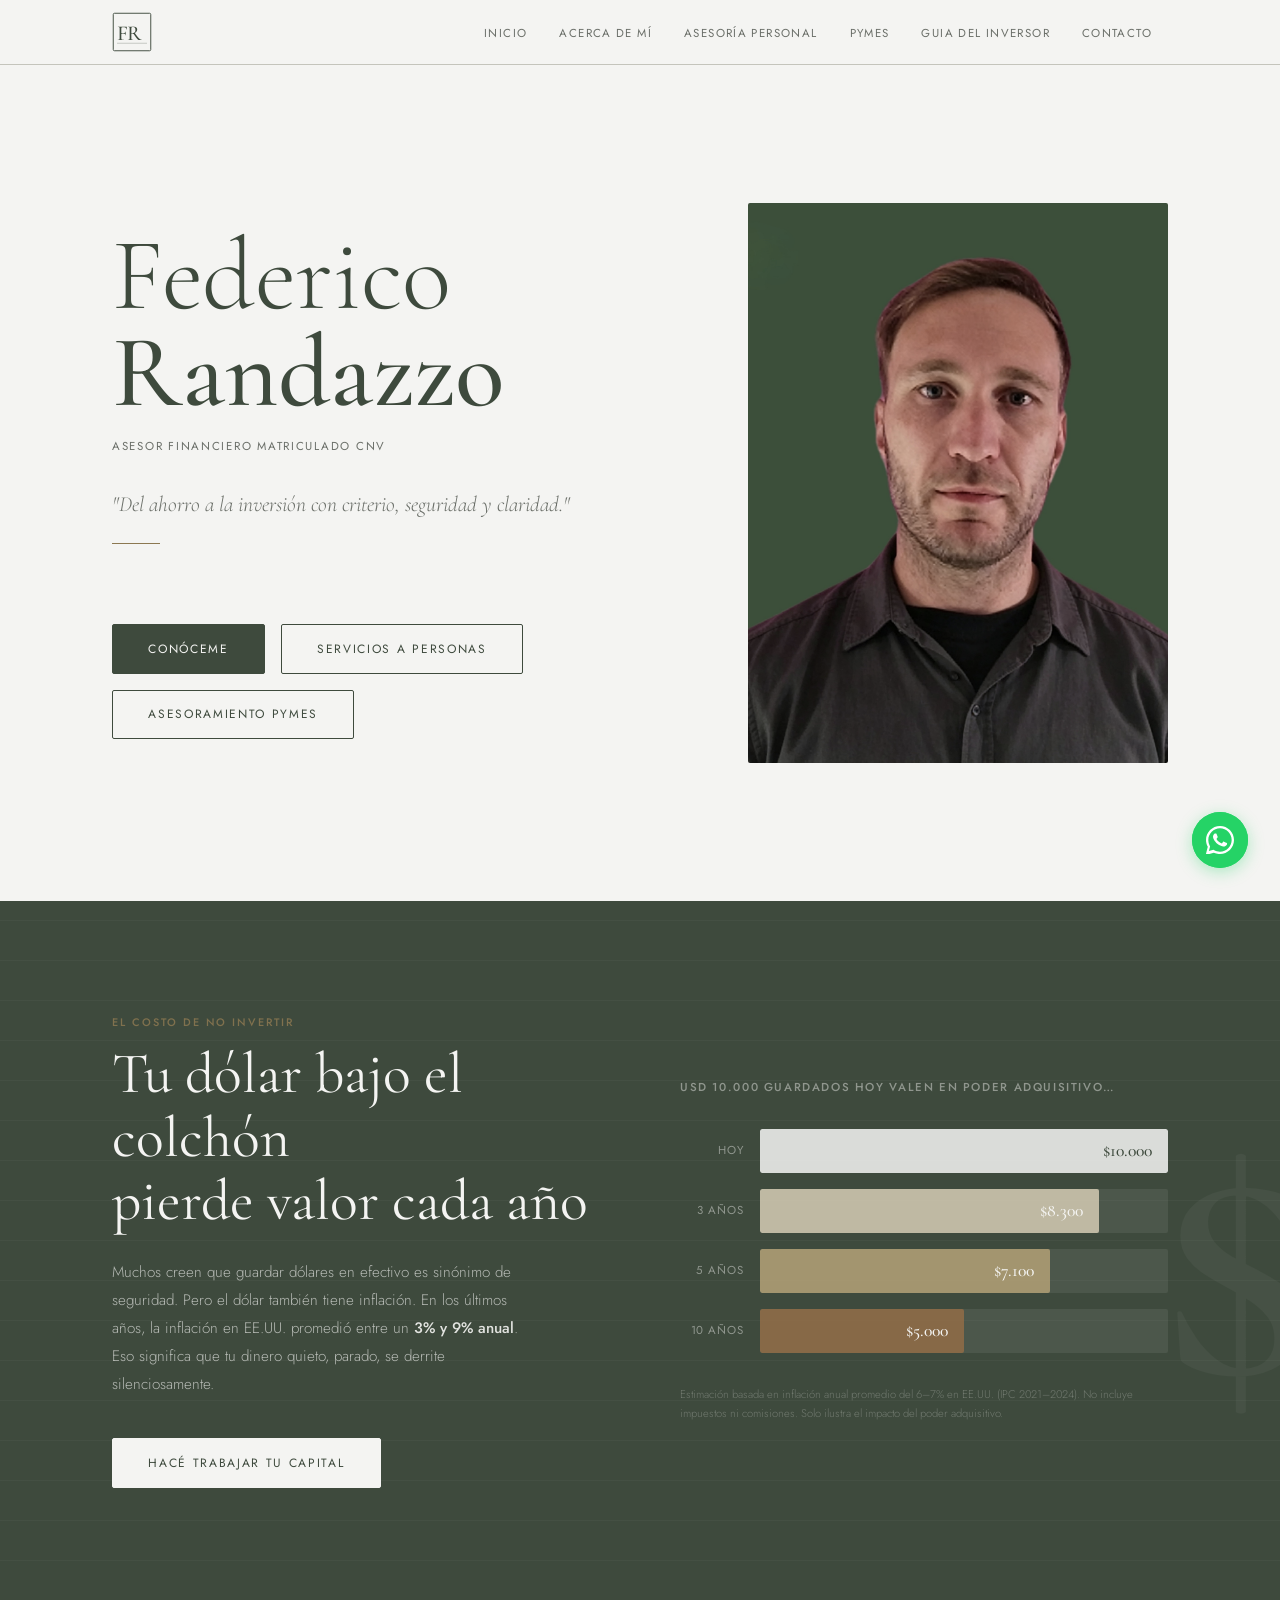
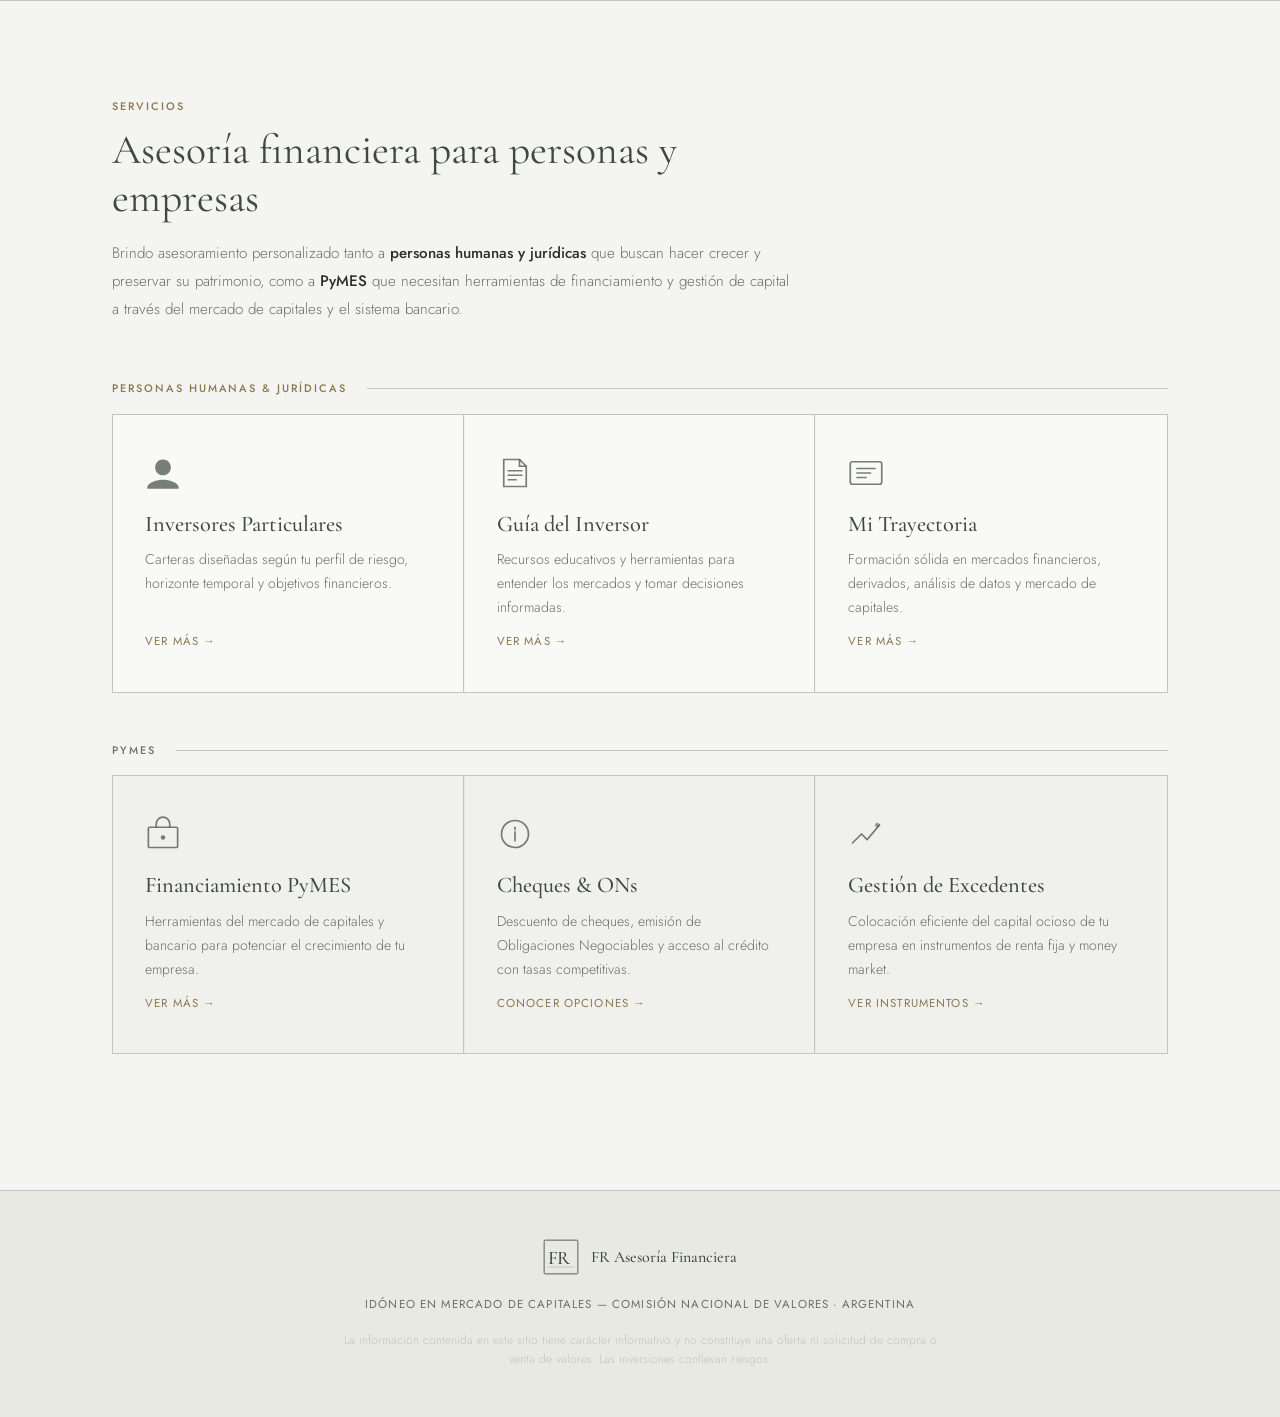
==== commit 6d1d6ac5: "Update index.html" ====
--- a/index.html
+++ b/index.html
@@ -67,7 +67,8 @@
     <!-- 3. Los botones (ahora independientes para móviles) -->
     <div class="hero-cta">
       <a href="about.html" class="btn btn-primary">Conóceme</a>
-      <a href="personas.html" class="btn btn-ghost">Servicios</a>
+      <a href="personas.html" class="btn btn-ghost">Servicios a Personas</a>
+      <a href="pymes.html" class="btn btn-ghost">Asesoramiento PyMES</a>
     </div>
   </div>
 </section>
--- a/css/style.css
+++ b/css/style.css
@@ -244,7 +244,7 @@
 
 .hero-text      { grid-area: text; }
 .hero-image-container { grid-area: image; }
-.hero-cta       { grid-area: cta; display: flex; gap: 1rem; align-items: center; }
+.hero-cta       { grid-area: cta; display: flex; gap: 1rem; align-items: center; flex-wrap: wrap; }
 
 .hero-eyebrow {
   font-family: var(--jost);
@@ -321,12 +321,77 @@
   border-top: 1px solid var(--border);
 }
 
+/* Intro texto de servicios */
+.services-intro-title {
+  font-family: var(--cormorant);
+  font-size: clamp(1.9rem, 3.5vw, 2.6rem);
+  font-weight: 400;
+  color: var(--accent);
+  margin-bottom: 1rem;
+  max-width: 640px;
+}
+
+.services-intro-body {
+  font-size: 0.95rem;
+  color: var(--muted);
+  max-width: 680px;
+  line-height: 1.85;
+  margin-bottom: 3.5rem;
+}
+
+.services-intro-body strong {
+  color: var(--text);
+  font-weight: 500;
+}
+
+/* Bloques de servicios separados */
+.services-block {
+  margin-bottom: 2.5rem;
+}
+
+.services-block--pymes {
+  margin-top: 3rem;
+}
+
+.services-block-label {
+  display: flex;
+  align-items: center;
+  gap: 1.25rem;
+  margin-bottom: 1rem;
+}
+
+.services-block-tag {
+  font-family: var(--jost);
+  font-size: 0.68rem;
+  font-weight: 500;
+  letter-spacing: 0.18em;
+  text-transform: uppercase;
+  color: var(--secondary);
+  white-space: nowrap;
+}
+
+.services-block-tag--pymes {
+  color: var(--accent);
+  opacity: 0.75;
+}
+
+.services-block-line {
+  flex: 1;
+  height: 1px;
+  background: var(--border);
+}
+
+/* Grillas */
 .services-grid {
   display: grid;
   grid-template-columns: repeat(3, 1fr);
   gap: 1px;
   border: 1px solid var(--border);
-  margin-top: 2rem;
+}
+
+.services-grid--pymes {
+  background: var(--surface);
+  border-color: var(--border);
 }
 
 .service-card {
@@ -341,6 +406,19 @@
 .service-card:last-child { border-right: none; }
 .service-card:hover { background: var(--surface); }
 
+/* Cards de PyMES con fondo levemente diferenciado */
+.service-card--pymes {
+  background: #f0f0ec;
+}
+.service-card--pymes:hover {
+  background: var(--surface);
+}
+
+/* Cards de info sin link de ancla directa */
+.service-card--info {
+  cursor: default;
+}
+
 .service-icon {
   width: 36px;
   height: 36px;
@@ -367,6 +445,19 @@
   text-transform: uppercase;
   color: var(--secondary);
   margin-top: auto;
+}
+
+.pymes-cta-link a {
+  color: var(--secondary);
+  text-decoration: none;
+  font-size: 0.72rem;
+  font-weight: 400;
+  letter-spacing: 0.1em;
+  text-transform: uppercase;
+  transition: color var(--transition);
+}
+.pymes-cta-link a:hover {
+  color: var(--accent);
 }
 
 
@@ -2091,7 +2182,9 @@
 
   .hero-name { font-size: clamp(3rem, 10vw, 5rem); }
 
-  .services-grid {
+  .services-grid,
+  .services-grid--personas,
+  .services-grid--pymes {
     grid-template-columns: 1fr;
     border: 1px solid var(--border);
   }
@@ -2100,6 +2193,9 @@
     border-bottom: 1px solid var(--border);
   }
   .service-card:last-child { border-bottom: none; }
+
+  .services-intro-title { font-size: 1.75rem; }
+  .services-intro-body { margin-bottom: 2.5rem; }
 
   .about-grid {
     grid-template-columns: 1fr;
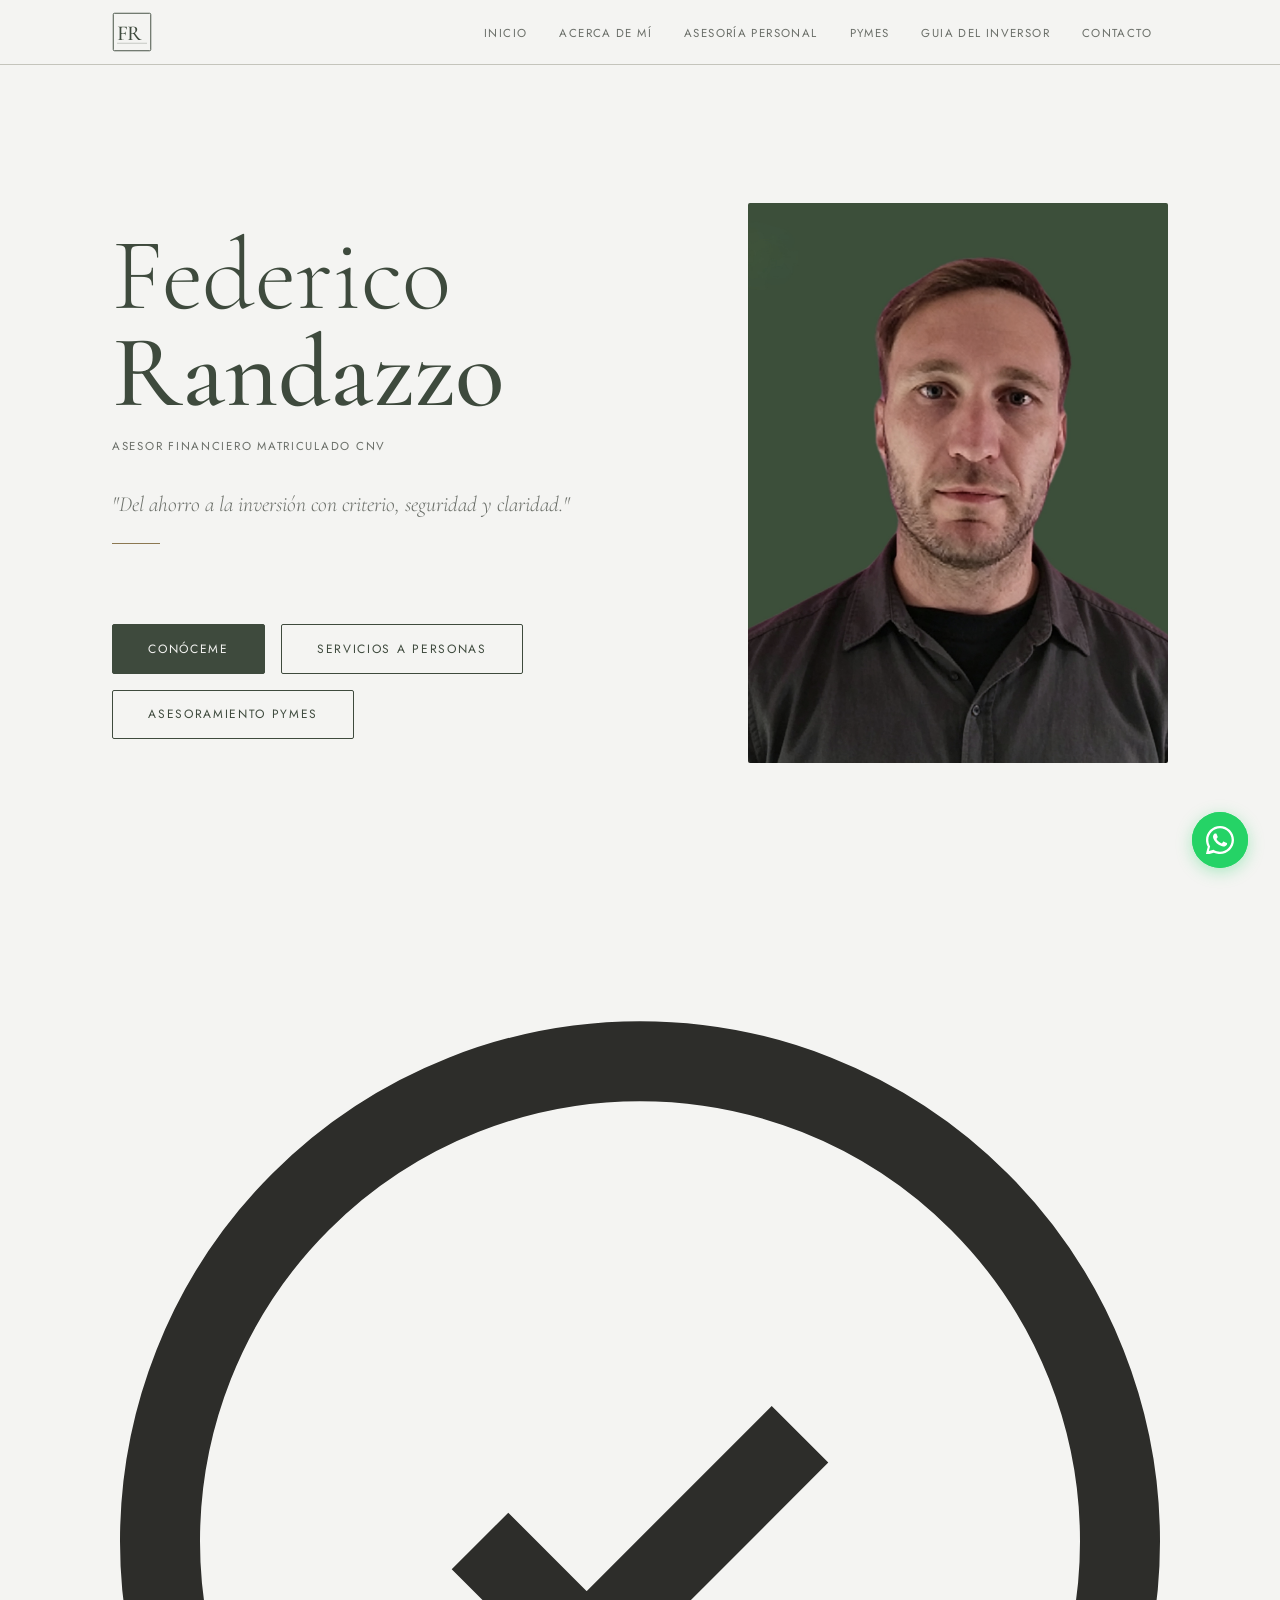
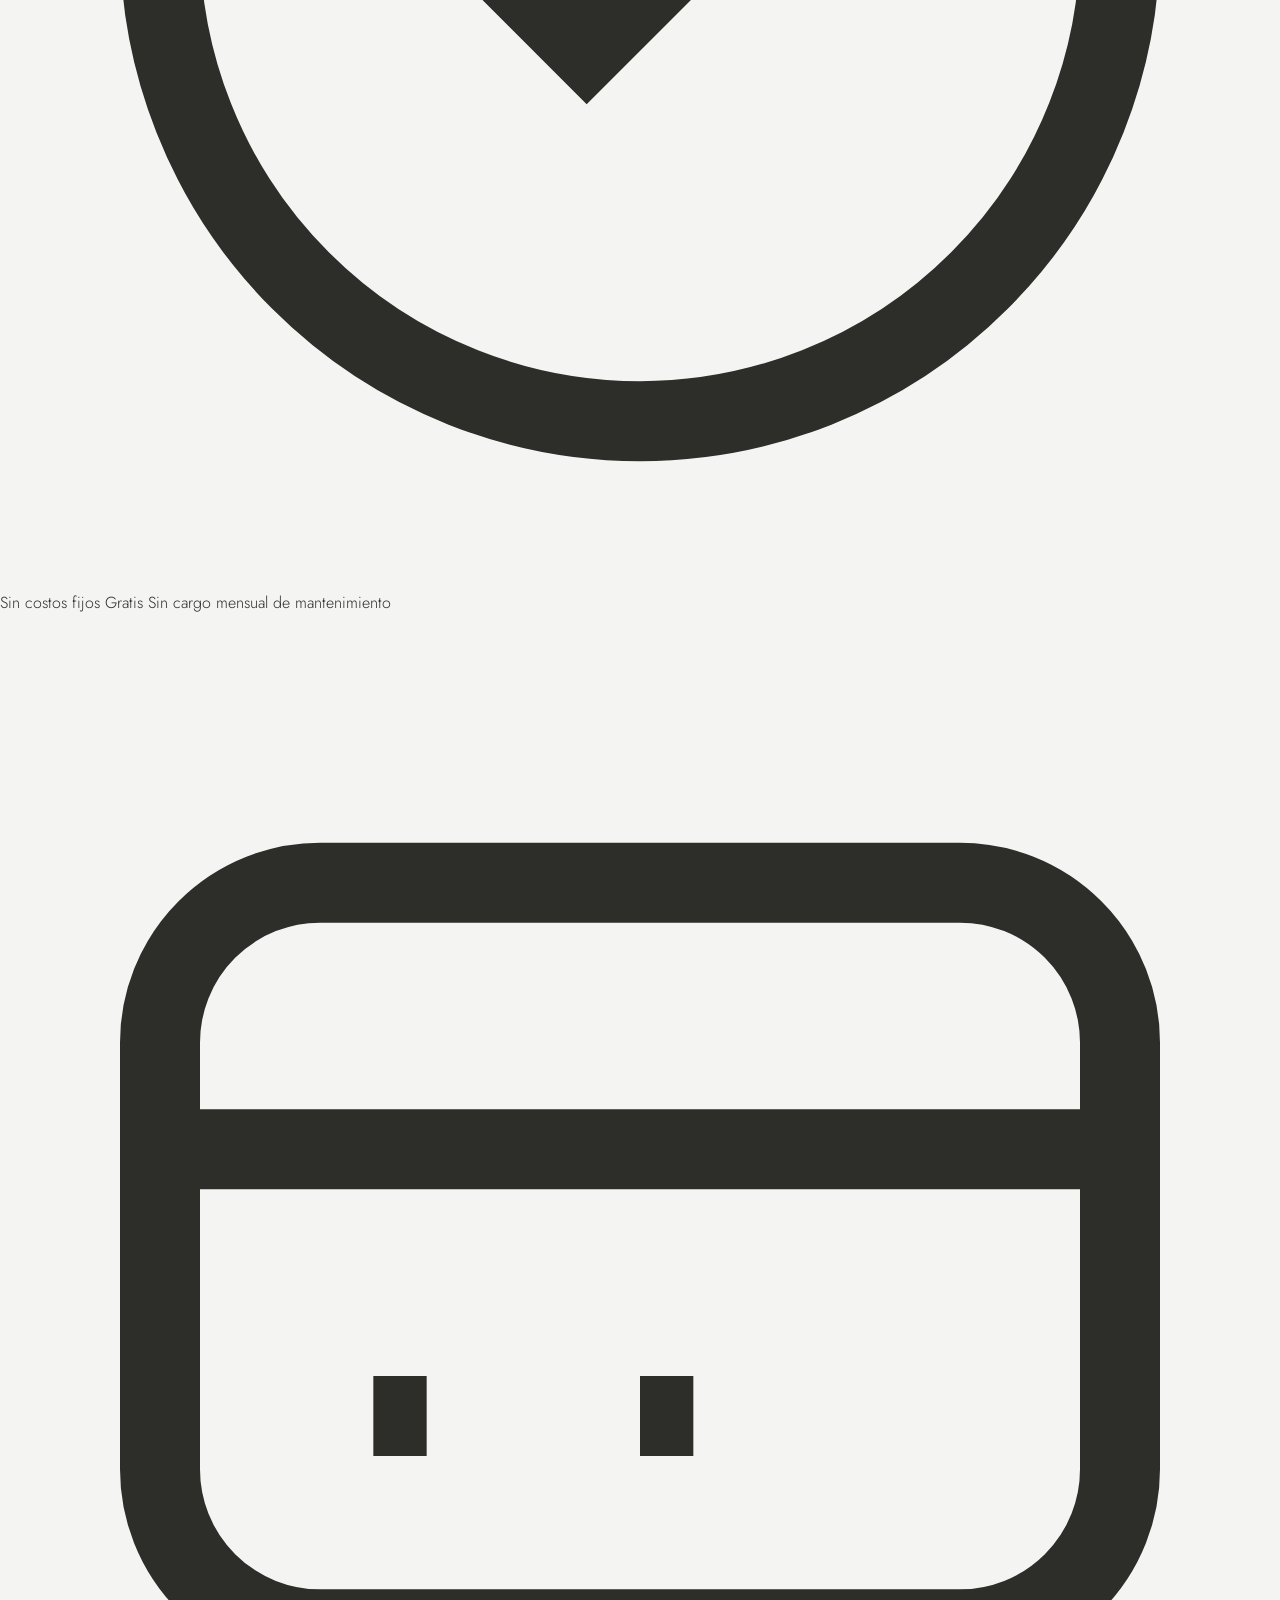
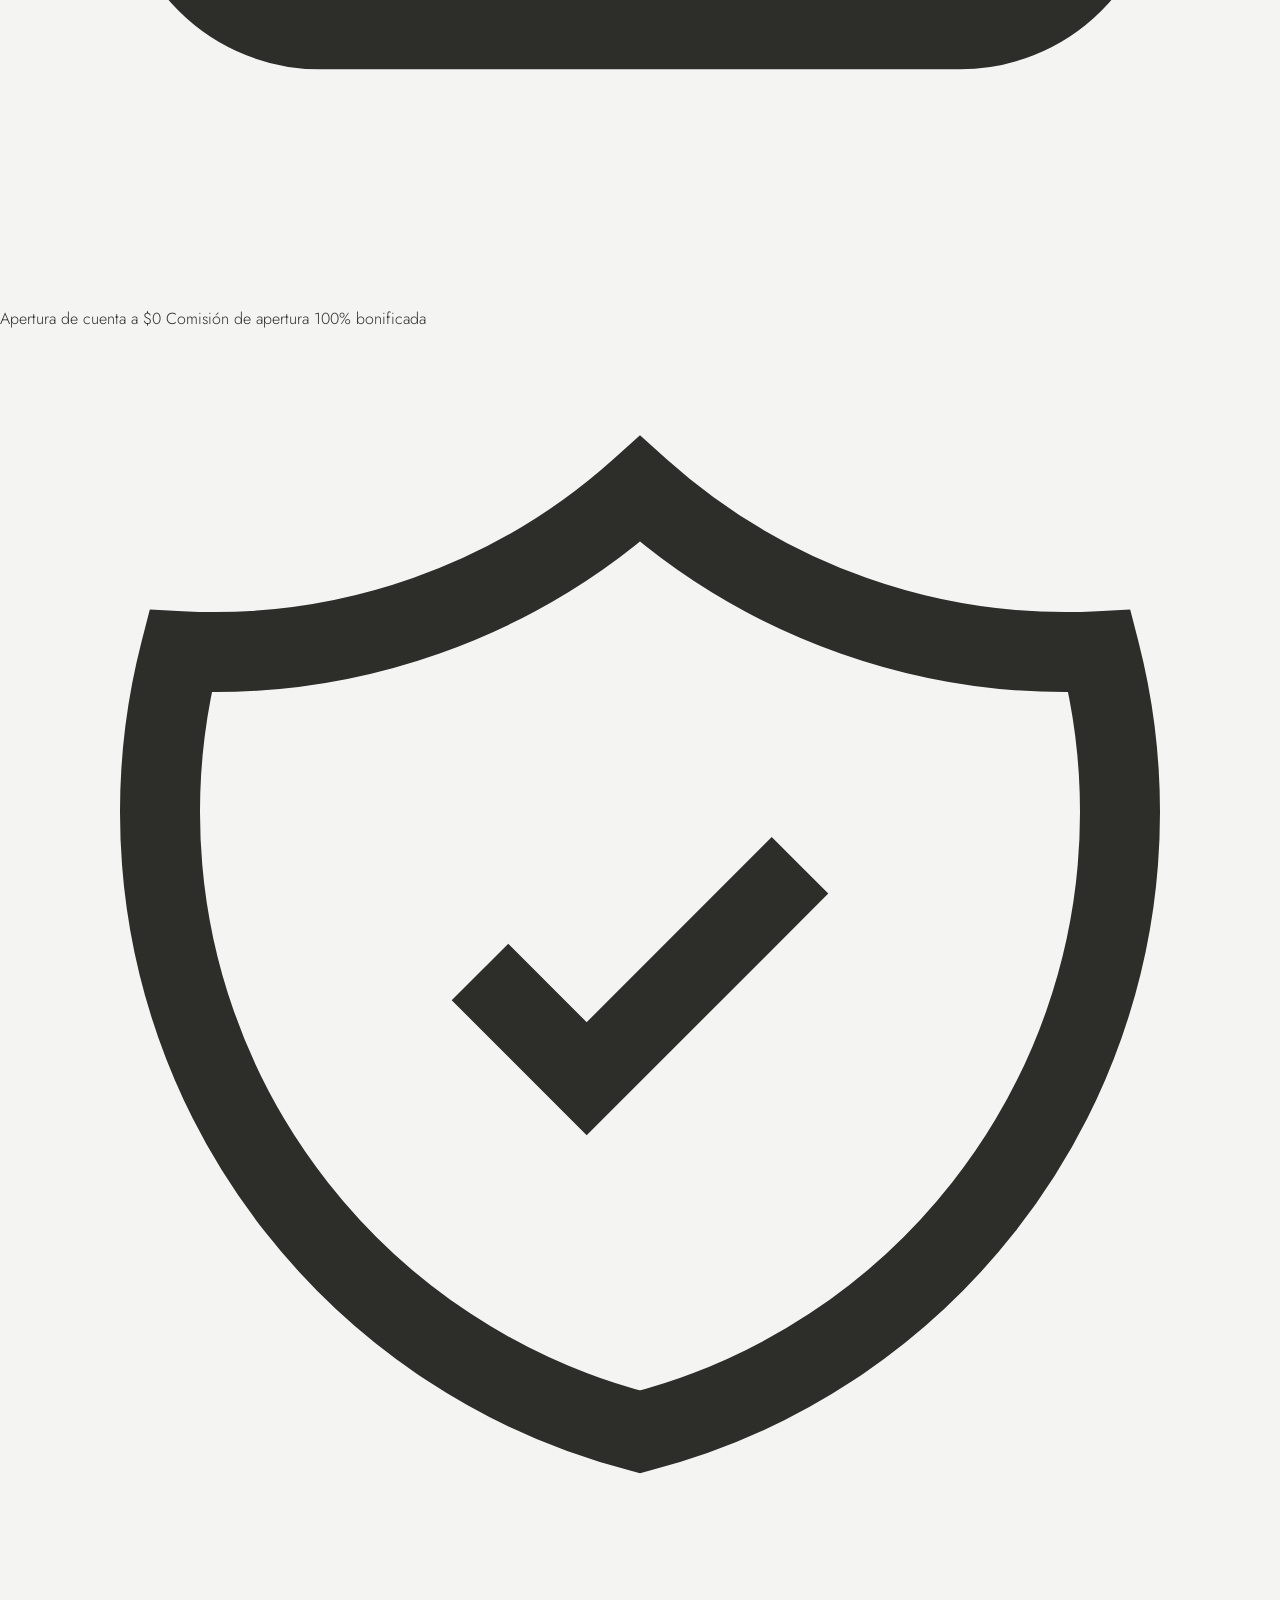
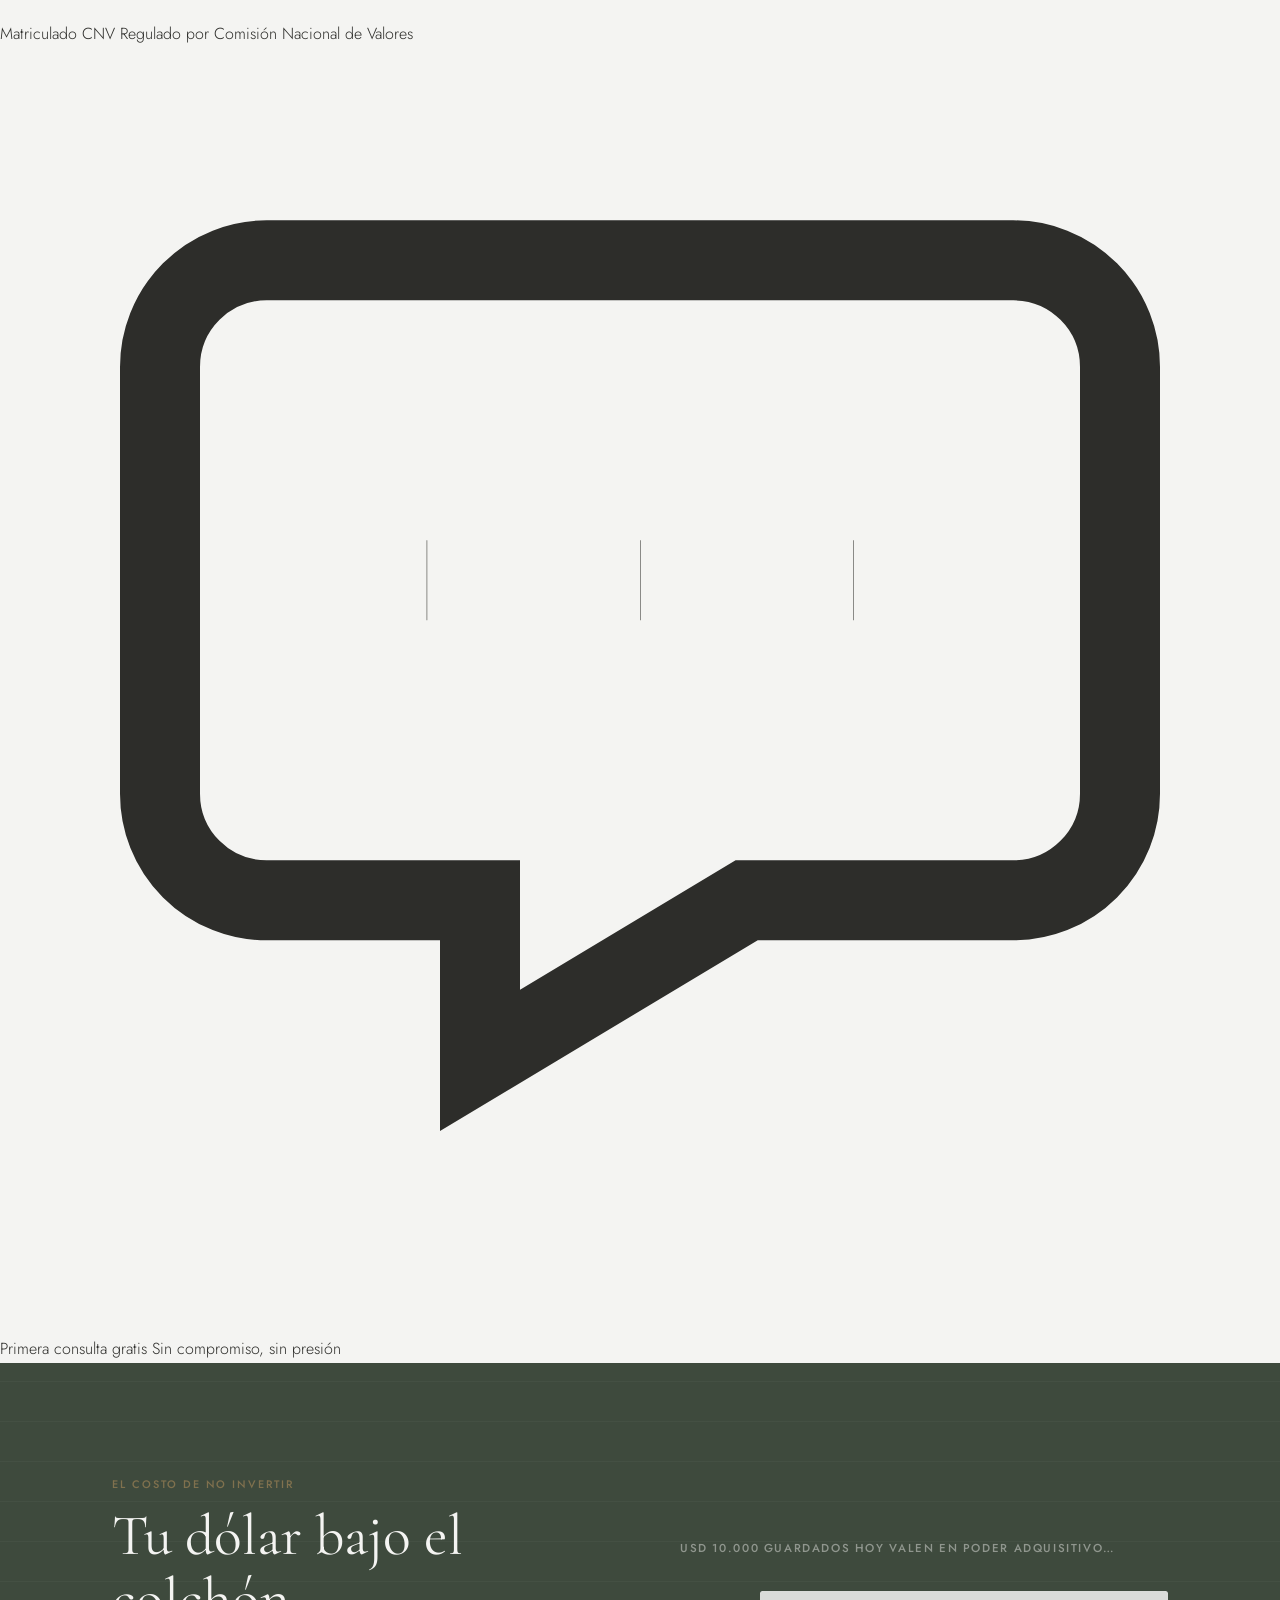
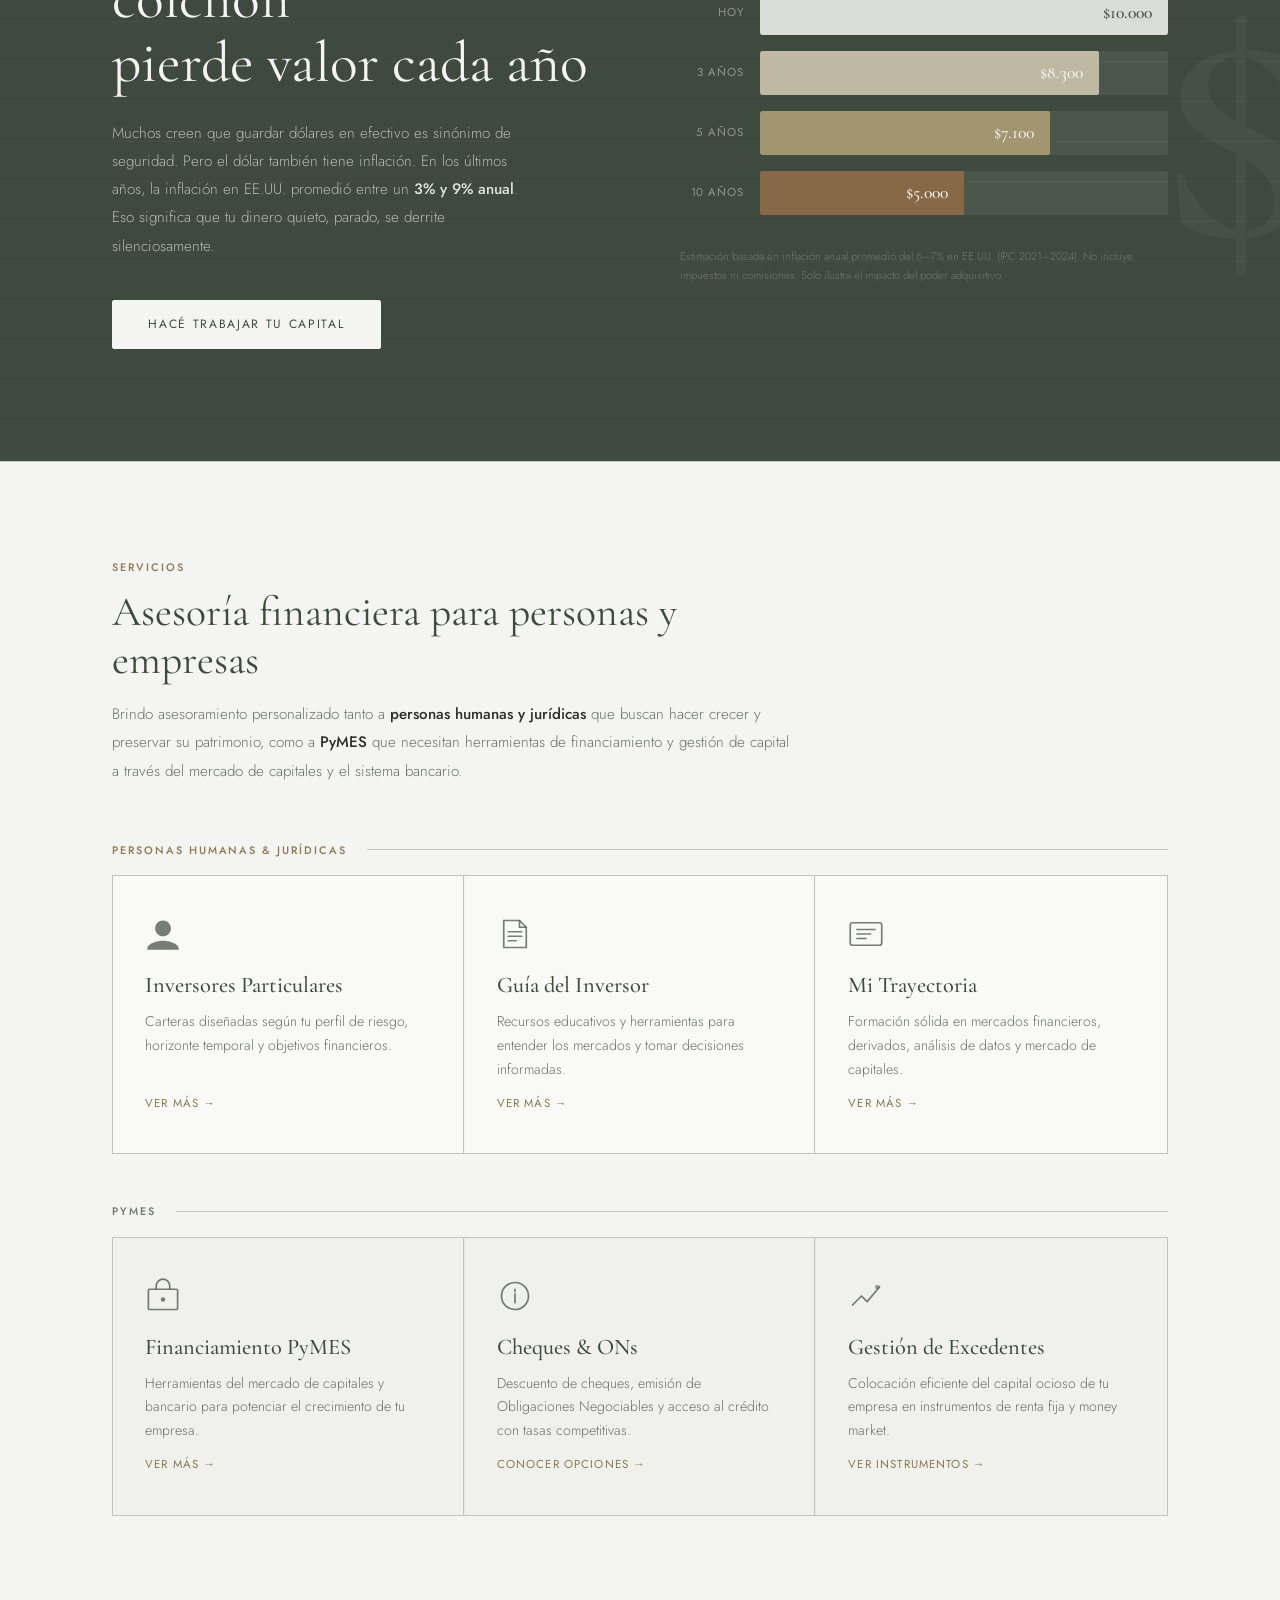
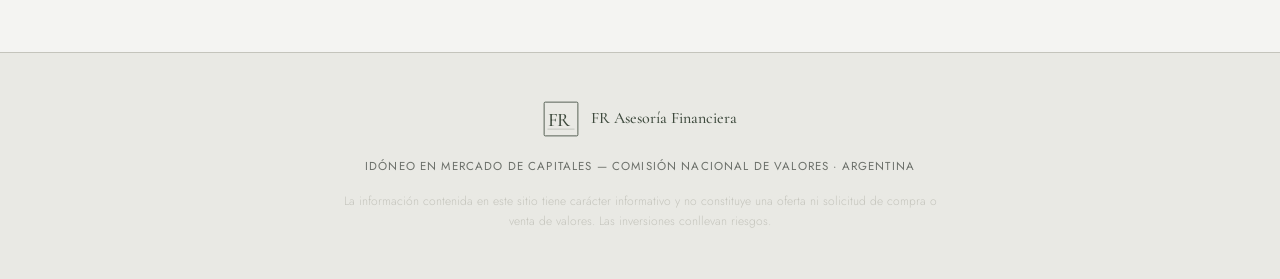
==== commit be39f787: "Update index.html" ====
--- a/index.html
+++ b/index.html
@@ -72,7 +72,39 @@
     </div>
   </div>
 </section>
-
+<!-- cierre del hero-grid y section actual -->
+
+<!-- Barra de confianza — inmediatamente después del hero -->
+<div class="trust-bar">
+  <div class="trust-item">
+    <svg class="trust-icon" viewBox="0 0 24 24" fill="none" stroke="currentColor" stroke-width="1.5" aria-hidden="true"><path d="M9 12l2 2 4-4m6 2a9 9 0 11-18 0 9 9 0 0118 0z"/></svg>
+    <div>
+      <span class="trust-main">Sin costos fijos <span class="trust-badge">Gratis</span></span>
+      <span class="trust-sub">Sin cargo mensual de mantenimiento</span>
+    </div>
+  </div>
+  <div class="trust-item">
+    <svg class="trust-icon" viewBox="0 0 24 24" fill="none" stroke="currentColor" stroke-width="1.5" aria-hidden="true"><path d="M3 10h18M7 15h1m4 0h1m-7 4h12a3 3 0 003-3V8a3 3 0 00-3-3H6a3 3 0 00-3 3v8a3 3 0 003 3z"/></svg>
+    <div>
+      <span class="trust-main">Apertura de cuenta a $0</span>
+      <span class="trust-sub">Comisión de apertura 100% bonificada</span>
+    </div>
+  </div>
+  <div class="trust-item">
+    <svg class="trust-icon" viewBox="0 0 24 24" fill="none" stroke="currentColor" stroke-width="1.5" aria-hidden="true"><path d="M9 12l2 2 4-4m5.618-4.016A11.955 11.955 0 0112 2.944a11.955 11.955 0 01-8.618 3.04A12.02 12.02 0 003 9c0 5.591 3.824 10.29 9 11.622 5.176-1.332 9-6.03 9-11.622 0-1.042-.133-2.052-.382-3.016z"/></svg>
+    <div>
+      <span class="trust-main">Matriculado CNV</span>
+      <span class="trust-sub">Regulado por Comisión Nacional de Valores</span>
+    </div>
+  </div>
+  <div class="trust-item">
+    <svg class="trust-icon" viewBox="0 0 24 24" fill="none" stroke="currentColor" stroke-width="1.5" aria-hidden="true"><path d="M8 10h.01M12 10h.01M16 10h.01M9 16H5a2 2 0 01-2-2V6a2 2 0 012-2h14a2 2 0 012 2v8a2 2 0 01-2 2h-5l-5 3v-3z"/></svg>
+    <div>
+      <span class="trust-main">Primera consulta gratis</span>
+      <span class="trust-sub">Sin compromiso, sin presión</span>
+    </div>
+  </div>
+</div>
   <!-- INFLACIÓN DEL DÓLAR -->
   <section class="dollar-erosion">
     <div class="container">
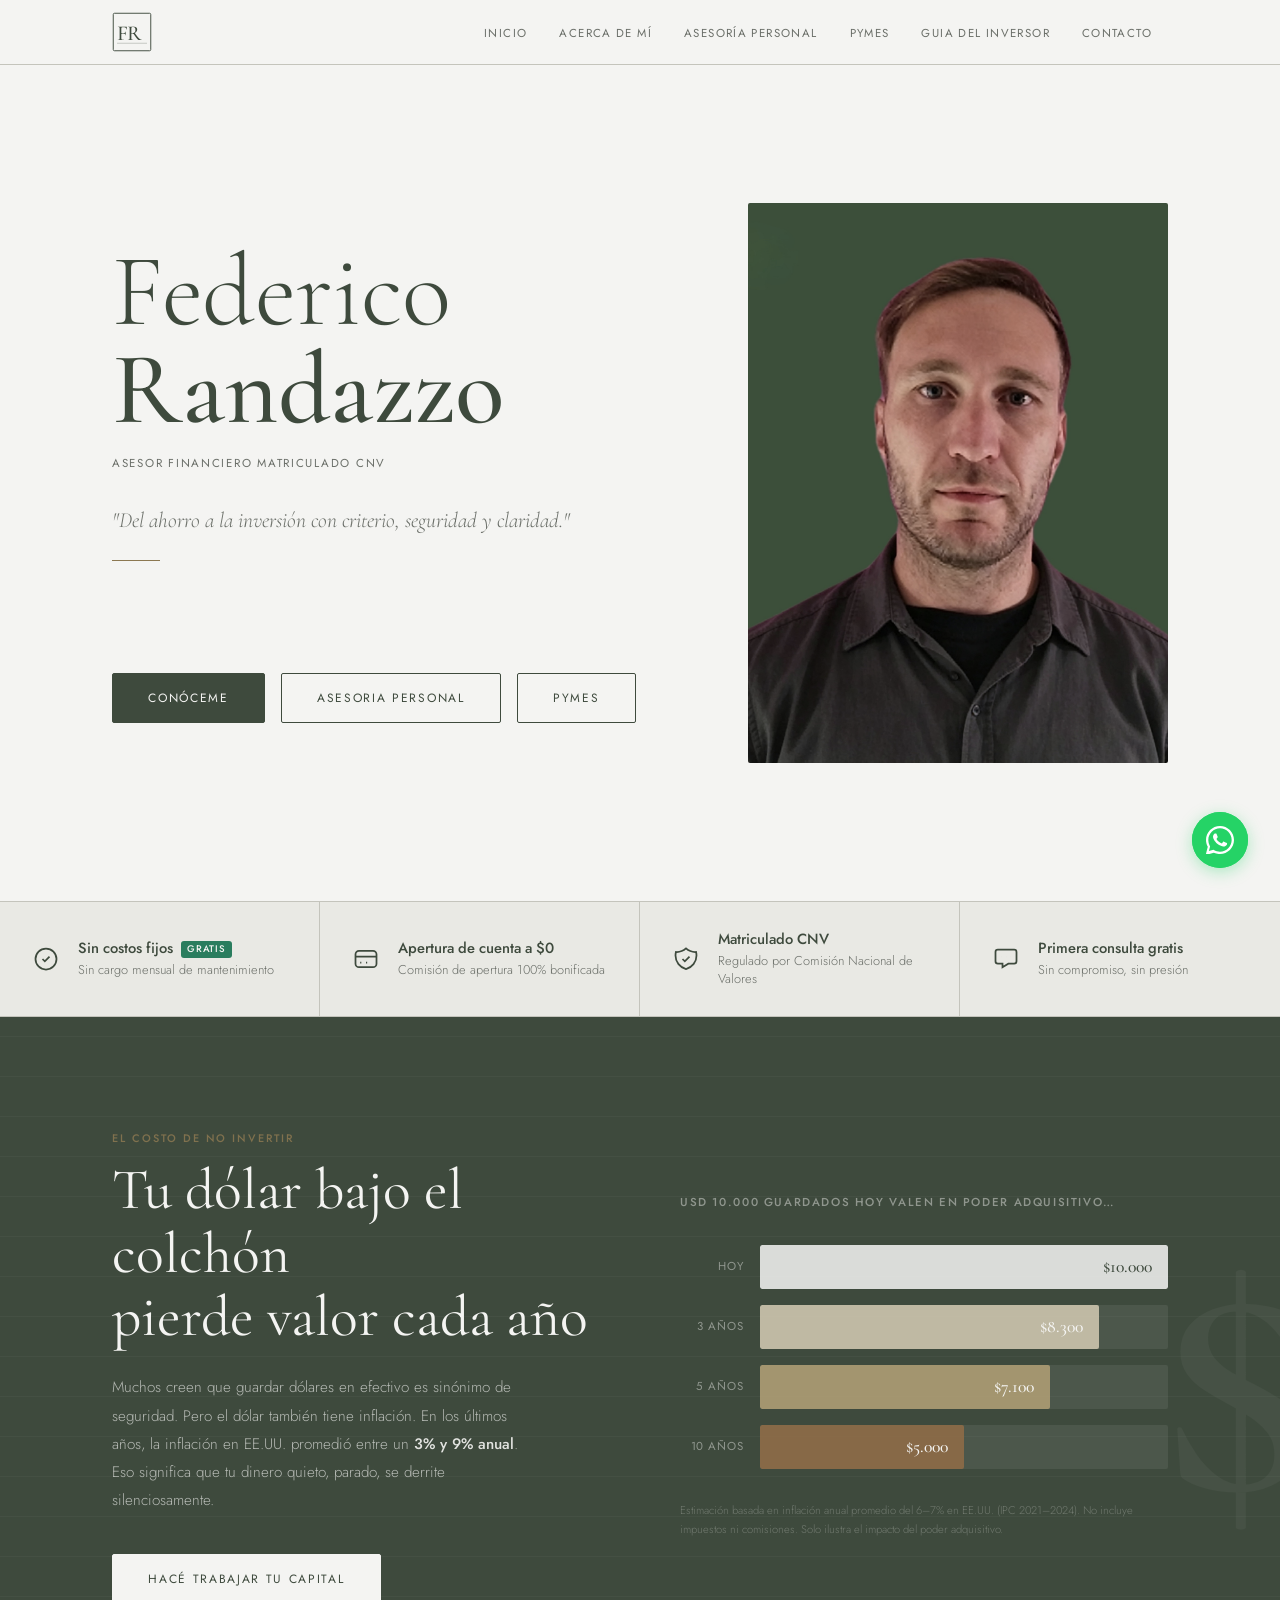
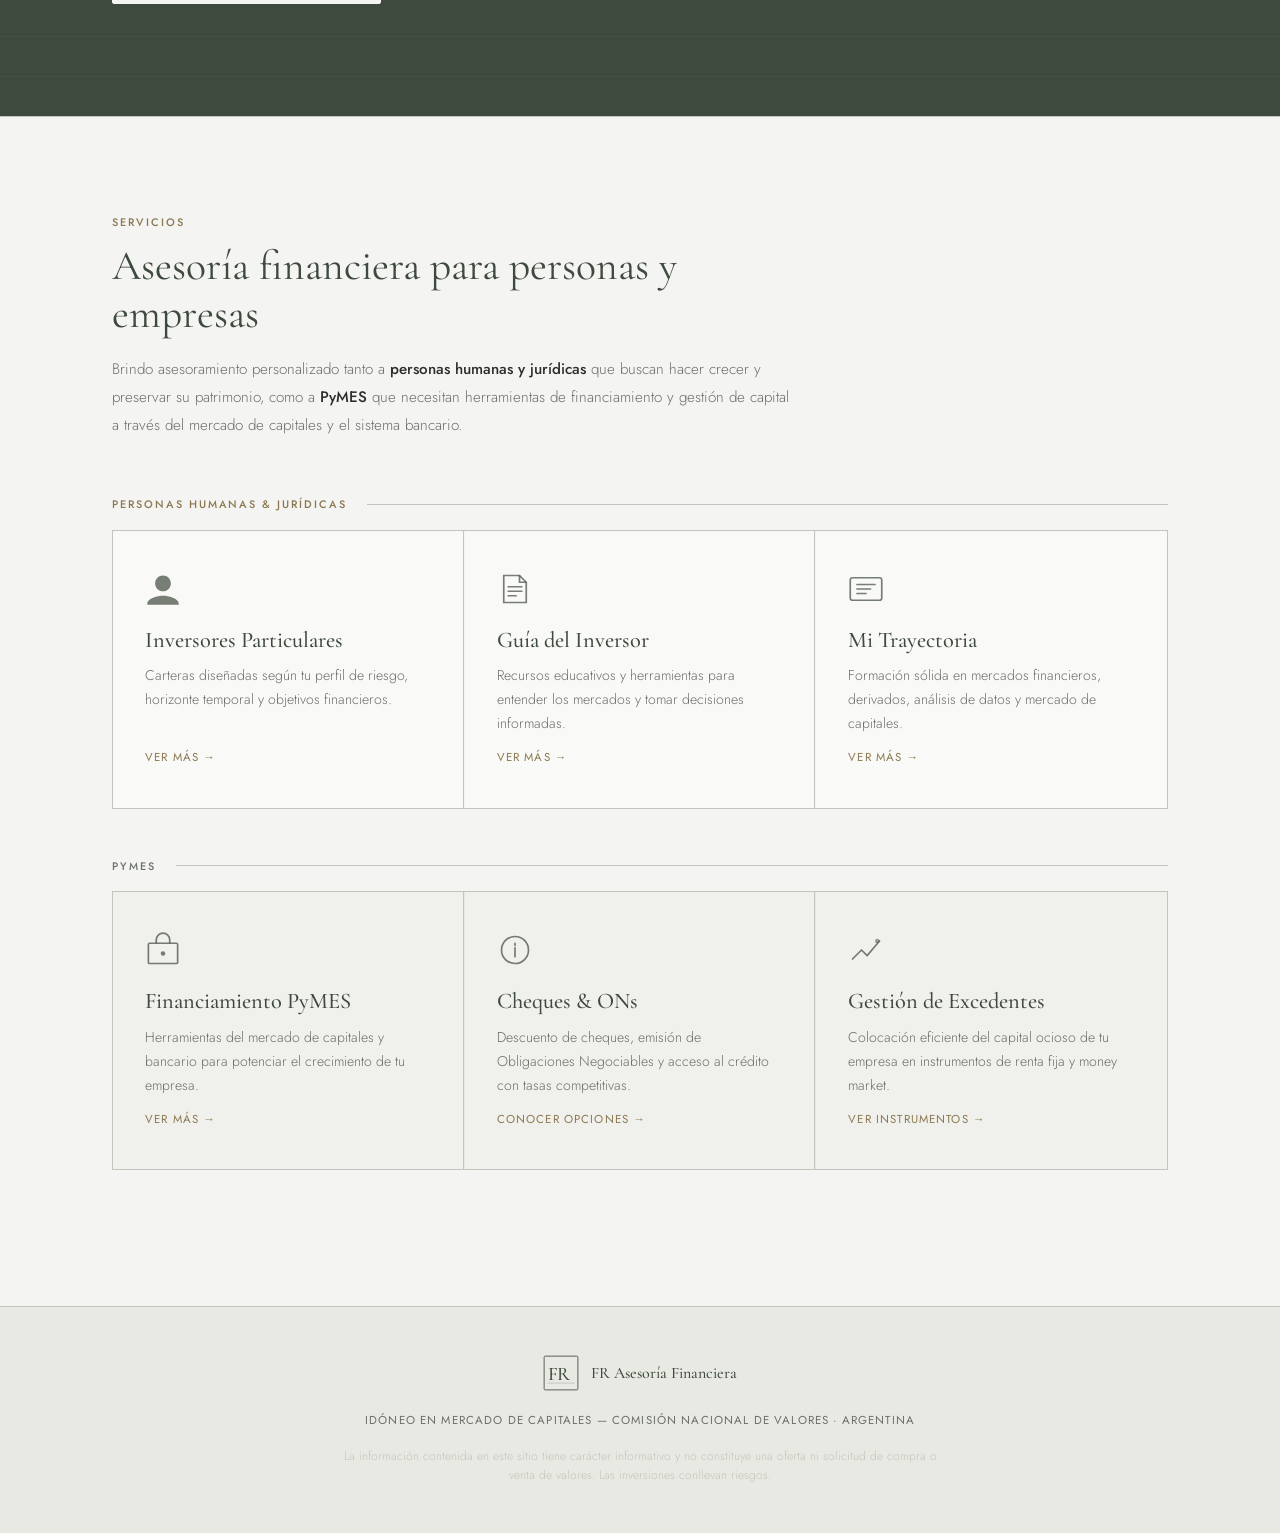
==== commit 8064d5c0: "Update index.html" ====
--- a/index.html
+++ b/index.html
@@ -67,8 +67,8 @@
     <!-- 3. Los botones (ahora independientes para móviles) -->
     <div class="hero-cta">
       <a href="about.html" class="btn btn-primary">Conóceme</a>
-      <a href="personas.html" class="btn btn-ghost">Servicios a Personas</a>
-      <a href="pymes.html" class="btn btn-ghost">Asesoramiento PyMES</a>
+      <a href="personas.html" class="btn btn-ghost">Asesoria personal</a>
+      <a href="pymes.html" class="btn btn-ghost">PyMES</a>
     </div>
   </div>
 </section>
--- a/css/style.css
+++ b/css/style.css
@@ -2141,7 +2141,72 @@
   max-width: 460px;
   margin-top: 0.5rem;
 }
-
+/* ─── TRUST BAR (hero) ───────────────────────────────────────── */
+.trust-bar {
+  display: grid;
+  grid-template-columns: repeat(4, 1fr);
+  border-top: 1px solid var(--border);
+  border-bottom: 1px solid var(--border);
+  background: var(--surface);
+}
+
+.trust-item {
+  display: flex;
+  align-items: center;
+  gap: 1.1rem;
+  padding: 1.75rem 2rem;
+  border-right: 1px solid var(--border);
+}
+.trust-item:last-child { border-right: none; }
+
+.trust-icon {
+  width: 28px;
+  height: 28px;
+  color: var(--accent);
+  flex-shrink: 0;
+}
+
+.trust-main {
+  display: block;
+  font-size: 0.92rem;
+  font-weight: 500;
+  color: var(--accent);
+  line-height: 1.3;
+}
+
+.trust-sub {
+  display: block;
+  font-size: 0.8rem;
+  color: var(--muted);
+  margin-top: 3px;
+  line-height: 1.4;
+}
+
+.trust-badge {
+  display: inline-block;
+  font-size: 0.6rem;
+  font-weight: 500;
+  letter-spacing: 0.1em;
+  text-transform: uppercase;
+  background: #2a7d5e;
+  color: #f4f4f2;
+  padding: 2px 6px;
+  border-radius: 3px;
+  margin-left: 4px;
+  vertical-align: middle;
+}
+
+@media (max-width: 900px) {
+  .trust-bar { grid-template-columns: repeat(2, 1fr); }
+  .trust-item:nth-child(2) { border-right: none; }
+  .trust-item:nth-child(3) { border-top: 1px solid var(--border); }
+}
+
+@media (max-width: 600px) {
+  .trust-bar { grid-template-columns: 1fr; }
+  .trust-item { border-right: none; border-bottom: 1px solid var(--border); }
+  .trust-item:last-child { border-bottom: none; }
+}
 /* Responsive */
 @media (max-width: 900px) {
   .dollar-erosion-inner {
